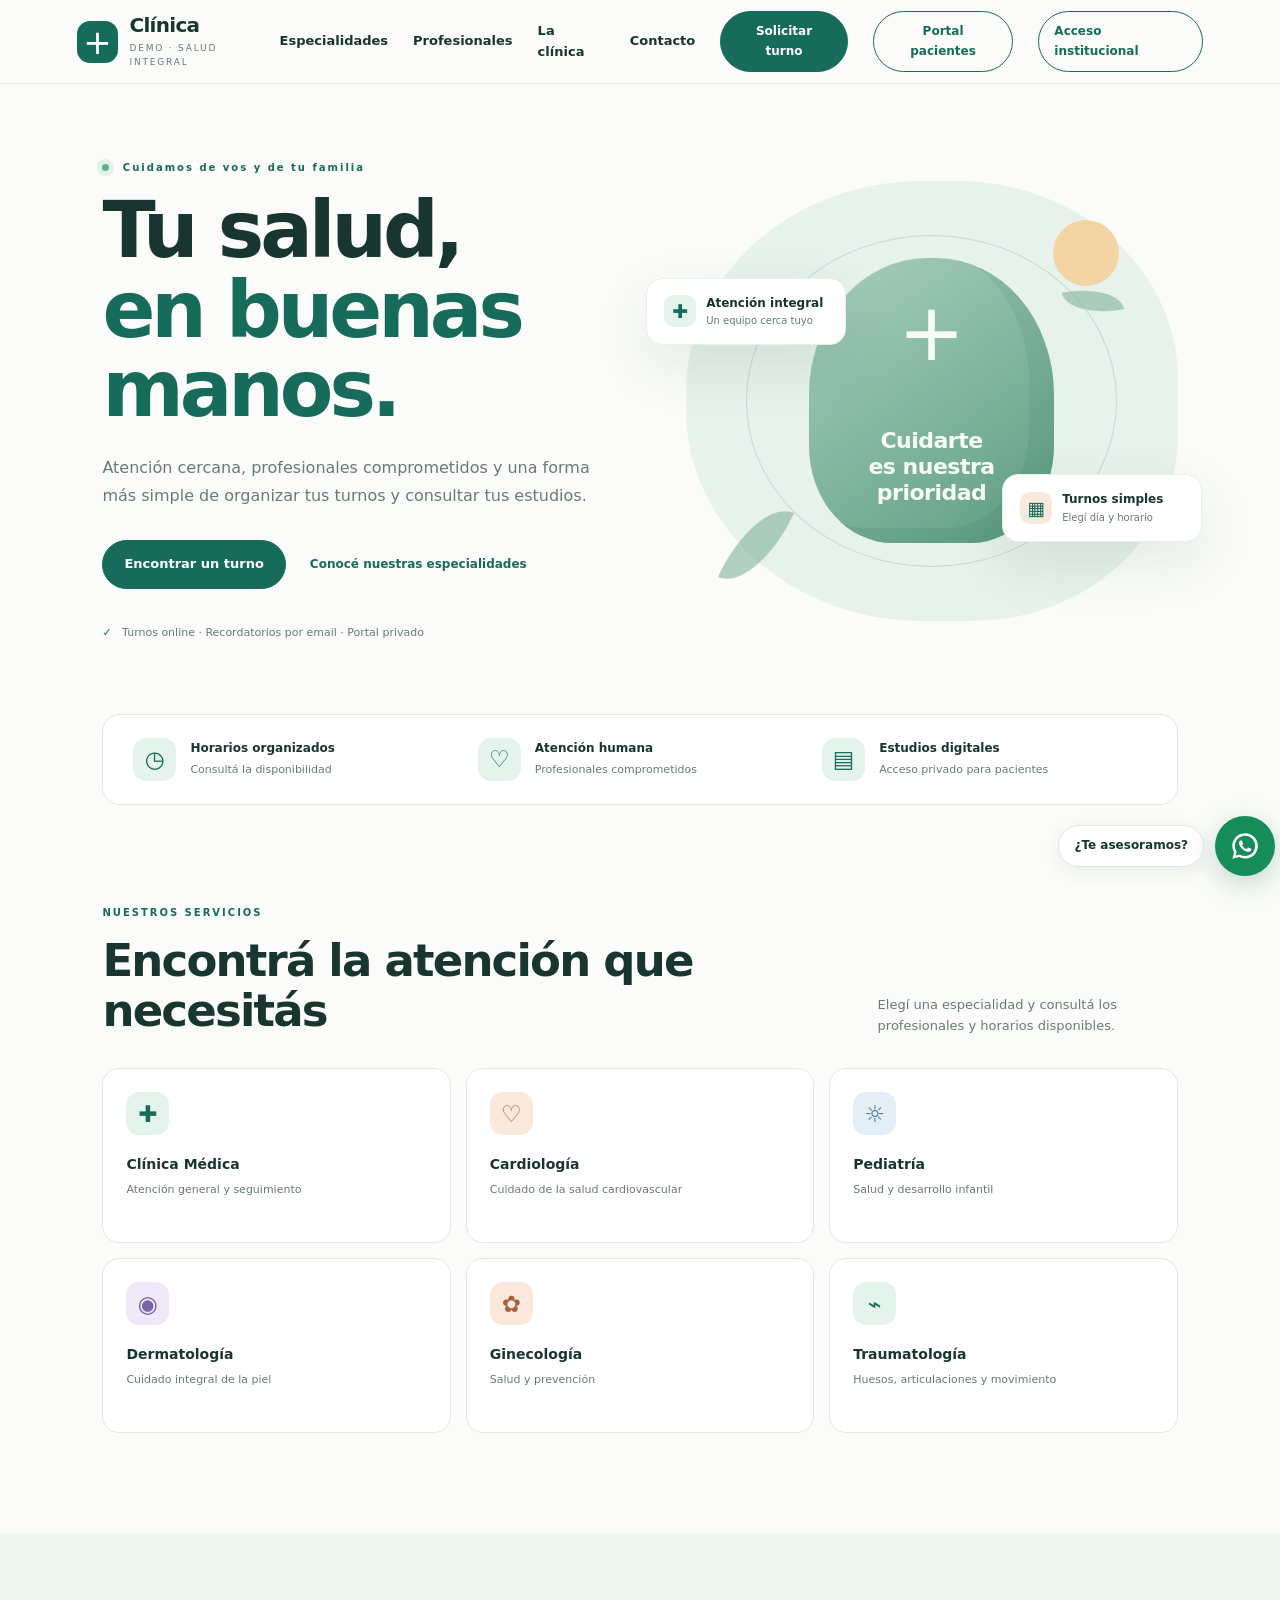
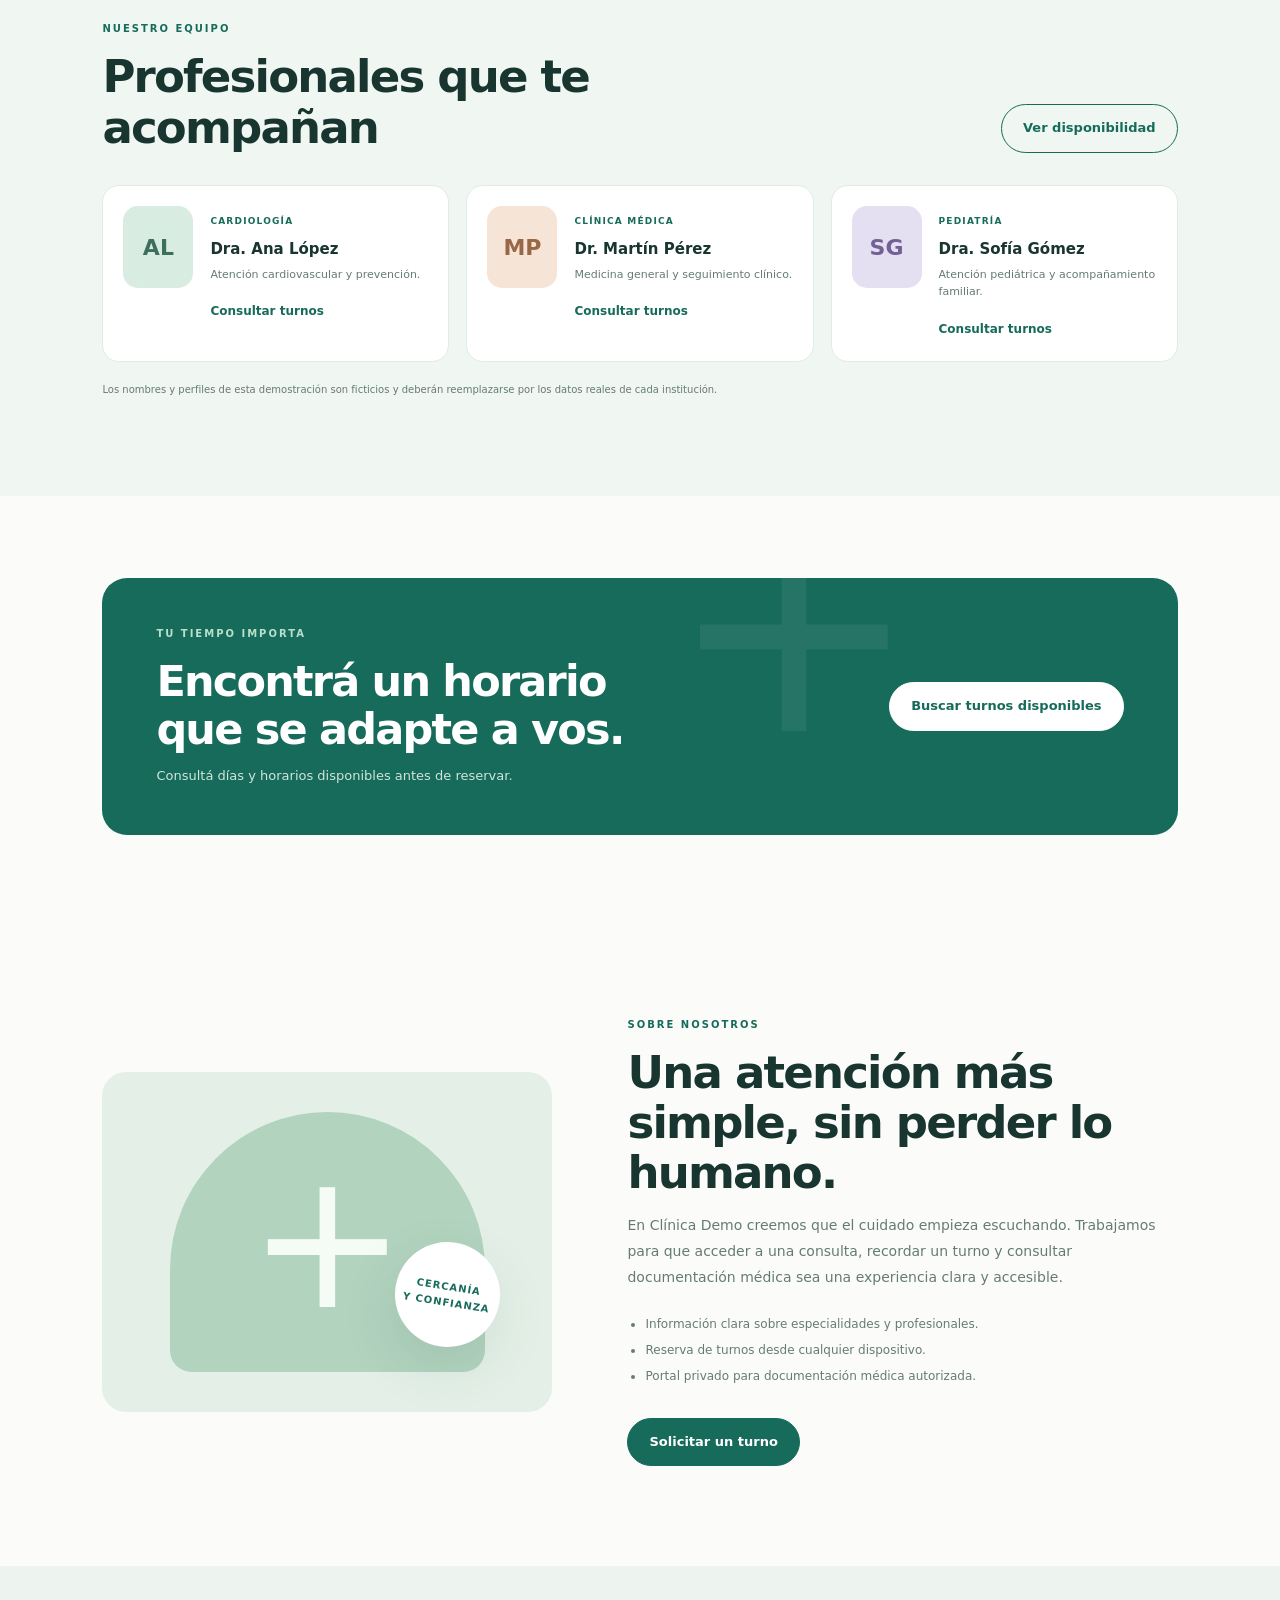
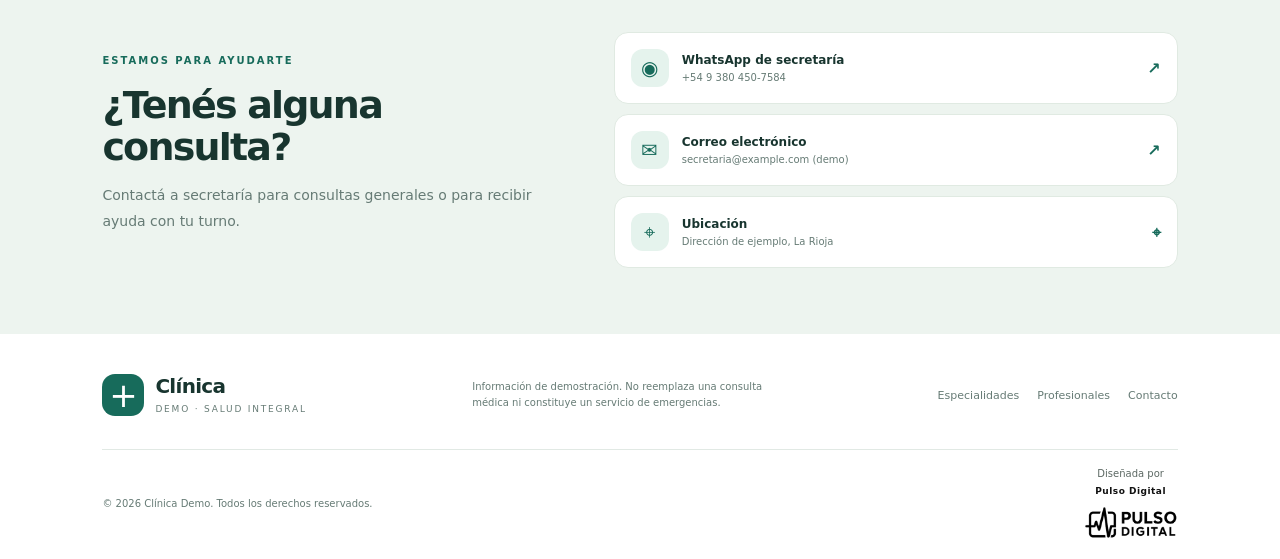
==== index.html @ 8636c19c "Nuevo panel" ====
<!doctype html>
<html lang="es-AR">
<head>
  <meta charset="utf-8">
  <meta name="viewport" content="width=device-width, initial-scale=1">
  <meta name="theme-color" content="#176b5b">
  <meta name="description" content="Clínica Demo: especialidades, profesionales y turnos online.">
  <title>Clínica Demo | Atención y turnos online</title>
  <link rel="icon" href="assets/favicon.svg" type="image/svg+xml">
  <link rel="manifest" href="manifest.webmanifest">
  <link rel="stylesheet" href="css/styles.css">
</head>
<body>
  <header class="site-header">
    <a class="brand" href="#inicio" aria-label="Clínica Demo, inicio">
      <span class="brand-mark">+</span><span><strong>Clínica</strong><small>DEMO · SALUD INTEGRAL</small></span>
    </a>
    <button class="nav-toggle" id="navToggle" aria-label="Abrir menú" aria-expanded="false">☰</button>
    <nav id="mainNav">
      <a href="#especialidades" data-view-link="especialidades">Especialidades</a><a href="#profesionales" data-view-link="profesionales">Profesionales</a>
      <a href="#nosotros" data-view-link="clinica">La clínica</a><a href="#contacto">Contacto</a>
      <button class="btn btn-small" data-open-booking>Solicitar turno</button>
      <button class="btn btn-outline btn-small" id="openPortal">Portal pacientes</button>
      <a class="btn btn-outline btn-small" href="paneles.html">Acceso institucional</a>
    </nav>
  </header>

  <main>
    <section class="hero" id="inicio">
      <div class="hero-copy">
        <span class="eyebrow"><span class="pulse-dot"></span> Cuidamos de vos y de tu familia</span>
        <h1>Tu salud,<br><em>en buenas manos.</em></h1>
        <p>Atención cercana, profesionales comprometidos y una forma más simple de organizar tus turnos y consultar tus estudios.</p>
        <div class="hero-actions"><button class="btn" data-open-booking>Encontrar un turno</button><button class="text-link" data-view-link="especialidades">Conocé nuestras especialidades</button></div>
        <div class="hero-note"><span class="check">✓</span> Turnos online · Recordatorios por email · Portal privado</div>
      </div>
      <div class="hero-art" aria-label="Ilustración decorativa de salud">
        <div class="sun"></div><div class="art-card card-one"><span class="mini-icon">✚</span><strong>Atención integral</strong><small>Un equipo cerca tuyo</small></div>
        <div class="art-card card-two"><span class="calendar-icon">▦</span><strong>Turnos simples</strong><small>Elegí día y horario</small></div>
        <div class="art-circle"><div class="cross">+</div><div class="art-caption">Cuidarte<br>es nuestra<br>prioridad</div></div>
        <div class="leaf leaf-a"></div><div class="leaf leaf-b"></div>
      </div>
    </section>

    <section class="quick-info">
      <div><span class="info-icon">◷</span><span><strong>Horarios organizados</strong><small>Consultá la disponibilidad</small></span></div>
      <div><span class="info-icon">♡</span><span><strong>Atención humana</strong><small>Profesionales comprometidos</small></span></div>
      <div><span class="info-icon">▤</span><span><strong>Estudios digitales</strong><small>Acceso privado para pacientes</small></span></div>
    </section>

    <section class="section" id="especialidades">
      <div class="section-heading"><div><span class="eyebrow">NUESTROS SERVICIOS</span><h2>Encontrá la atención que necesitás</h2></div><p>Elegí una especialidad y consultá los profesionales y horarios disponibles.</p></div>
      <div class="specialty-grid">
        <button class="specialty" data-specialty="Clínica Médica"><span class="specialty-icon mint">✚</span><strong>Clínica Médica</strong><small>Atención general y seguimiento</small></button>
        <button class="specialty" data-specialty="Cardiología"><span class="specialty-icon peach">♡</span><strong>Cardiología</strong><small>Cuidado de la salud cardiovascular</small></button>
        <button class="specialty" data-specialty="Pediatría"><span class="specialty-icon blue">☼</span><strong>Pediatría</strong><small>Salud y desarrollo infantil</small></button>
        <button class="specialty" data-specialty="Dermatología"><span class="specialty-icon lavender">◉</span><strong>Dermatología</strong><small>Cuidado integral de la piel</small></button>
        <button class="specialty" data-specialty="Ginecología"><span class="specialty-icon peach">✿</span><strong>Ginecología</strong><small>Salud y prevención</small></button>
        <button class="specialty" data-specialty="Traumatología"><span class="specialty-icon mint">⌁</span><strong>Traumatología</strong><small>Huesos, articulaciones y movimiento</small></button>
      </div>
    </section>

    <section class="doctors-section" id="profesionales">
      <div class="section-heading"><div><span class="eyebrow">NUESTRO EQUIPO</span><h2>Profesionales que te acompañan</h2></div><button class="btn btn-outline" data-open-booking>Ver disponibilidad</button></div>
      <div class="doctor-grid">
        <article class="doctor"><div class="doctor-avatar avatar-a">AL</div><div class="doctor-info"><span class="doctor-specialty">CARDIOLOGÍA</span><h3>Dra. Ana López</h3><p>Atención cardiovascular y prevención.</p><button class="text-link" data-doctor="Dra. Ana López">Consultar turnos</button></div></article>
        <article class="doctor"><div class="doctor-avatar avatar-b">MP</div><div class="doctor-info"><span class="doctor-specialty">CLÍNICA MÉDICA</span><h3>Dr. Martín Pérez</h3><p>Medicina general y seguimiento clínico.</p><button class="text-link" data-doctor="Dr. Martín Pérez">Consultar turnos</button></div></article>
        <article class="doctor"><div class="doctor-avatar avatar-c">SG</div><div class="doctor-info"><span class="doctor-specialty">PEDIATRÍA</span><h3>Dra. Sofía Gómez</h3><p>Atención pediátrica y acompañamiento familiar.</p><button class="text-link" data-doctor="Dra. Sofía Gómez">Consultar turnos</button></div></article>
      </div>
      <p class="demo-note">Los nombres y perfiles de esta demostración son ficticios y deberán reemplazarse por los datos reales de cada institución.</p>
    </section>

    <section class="booking-banner">
      <div><span class="eyebrow">TU TIEMPO IMPORTA</span><h2>Encontrá un horario<br>que se adapte a vos.</h2><p>Consultá días y horarios disponibles antes de reservar.</p></div>
      <button class="btn btn-light" data-open-booking>Buscar turnos disponibles</button>
      <div class="banner-shape">+</div>
    </section>

    <section class="section about" id="nosotros">
      <div class="about-visual"><div class="about-square"><span class="big-plus">+</span><span class="about-stamp">CERCANÍA<br>Y CONFIANZA</span></div></div>
      <div class="about-copy"><span class="eyebrow">SOBRE NOSOTROS</span><h2>Una atención más simple, sin perder lo humano.</h2><p>En Clínica Demo creemos que el cuidado empieza escuchando. Trabajamos para que acceder a una consulta, recordar un turno y consultar documentación médica sea una experiencia clara y accesible.</p><ul><li>Información clara sobre especialidades y profesionales.</li><li>Reserva de turnos desde cualquier dispositivo.</li><li>Portal privado para documentación médica autorizada.</li></ul><button class="btn" data-open-booking>Solicitar un turno</button></div>
    </section>

    <section class="contact-section" id="contacto">
      <div><span class="eyebrow">ESTAMOS PARA AYUDARTE</span><h2>¿Tenés alguna consulta?</h2><p>Contactá a secretaría para consultas generales o para recibir ayuda con tu turno.</p></div>
      <div class="contact-cards"><a class="contact-card" id="whatsappLink" href="#" target="_blank" rel="noopener"><span class="contact-icon">◉</span><span><strong>WhatsApp de secretaría</strong><small>+54 9 380 450-7584</small></span><b>↗</b></a><a class="contact-card" href="mailto:secretaria@example.com"><span class="contact-icon">✉</span><span><strong>Correo electrónico</strong><small>secretaria@example.com (demo)</small></span><b>↗</b></a><div class="contact-card"><span class="contact-icon">⌖</span><span><strong>Ubicación</strong><small>Dirección de ejemplo, La Rioja</small></span><b>⌖</b></div></div>
    </section>
  </main>

  <footer class="site-footer">
    <div class="footer-main"><a class="brand footer-brand" href="#inicio"><span class="brand-mark">+</span><span><strong>Clínica</strong><small>DEMO · SALUD INTEGRAL</small></span></a><p>Información de demostración. No reemplaza una consulta médica ni constituye un servicio de emergencias.</p><div class="footer-links"><a href="#especialidades" data-view-link="especialidades">Especialidades</a><a href="#profesionales" data-view-link="profesionales">Profesionales</a><a href="#contacto">Contacto</a></div></div>
    <div class="footer-bottom"><span>© <span id="year"></span> Clínica Demo. Todos los derechos reservados.</span><div class="credit"><span>Diseñada por</span><strong>Pulso Digital</strong><img src="assets/pulsodigital-logo.png" alt="Logo de Pulso Digital"></div></div>
  </footer>


  <section id="internalView" class="internal-view" aria-hidden="true" inert>
    <div class="internal-view-top"><button type="button" class="back-link" id="viewBack">← Volver al inicio</button><span class="internal-kicker">CLÍNICA DEMO</span></div>
    <div class="internal-view-content" id="internalViewContent"></div>
  </section>
  <div class="whatsapp-widget" id="whatsappWidget">
    <div class="whatsapp-teaser" id="whatsappTeaser">¿Te asesoramos?</div>
    <button class="whatsapp-fab" id="whatsappFab" aria-label="Abrir asesoramiento por WhatsApp" aria-expanded="false">
      <svg viewBox="0 0 32 32" aria-hidden="true"><path d="M16.05 3.2A12.7 12.7 0 0 0 5.1 22.3L3.4 28.7l6.6-1.7A12.7 12.7 0 1 0 16.05 3.2Zm0 22.9a10.2 10.2 0 0 1-5.2-1.42l-.38-.23-3.92 1.03 1.05-3.82-.25-.4a10.15 10.15 0 1 1 8.7 4.84Zm5.57-7.6c-.3-.15-1.8-.89-2.08-.99-.28-.1-.48-.15-.68.15-.2.3-.78.99-.96 1.19-.18.2-.35.22-.65.07-.3-.15-1.27-.47-2.42-1.5-.9-.8-1.5-1.8-1.67-2.1-.17-.3-.02-.46.13-.61.13-.13.3-.35.45-.52.15-.17.2-.3.3-.5.1-.2.05-.38-.03-.53-.07-.15-.68-1.64-.93-2.25-.24-.59-.49-.51-.68-.52h-.58c-.2 0-.53.08-.8.38-.28.3-1.06 1.03-1.06 2.52s1.09 2.92 1.24 3.12c.15.2 2.14 3.27 5.18 4.58.72.31 1.28.5 1.72.64.72.23 1.38.2 1.9.12.58-.09 1.8-.74 2.05-1.45.25-.72.25-1.34.18-1.47-.08-.13-.28-.2-.58-.35Z" fill="currentColor"/></svg>
    </button>
    <div class="whatsapp-chat" id="whatsappChat" hidden>
      <div class="chat-head"><span class="chat-logo">+</span><span><strong>¿Te asesoramos?</strong><small>Clínica Demo · Secretaría</small></span><button id="closeWhatsapp" aria-label="Cerrar chat">×</button></div>
      <div class="chat-body">
        <div class="chat-messages" id="chatMessages" aria-live="polite">
          <div class="chat-bubble bot-message">¡Hola! 👋 Soy el asistente virtual de la clínica. ¿En qué podemos ayudarte?</div>
        </div>
        <button type="button" class="chat-reset-home" id="chatResetHome" hidden>← Volver al inicio</button>
        <div class="chat-quick-title" id="chatQuickTitle">Elegí una opción:</div>
        <div class="chat-quick-options" id="chatQuickOptions">
          <button type="button" class="chat-quick" data-bot-action="appointment">📅 Consultar mi turno</button>
          <button type="button" class="chat-quick" data-bot-action="specialties">🩺 Especialidades y profesionales</button>
          <button type="button" class="chat-quick" data-bot-action="hours">🕒 Horarios y ubicación</button>
          <button type="button" class="chat-quick" data-bot-action="preparation">📋 Preparación para una consulta</button>
          <button type="button" class="chat-quick chat-quick-human" id="humanWhatsapp">👤 Hablar con una persona</button>
        </div>
        <form class="chat-input-row" id="chatInputForm">
          <input id="chatInput" maxlength="120" autocomplete="off" placeholder="Escribí tu respuesta..." aria-label="Escribí tu respuesta">
          <button class="btn chat-send" type="submit" aria-label="Enviar mensaje">Enviar</button>
        </form>
        <p class="chat-disclaimer" id="whatsappStatus">Asistente demostrativo: la agenda y los datos de ejemplo no son reales.</p>
      </div>
    </div>
  </div>

  <dialog id="bookingDialog" class="modal">
    <form id="bookingForm" method="dialog">
      <div class="modal-heading"><div><span class="eyebrow">RESERVA ONLINE</span><h2>Solicitá tu turno</h2></div><button type="button" class="close-modal" data-close="bookingDialog" aria-label="Cerrar">×</button></div>
      <div class="steps"><span class="step active">1. Especialidad y horario</span><span class="step">2. Tus datos</span></div>
      <div class="form-grid">
        <label class="full">Especialidad<select id="specialtySelect" required><option value="">Seleccionar especialidad</option><option>Clínica Médica</option><option>Cardiología</option><option>Pediatría</option><option>Dermatología</option><option>Ginecología</option><option>Traumatología</option></select></label>
        <label class="full">Profesional<select id="doctorSelect"><option value="">Cualquier profesional</option><option>Dra. Ana López</option><option>Dr. Martín Pérez</option><option>Dra. Sofía Gómez</option></select></label>
        <label>Fecha disponible<input type="date" id="appointmentDate" required></label>
        <label>Horario disponible<select id="timeSelect" required><option value="">Elegí primero la fecha</option></select></label>
        <p class="availability-note full" id="availabilityNote">Seleccioná especialidad y fecha para consultar los horarios de demostración.</p>
        <div class="full" id="demandNote" hidden></div>
        <div class="full form-separator"><span>Datos del paciente</span></div>
        <label>Nombres<input id="firstNames" autocomplete="given-name" required maxlength="100" placeholder="Tus nombres"></label>
        <label>Apellidos<input id="lastNames" autocomplete="family-name" required maxlength="100" placeholder="Tus apellidos"></label>
        <label>DNI<input id="dni" inputmode="numeric" pattern="[0-9]{7,9}" required placeholder="Solo números"></label>
        <label>Sexo<select id="sex" required><option value="">Seleccionar</option><option>Femenino</option><option>Masculino</option><option>Otro</option><option>Prefiero no indicarlo</option></select></label>
        <label>Celular<input id="phone" type="tel" autocomplete="tel" required placeholder="Código de área y número"></label>
        <label>Email<input id="email" type="email" autocomplete="email" required placeholder="nombre@correo.com"></label>
        <label class="full check-label"><input type="checkbox" id="consent" required> Confirmo que los datos son correctos y acepto el tratamiento de datos necesario para gestionar el turno.</label>
      </div>
      <div class="privacy-note"><strong>Tu privacidad importa.</strong> Esta agenda puede funcionar en modo demostración. No ingreses datos reales hasta que la clínica habilite y asegure el servicio.</div>
      <div class="modal-actions"><button type="button" class="btn btn-outline" data-close="bookingDialog">Cancelar</button><button type="submit" class="btn">Solicitar turno</button></div>
      <div id="bookingResult" class="result-message" role="status" hidden></div>
    </form>
  </dialog>

  <dialog id="portalDialog" class="modal portal-modal">
    <form method="dialog" id="portalForm">
      <div class="modal-heading"><div><span class="eyebrow">ÁREA PRIVADA</span><h2>Portal de pacientes</h2></div><button type="button" class="close-modal" data-close="portalDialog" aria-label="Cerrar">×</button></div>
      <p>Ingresá con tu DNI como usuario y la contraseña que creaste al activar tu cuenta.</p>
      <label>DNI / Usuario<input inputmode="numeric" autocomplete="username" required placeholder="Tu DNI"></label>
      <label>Contraseña<input type="password" autocomplete="current-password" required placeholder="Tu contraseña"></label>
      <button type="submit" class="btn full-width">Ingresar al portal</button>
      <p class="small-muted">Portal demostrativo: usá el DNI ficticio 30123456. No ingreses datos reales. En producción se implementará autenticación segura.</p>
      <div id="portalResult" class="result-message" role="status" hidden></div>
    </form>
  </dialog>

  <script src="js/config.js"></script>
  <script src="js/app.js"></script>
</body>
</html>
---- css/styles.css ----
:root{--ink:#18352f;--muted:#667b75;--green:#176b5b;--green-dark:#105346;--mint:#e5f3ed;--paper:#fbfcf9;--line:#e1e9e4;--peach:#fae8dc;--blue:#e4eef7;--lavender:#eee8f8;--shadow:0 20px 55px rgba(23,67,56,.10);font-family:Inter,ui-sans-serif,system-ui,-apple-system,"Segoe UI",sans-serif;color:var(--ink);scroll-behavior:smooth}*{box-sizing:border-box}body{margin:0;background:var(--paper);line-height:1.6}a{color:inherit;text-decoration:none}button,input,select,textarea{font:inherit}button{cursor:pointer}.site-header{height:84px;padding:0 clamp(20px,6vw,88px);display:flex;align-items:center;justify-content:space-between;background:rgba(251,252,249,.94);border-bottom:1px solid rgba(225,233,228,.8);position:sticky;top:0;z-index:20;backdrop-filter:blur(12px)}.brand{display:flex;gap:11px;align-items:center}.brand-mark{display:grid;place-items:center;width:42px;height:42px;border-radius:13px;background:var(--green);color:white;font-size:34px;font-weight:300;line-height:1}.brand strong{display:block;font-size:20px;letter-spacing:-.7px;line-height:1.1}.brand small{display:block;font-size:9px;letter-spacing:1.8px;color:var(--muted);margin-top:5px}nav{display:flex;align-items:center;gap:25px;font-size:13px;font-weight:650}nav a:hover,.text-link:hover{color:var(--green)}.btn{border:1px solid var(--green);background:var(--green);color:white;border-radius:999px;padding:13px 21px;font-weight:700;font-size:13px;display:inline-flex;align-items:center;justify-content:center;gap:18px;transition:.2s}.btn:hover{background:var(--green-dark);transform:translateY(-1px)}.btn-small{padding:10px 15px;font-size:12px}.btn-outline{background:transparent;color:var(--green)}.btn-outline:hover{background:var(--mint);color:var(--green-dark)}.btn-light{background:white;color:var(--green);border-color:white}.btn-light:hover{background:var(--mint)}.nav-toggle{display:none;border:0;background:none;font-size:25px;color:var(--ink)}.hero{padding:76px clamp(20px,8vw,120px) 72px;display:grid;grid-template-columns:1.04fr .96fr;align-items:center;gap:50px;overflow:hidden}.hero-copy{max-width:620px}.eyebrow{font-size:10px;letter-spacing:2px;color:var(--green);font-weight:800;display:block;margin-bottom:15px}.pulse-dot{display:inline-block;width:7px;height:7px;border-radius:50%;background:#61ae8b;margin-right:8px;box-shadow:0 0 0 5px #e1f1e8}.hero h1{font-size:clamp(46px,6.4vw,78px);letter-spacing:-4px;line-height:1.02;margin:0 0 24px;font-weight:750}.hero h1 em{font-style:normal;color:var(--green)}.hero-copy>p{max-width:520px;color:var(--muted);font-size:16px;line-height:1.8}.hero-actions{display:flex;align-items:center;gap:24px;margin-top:29px;flex-wrap:wrap}.text-link{border:0;background:none;color:var(--green);font-weight:750;font-size:12px;padding:0}.hero-note{font-size:11px;color:var(--muted);margin-top:35px}.check{color:var(--green);font-weight:900;margin-right:7px}.hero-art{height:440px;position:relative;border-radius:48% 45% 42% 48%;background:#e6f2eb;display:grid;place-items:center;isolation:isolate}.hero-art:before{content:"";position:absolute;width:75%;height:75%;border:1px solid rgba(23,107,91,.18);border-radius:50%;z-index:-1}.sun{position:absolute;right:12%;top:9%;width:66px;height:66px;border-radius:50%;background:#f3d5a5}.art-circle{width:245px;height:285px;border-radius:48% 48% 34% 34%;background:linear-gradient(145deg,#a9d0bd,#5d9d82);display:flex;align-items:center;justify-content:center;position:relative;box-shadow:inset -25px -15px 0 rgba(26,89,66,.09)}.cross{position:absolute;top:35px;left:50%;transform:translateX(-50%);font-size:80px;font-weight:200;color:#f8fcf8;line-height:1}.art-caption{position:absolute;bottom:37px;left:0;right:0;text-align:center;font-size:22px;line-height:1.18;font-weight:750;color:#f8fcf8;letter-spacing:-.5px}.art-card{position:absolute;z-index:2;background:white;border:1px solid #e9f0eb;box-shadow:var(--shadow);border-radius:16px;padding:15px 17px;display:grid;grid-template-columns:32px auto;column-gap:10px;align-items:center;min-width:200px}.art-card strong{font-size:12px}.art-card small{grid-column:2;color:var(--muted);font-size:10px}.mini-icon,.calendar-icon{grid-row:span 2;width:32px;height:32px;border-radius:10px;display:grid;place-items:center;color:var(--green);background:var(--mint);font-size:19px}.calendar-icon{background:var(--peach)}.card-one{left:-8%;top:22%}.card-two{right:-5%;bottom:18%}.leaf{position:absolute;width:42px;height:90px;border-radius:100% 0 100% 0;background:#8db9a0;opacity:.65;transform:rotate(25deg)}.leaf-a{left:10%;bottom:7%}.leaf-b{right:13%;top:17%;transform:rotate(80deg) scale(.65)}.quick-info{margin:0 clamp(20px,8vw,120px);border:1px solid var(--line);background:white;border-radius:18px;display:grid;grid-template-columns:repeat(3,1fr);padding:23px 30px;gap:20px}.quick-info>div{display:flex;align-items:center;gap:14px}.quick-info strong,.quick-info small{display:block}.quick-info strong{font-size:12px}.quick-info small{font-size:11px;color:var(--muted);margin-top:3px}.info-icon{width:43px;height:43px;display:grid;place-items:center;background:var(--mint);color:var(--green);border-radius:13px;font-size:23px}.section{padding:100px clamp(20px,8vw,120px)}.section-heading{display:flex;align-items:end;justify-content:space-between;gap:25px;margin-bottom:32px}.section-heading h2,.about h2,.contact-section h2,.booking-banner h2{font-size:clamp(30px,4vw,45px);line-height:1.12;letter-spacing:-1.8px;margin:0;max-width:630px}.section-heading>p{max-width:300px;color:var(--muted);font-size:13px;margin:0}.specialty-grid{display:grid;grid-template-columns:repeat(3,1fr);gap:15px}.specialty{position:relative;text-align:left;background:white;border:1px solid var(--line);border-radius:17px;padding:23px;display:flex;flex-direction:column;align-items:flex-start;min-height:175px;transition:.2s;color:var(--ink)}.specialty:hover{border-color:#9fc7b5;transform:translateY(-3px);box-shadow:var(--shadow)}.specialty-icon{width:43px;height:43px;border-radius:13px;display:grid;place-items:center;font-size:23px;margin-bottom:18px}.mint{background:var(--mint);color:var(--green)}.peach{background:var(--peach);color:#a7613d}.blue{background:var(--blue);color:#4b7294}.lavender{background:var(--lavender);color:#7764a3}.specialty strong{font-size:14px}.specialty small{font-size:11px;color:var(--muted);margin-top:5px}.arrow{position:absolute;right:21px;top:24px;color:var(--green)}.doctors-section{background:#f0f6f1;padding:88px clamp(20px,8vw,120px)}.doctor-grid{display:grid;grid-template-columns:repeat(3,1fr);gap:17px}.doctor{display:flex;gap:17px;background:white;border:1px solid #e1ebe3;border-radius:17px;padding:20px;align-items:flex-start}.doctor-avatar{flex:0 0 70px;height:82px;border-radius:15px;display:grid;place-items:center;font-size:22px;font-weight:800;color:#3c6f5d}.avatar-a{background:#d9ece1}.avatar-b{background:#f6e4d6;color:#986746}.avatar-c{background:#e5e0f1;color:#716194}.doctor-specialty{font-size:9px;letter-spacing:1.2px;color:var(--green);font-weight:800}.doctor h3{font-size:15px;margin:5px 0}.doctor p{font-size:11px;color:var(--muted);margin:0 0 14px}.demo-note{font-size:10px;color:var(--muted);margin-top:20px}.booking-banner{margin:82px clamp(20px,8vw,120px);background:var(--green);color:white;border-radius:25px;padding:48px 54px;display:flex;align-items:center;justify-content:space-between;gap:30px;position:relative;overflow:hidden}.booking-banner .eyebrow{color:#b9dfca}.booking-banner p{color:#d1e5db;font-size:13px;margin-bottom:0}.booking-banner h2{font-size:clamp(30px,4vw,43px)}.booking-banner .btn{z-index:1;white-space:nowrap}.banner-shape{position:absolute;right:24%;top:-100px;font-size:300px;font-weight:100;color:rgba(255,255,255,.06);line-height:1}.about{display:grid;grid-template-columns:.9fr 1.1fr;gap:75px;align-items:center}.about-visual{min-height:340px;background:#e4f0e7;border-radius:24px;display:grid;place-items:center;position:relative;overflow:hidden}.about-square{width:70%;height:260px;border-radius:160px 160px 22px 22px;background:#b2d3be;display:grid;place-items:center;position:relative}.big-plus{font-size:190px;font-weight:100;color:#f5fbf5;line-height:1}.about-stamp{position:absolute;right:-15px;bottom:25px;background:white;border-radius:50%;width:105px;height:105px;display:grid;place-items:center;text-align:center;font-size:10px;letter-spacing:1px;font-weight:800;color:var(--green);transform:rotate(9deg);box-shadow:var(--shadow)}.about-copy p,.contact-section p{color:var(--muted);font-size:14px;line-height:1.85}.about-copy ul{padding-left:18px;color:var(--muted);font-size:12px;line-height:2.2;margin:20px 0 28px}.contact-section{padding:66px clamp(20px,8vw,120px);background:#edf4ef;display:grid;grid-template-columns:.9fr 1.1fr;gap:50px;align-items:center}.contact-section h2{font-size:38px}.contact-cards{display:grid;gap:10px}.contact-card{display:flex;align-items:center;gap:13px;padding:16px;background:white;border:1px solid #e0eae2;border-radius:14px}.contact-card strong,.contact-card small{display:block}.contact-card strong{font-size:12px}.contact-card small{font-size:10px;color:var(--muted)}.contact-card b{margin-left:auto;color:var(--green)}.contact-icon{width:38px;height:38px;display:grid;place-items:center;background:var(--mint);color:var(--green);border-radius:12px;font-size:20px}.site-footer{padding:35px clamp(20px,8vw,120px) 20px;background:#fff}.footer-main{display:flex;align-items:center;justify-content:space-between;gap:30px;padding-bottom:28px;border-bottom:1px solid var(--line)}.footer-main>p{font-size:10px;color:var(--muted);max-width:300px}.footer-links{display:flex;gap:18px;font-size:11px;color:var(--muted)}.footer-bottom{display:flex;align-items:center;justify-content:space-between;gap:20px;padding-top:18px;color:var(--muted);font-size:10px}.credit{display:flex;align-items:center;gap:8px;flex-direction:column;line-height:1.1;color:#5c6863}.credit img{width:94px;height:34px;object-fit:contain;filter:none;display:block}.credit strong{font-size:9px;letter-spacing:.5px;color:#111}.modal{width:min(760px,calc(100% - 26px));max-height:92vh;overflow:auto;border:0;border-radius:22px;padding:30px;background:white;color:var(--ink);box-shadow:0 25px 100px #102f2750}.modal::backdrop{background:#102b24a6;backdrop-filter:blur(4px)}.modal-heading{display:flex;align-items:flex-start;justify-content:space-between;gap:20px}.modal-heading h2{font-size:29px;letter-spacing:-1px;margin:0 0 18px}.close-modal{border:0;background:var(--mint);border-radius:50%;width:36px;height:36px;font-size:24px;color:var(--green)}.steps{display:flex;gap:10px;border-bottom:1px solid var(--line);padding-bottom:16px;margin-bottom:18px}.step{font-size:10px;font-weight:700;color:#8b9a93}.step.active{color:var(--green)}.form-grid{display:grid;grid-template-columns:1fr 1fr;gap:14px}.form-grid label,.portal-modal label{display:flex;flex-direction:column;gap:6px;font-size:11px;font-weight:750}.form-grid input,.form-grid select,.portal-modal input{width:100%;min-width:0;border:1px solid #d8e3dc;background:#fcfdfb;border-radius:10px;padding:11px 12px;font-size:12px;color:var(--ink);outline:none}.form-grid input:focus,.form-grid select:focus,.portal-modal input:focus{border-color:var(--green);box-shadow:0 0 0 3px #176b5b18}.full{grid-column:1/-1}.availability-note{background:#f0f6f1;border-radius:10px;padding:11px 13px;color:var(--muted);font-size:11px;margin:0}.demand-alert{padding:11px 13px;border:1px solid #eed6a3;background:#fff7e5;color:#7d5a15;border-radius:10px;font-size:11px}.form-separator{display:flex;align-items:center;gap:12px;color:var(--green);font-weight:800;font-size:11px;margin-top:3px}.form-separator:after{content:"";height:1px;background:var(--line);flex:1}.check-label{display:flex!important;flex-direction:row!important;align-items:flex-start;font-weight:500!important;color:var(--muted);line-height:1.5}.check-label input{width:auto;margin-top:3px}.privacy-note{margin-top:16px;background:#f6f8f5;padding:12px;border-radius:10px;font-size:10px;color:var(--muted)}.privacy-note strong{color:var(--ink)}.modal-actions{display:flex;justify-content:flex-end;gap:10px;margin-top:20px}.result-message{padding:13px;border-radius:10px;background:#e6f4ec;color:#185a42;font-size:12px;margin-top:15px}.portal-modal{width:min(440px,calc(100% - 26px))}.portal-modal form>p{font-size:12px;color:var(--muted)}.portal-modal label{margin:13px 0}.full-width{width:100%;margin-top:10px}.small-muted{font-size:10px!important;line-height:1.7}.hidden,[hidden]{display:none!important}
@media(max-width:980px){nav{gap:13px;font-size:11px}.hero{padding-top:55px;gap:20px}.hero-art{height:370px}.art-circle{transform:scale(.85)}.card-one{left:-4%}.card-two{right:-4%}.doctor-grid{grid-template-columns:1fr}.doctor{max-width:none}.about{gap:35px}.booking-banner{padding:40px}.contact-section{gap:25px}}
@media(max-width:720px){.site-header{height:72px}.nav-toggle{display:block}nav{display:none;position:absolute;top:71px;left:0;right:0;padding:18px 22px 24px;background:white;border-bottom:1px solid var(--line);box-shadow:var(--shadow);flex-direction:column;align-items:stretch;gap:17px}nav.open{display:flex}nav .btn{width:100%}.hero{grid-template-columns:1fr;padding-top:47px;padding-bottom:42px}.hero h1{letter-spacing:-2.5px}.hero-copy>p{font-size:14px}.hero-art{height:330px;max-width:470px;width:100%;margin:10px auto 0}.art-circle{transform:scale(.72)}.art-card{min-width:165px;padding:11px}.card-one{left:0}.card-two{right:0}.quick-info{grid-template-columns:1fr;margin:0 20px;padding:20px;gap:16px}.section{padding-top:68px;padding-bottom:68px}.section-heading{align-items:flex-start;flex-direction:column}.section-heading>p{max-width:450px}.specialty-grid{grid-template-columns:1fr 1fr;gap:10px}.specialty{padding:16px;min-height:165px}.specialty small{font-size:10px}.doctors-section{padding:65px 20px}.doctor{padding:15px}.booking-banner{margin:55px 20px;padding:30px 25px;align-items:flex-start;flex-direction:column}.about{grid-template-columns:1fr;gap:32px}.about-visual{min-height:270px}.about-square{height:210px}.big-plus{font-size:150px}.contact-section{grid-template-columns:1fr;padding-top:55px;padding-bottom:55px}.footer-main{align-items:flex-start;flex-direction:column;gap:16px}.footer-main>p{margin:0}.footer-bottom{align-items:flex-start;flex-direction:column}.credit{align-items:flex-start;flex-direction:row;gap:8px}.credit img{width:88px;height:31px}.form-grid{grid-template-columns:1fr}.form-grid .full{grid-column:auto}.modal{padding:22px 18px}.modal-heading h2{font-size:25px}.modal-actions{flex-direction:column-reverse}.modal-actions .btn{width:100%}}
@media(max-width:390px){.specialty-grid{grid-template-columns:1fr}.hero-actions{align-items:flex-start;flex-direction:column;gap:15px}.hero-art{height:285px}.art-card{transform:scale(.85)}.card-one{transform-origin:left center}.card-two{transform-origin:right center}}

/* Navegación interna: vistas a pantalla completa sin salir de la web */
nav a[data-view-link]{cursor:pointer}
.specialty:hover{transform:none;box-shadow:none;border-color:#9fc7b5}
.specialty .arrow{display:none}
.internal-view{position:fixed;inset:84px 0 0;z-index:18;background:var(--paper);overflow:auto;opacity:0;visibility:hidden;transform:translateY(8px);transition:opacity .22s ease,transform .22s ease,visibility .22s;}
.internal-view.is-open{opacity:1;visibility:visible;transform:translateY(0)}
.internal-view-top{display:flex;align-items:center;justify-content:space-between;padding:20px clamp(20px,8vw,120px);border-bottom:1px solid var(--line);background:rgba(251,252,249,.96);position:sticky;top:0;z-index:2}
.back-link{border:0;background:none;color:var(--green);font-size:12px;font-weight:750;padding:8px 0}
.internal-kicker{font-size:9px;letter-spacing:2px;color:var(--muted);font-weight:800}
.internal-view-content{padding:40px clamp(20px,8vw,120px) 80px;max-width:1500px;margin:auto}
.internal-hero{max-width:760px;margin-bottom:35px}
.internal-hero h1{font-size:clamp(36px,5vw,60px);letter-spacing:-2.5px;line-height:1.05;margin:0 0 18px}
.internal-hero p{color:var(--muted);max-width:650px;font-size:14px;line-height:1.85}
.internal-filter{display:flex;gap:8px;flex-wrap:wrap;margin:28px 0 40px}
.filter-chip{border:1px solid var(--line);background:#fff;color:var(--muted);padding:9px 15px;border-radius:999px;font-size:11px;font-weight:700}
.filter-chip.active,.filter-chip:hover{background:var(--green);color:white;border-color:var(--green)}
.professional-group{margin:0 0 40px}
.group-heading{border-bottom:1px solid var(--line);padding-bottom:13px;margin-bottom:18px;display:flex;align-items:baseline;gap:16px;flex-wrap:wrap}
.group-heading h2{margin:0;font-size:25px;letter-spacing:-.8px}.group-heading p{margin:0;color:var(--muted);font-size:12px}
.professional-cards{display:grid;grid-template-columns:repeat(2,minmax(0,1fr));gap:14px}
.professional-card{display:flex;align-items:flex-start;gap:18px;background:#fff;border:1px solid var(--line);border-radius:16px;padding:22px;max-width:640px}
.professional-card h3{margin:5px 0;font-size:18px}.professional-card p{font-size:12px;color:var(--muted);margin:0 0 17px;line-height:1.7}.professional-card .doctor-avatar{flex-basis:74px;height:84px}
.avatar-d{background:#e7e9db;color:#65734a}.avatar-e{background:#f4e1e7;color:#a05f76}.avatar-f{background:#e4eaf1;color:#526c8c}
.placeholder-prof{background:#fbfcf9;border-style:dashed}
.clinic-history-hero{max-width:850px}.history-layout{display:grid;grid-template-columns:.8fr 1.2fr;gap:65px;align-items:center}
.history-art{min-height:330px;background:#e4f0e7;border-radius:24px;display:flex;align-items:center;justify-content:center;flex-direction:column;position:relative;overflow:hidden;color:var(--green)}
.history-plus{font-size:190px;font-weight:100;line-height:1;color:#8fbca0}.history-art>span{position:absolute;bottom:32px;right:30px;background:white;border-radius:50%;width:100px;height:100px;display:grid;place-items:center;text-align:center;font-size:10px;letter-spacing:1px;font-weight:800;transform:rotate(8deg)}
.history-copy h2,.specialty-cta h2,.history-contact h2{font-size:clamp(28px,3.5vw,40px);letter-spacing:-1.5px;line-height:1.12;margin:0 0 18px}.history-copy>p{font-size:13px;color:var(--muted);line-height:1.9}.values-grid{display:grid;grid-template-columns:repeat(3,1fr);gap:12px;margin:28px 0}.values-grid>div{border-top:1px solid #c9ddd0;padding-top:12px}.values-grid strong{font-size:10px;color:var(--green)}.values-grid h3{font-size:13px;margin:5px 0}.values-grid p{font-size:10px;color:var(--muted);margin:0}.history-contact,.specialty-cta{margin-top:55px;background:#edf4ef;border-radius:18px;padding:28px 32px;display:flex;align-items:center;justify-content:space-between;gap:20px}.history-contact h2,.specialty-cta h2{font-size:26px;margin:0 0 8px}.history-contact p,.specialty-cta p{margin:0;color:var(--muted);font-size:12px}.internal-specialty-grid .specialty{min-height:165px}.internal-specialty-grid .specialty:hover{transform:none;box-shadow:none}
.whatsapp-widget{position:fixed;right:5px;bottom:24px;z-index:40;display:flex;align-items:center;gap:11px;flex-direction:row}
.whatsapp-fab{width:60px;height:60px;flex:0 0 60px;border:0;border-radius:50%;background:#168c59;color:#fff;box-shadow:0 8px 28px #176b5b40;display:grid;place-items:center;transform:scale(1);transform-origin:right center;transition:transform .35s ease,width .35s ease,box-shadow .2s}
.whatsapp-fab:hover,.whatsapp-fab:focus-visible,.whatsapp-widget:hover .whatsapp-fab{transform:scale(1);box-shadow:0 10px 32px #176b5b55}.whatsapp-fab svg{width:32px;height:32px}
.whatsapp-teaser{background:white;color:var(--ink);border:1px solid var(--line);border-radius:999px;padding:10px 15px;font-size:12px;font-weight:750;box-shadow:0 5px 20px #18352f14;opacity:1;transform:translateX(0);transition:opacity .7s ease,transform .7s ease;white-space:nowrap}
.whatsapp-teaser.is-faded{opacity:0;transform:translateX(12px);pointer-events:none}.whatsapp-widget.is-compact .whatsapp-teaser{opacity:0;max-width:0;padding-left:0;padding-right:0;margin:0;border-width:0;overflow:hidden;transform:translateX(12px);pointer-events:none}.whatsapp-widget.is-compact .whatsapp-fab{transform:scale(.76)}.whatsapp-widget.is-compact:hover .whatsapp-fab,.whatsapp-widget.is-compact:focus-within .whatsapp-fab{transform:scale(1)}
.whatsapp-chat{position:absolute;right:0;bottom:74px;width:min(355px,calc(100vw - 32px));background:white;border:1px solid var(--line);border-radius:19px;box-shadow:0 18px 65px #102f2730;overflow:hidden;animation:chatIn .18s ease-out}
@keyframes chatIn{from{opacity:0;transform:translateY(8px)}to{opacity:1;transform:translateY(0)}}
.chat-head{background:var(--green);color:white;padding:15px;display:flex;align-items:center;gap:10px}.chat-logo{width:34px;height:34px;display:grid;place-items:center;border-radius:50%;background:#ffffff24;font-size:25px}.chat-head strong,.chat-head small{display:block}.chat-head strong{font-size:12px}.chat-head small{font-size:9px;color:#d2e8dc;margin-top:3px}.chat-head button{margin-left:auto;background:transparent;border:0;color:white;font-size:25px}.chat-body{padding:16px}.chat-bubble{background:#edf5ef;border-radius:4px 14px 14px 14px;padding:13px;font-size:12px;line-height:1.65;color:#37564a;margin-bottom:15px}.chat-body label{display:block;font-size:10px;font-weight:750;margin-bottom:6px}.chat-body input{width:100%;border:1px solid var(--line);border-radius:10px;padding:11px;font-size:12px;margin-bottom:10px;outline:none}.chat-body input:focus{border-color:var(--green)}.chat-send{width:100%;padding:11px}.chat-disclaimer{font-size:9px;line-height:1.5;color:var(--muted);margin:10px 0 0}
@media(max-width:720px){.internal-view{inset:72px 0 0}.internal-view-top{padding:14px 20px}.internal-view-content{padding-top:30px}.professional-cards{grid-template-columns:1fr}.history-layout{grid-template-columns:1fr;gap:30px}.history-art{min-height:240px}.history-plus{font-size:145px}.values-grid{grid-template-columns:1fr}.history-contact,.specialty-cta{align-items:flex-start;flex-direction:column;padding:23px}.whatsapp-widget{right:4px;bottom:16px;gap:8px}.whatsapp-fab{width:55px;height:55px;flex-basis:55px}.whatsapp-teaser{font-size:11px;padding:9px 12px}.group-heading{display:block}.group-heading p{margin-top:5px}}

.chat-human{width:100%;margin-top:8px;padding:10px 11px;font-size:12px}.chat-human:hover{border-color:var(--green)}

/* Opciones breves de orientación del widget; no simulan una conversación automática real. */
.chat-quick-title{font-size:11px;font-weight:750;color:var(--ink);margin:0 0 8px}
.chat-quick-options{display:grid;gap:7px;margin-bottom:14px}
.chat-quick{width:100%;text-align:left;border:1px solid var(--line);border-radius:10px;background:#fff;padding:10px 11px;color:var(--ink);font:inherit;font-size:11px;line-height:1.35;cursor:pointer;transition:border-color .15s,background .15s}
.chat-quick:hover,.chat-quick:focus-visible{border-color:var(--green);background:#f1f8f3;outline:none}
.chat-quick-human{font-weight:750;border-color:#b7d8c7}

/* Asistente conversacional de demostración */
.chat-messages{display:flex;flex-direction:column;gap:9px;max-height:245px;overflow-y:auto;padding:2px 2px 8px}
.chat-bubble{max-width:95%;padding:10px 12px;border-radius:13px;font-size:12px;line-height:1.5;white-space:pre-wrap}
.bot-message{align-self:flex-start;background:#f0f6f2;color:#20372d;border-bottom-left-radius:4px}
.user-message{align-self:flex-end;background:#dcefe3;color:#20372d;border-bottom-right-radius:4px}
.chat-quick-options[hidden]{display:none}
.chat-input-row{display:flex;gap:7px;align-items:center;margin-top:10px}
.chat-input-row input{min-width:0;flex:1;width:100%;border:1px solid var(--line);border-radius:10px;padding:11px;font:inherit;font-size:12px}
.chat-input-row .chat-send{flex:0 0 auto;padding:10px 13px;font-size:12px}
.chat-quick-title:empty{display:none}

/* Correcciones de layout: el chat queda por debajo de la barra del navegador y dentro del viewport. */
.whatsapp-widget{z-index:1000}
.whatsapp-chat{
  position:fixed !important;
  right:12px !important;
  bottom:82px !important;
  top:max(78px, env(safe-area-inset-top, 0px)) !important;
  width:min(420px, calc(100vw - 24px)) !important;
  max-height:calc(100dvh - 172px) !important;
  display:flex;
  flex-direction:column;
  overflow:hidden;
}
.whatsapp-chat[hidden]{display:none !important}
.whatsapp-chat .chat-head{flex:0 0 auto}
.whatsapp-chat .chat-body{
  min-height:0;
  flex:1 1 auto;
  display:flex;
  flex-direction:column;
  overflow-y:auto;
  overscroll-behavior:contain;
}
.whatsapp-chat .chat-messages{flex:1 1 auto;min-height:90px;max-height:none;overflow-y:auto}
.whatsapp-chat .chat-quick-options{flex:0 0 auto}
.whatsapp-chat .chat-input-row{
  display:flex;
  flex-direction:column;
  align-items:stretch;
  gap:8px;
  width:100%;
  margin-top:12px;
  flex:0 0 auto;
}
.whatsapp-chat .chat-input-row input{
  display:block;
  box-sizing:border-box;
  width:100%;
  min-width:0;
  min-height:44px;
  flex:none;
  margin:0;
  padding:12px 13px;
  border:1px solid #cbdcd2;
  border-radius:10px;
  background:#fff;
  color:#20372d;
  font:inherit;
  font-size:13px;
}
.whatsapp-chat .chat-input-row input:focus{outline:2px solid #b7d8c7;outline-offset:1px}
.whatsapp-chat .chat-input-row .chat-send{
  display:block;
  width:100%;
  min-height:44px;
  flex:none;
  margin:0;
  border-radius:10px;
  padding:12px;
}
@media(max-width:720px){
  .whatsapp-chat{
    right:10px !important;
    bottom:78px !important;
    top:max(76px, env(safe-area-inset-top, 0px)) !important;
    width:calc(100vw - 20px) !important;
    max-height:calc(100dvh - 154px) !important;
  }
}

.chat-reset-home{display:block;width:100%;margin:12px 0 0;padding:11px 14px;border:1px solid #b7d8c7;border-radius:10px;background:#f1f8f3;color:#176b5a;font:inherit;font-size:12px;font-weight:750;cursor:pointer}
.chat-reset-home:hover,.chat-reset-home:focus-visible{background:#e4f2e9;outline:2px solid #b7d8c7;outline-offset:1px}
.chat-reset-home[hidden]{display:none!important}
.chat-input-row[hidden]{display:none!important}

.chat-reset-home[hidden],.chat-input-row[hidden]{display:none!important}
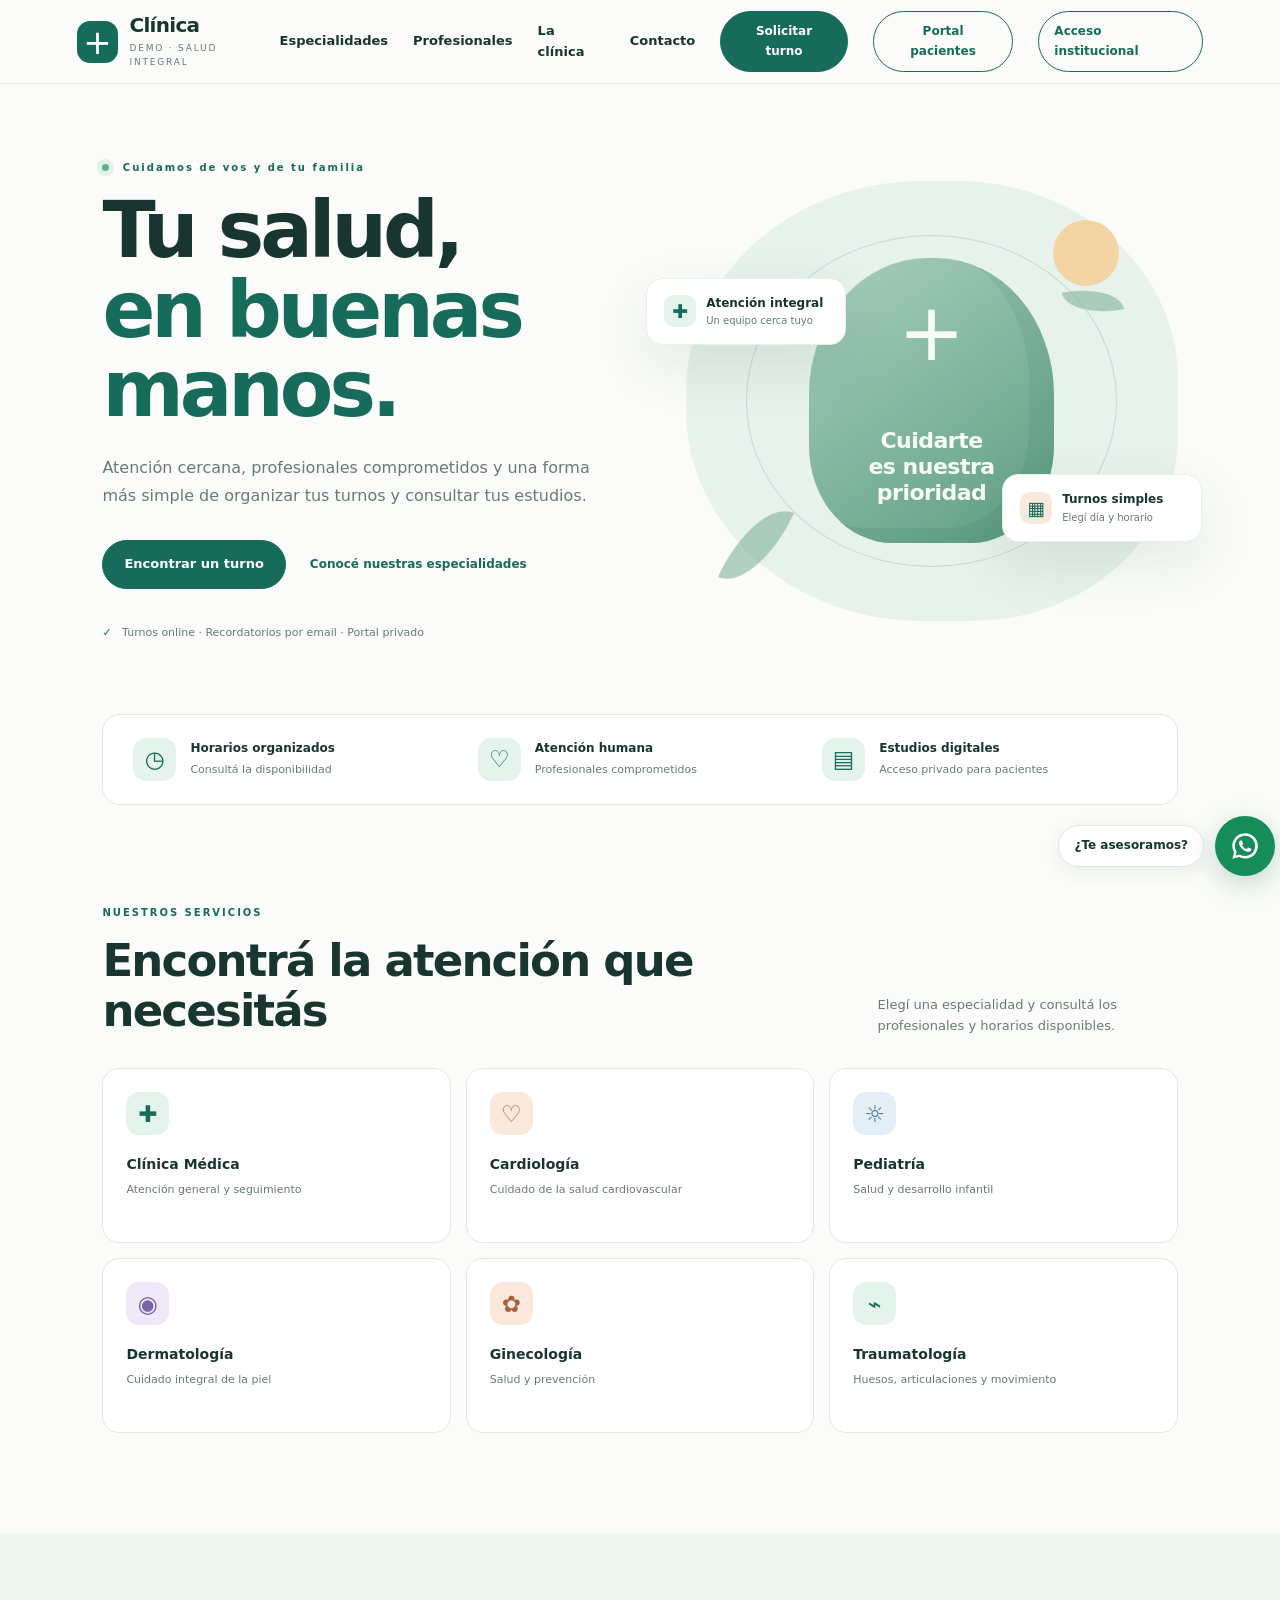
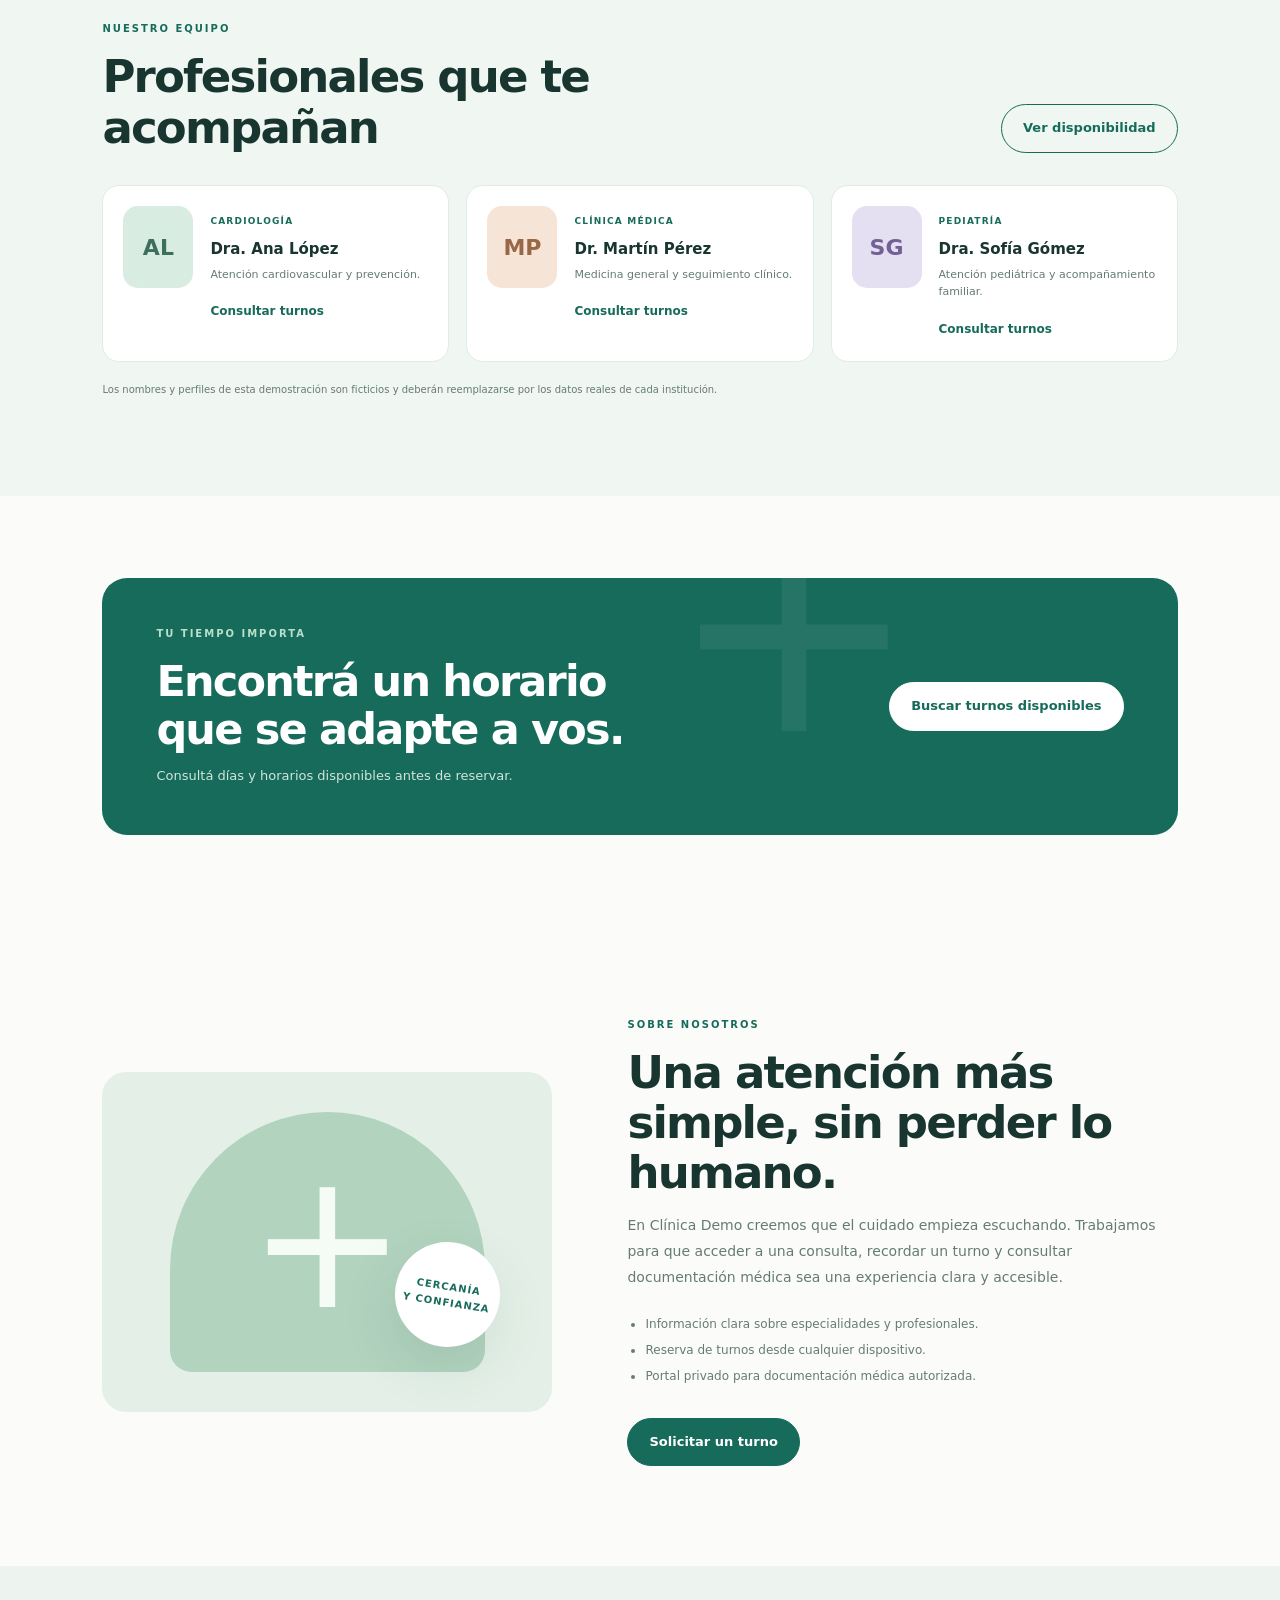
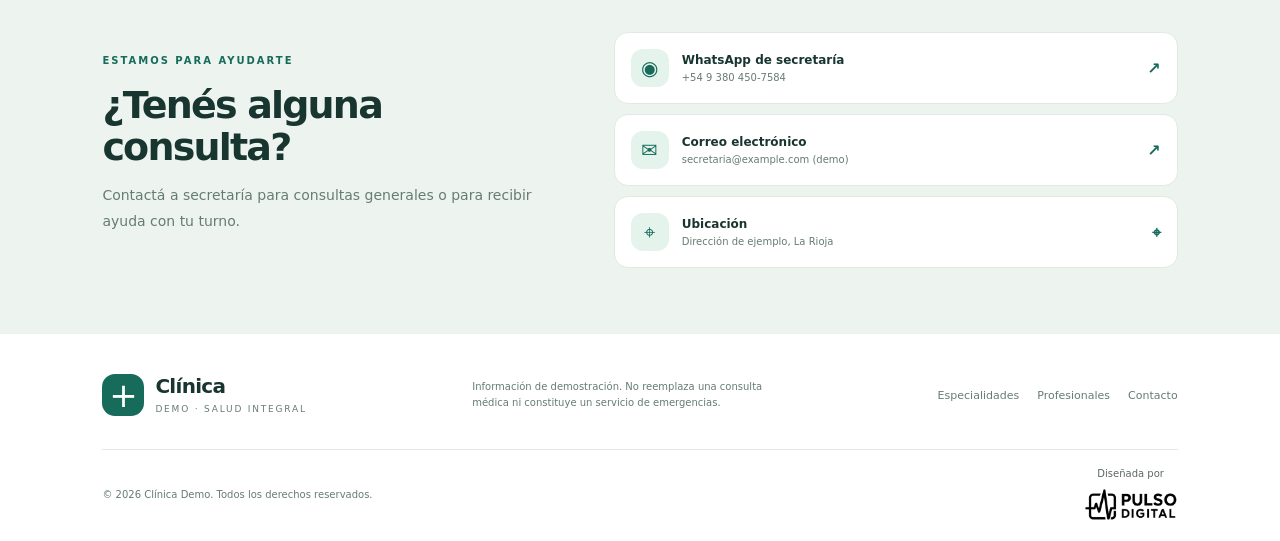
==== commit 521e401d: "Restaura alineacion de botones del panel medico" ====
--- a/index.html
+++ b/index.html
@@ -89,7 +89,7 @@
 
   <footer class="site-footer">
     <div class="footer-main"><a class="brand footer-brand" href="#inicio"><span class="brand-mark">+</span><span><strong>Clínica</strong><small>DEMO · SALUD INTEGRAL</small></span></a><p>Información de demostración. No reemplaza una consulta médica ni constituye un servicio de emergencias.</p><div class="footer-links"><a href="#especialidades" data-view-link="especialidades">Especialidades</a><a href="#profesionales" data-view-link="profesionales">Profesionales</a><a href="#contacto">Contacto</a></div></div>
-    <div class="footer-bottom"><span>© <span id="year"></span> Clínica Demo. Todos los derechos reservados.</span><div class="credit"><span>Diseñada por</span><strong>Pulso Digital</strong><img src="assets/pulsodigital-logo.png" alt="Logo de Pulso Digital"></div></div>
+    <div class="footer-bottom"><span>© <span id="year"></span> Clínica Demo. Todos los derechos reservados.</span><div class="credit"><span>Diseñada por</span><img src="assets/pulsodigital-logo.png" alt="Logo de Pulso Digital"></div></div>
   </footer>
 
 
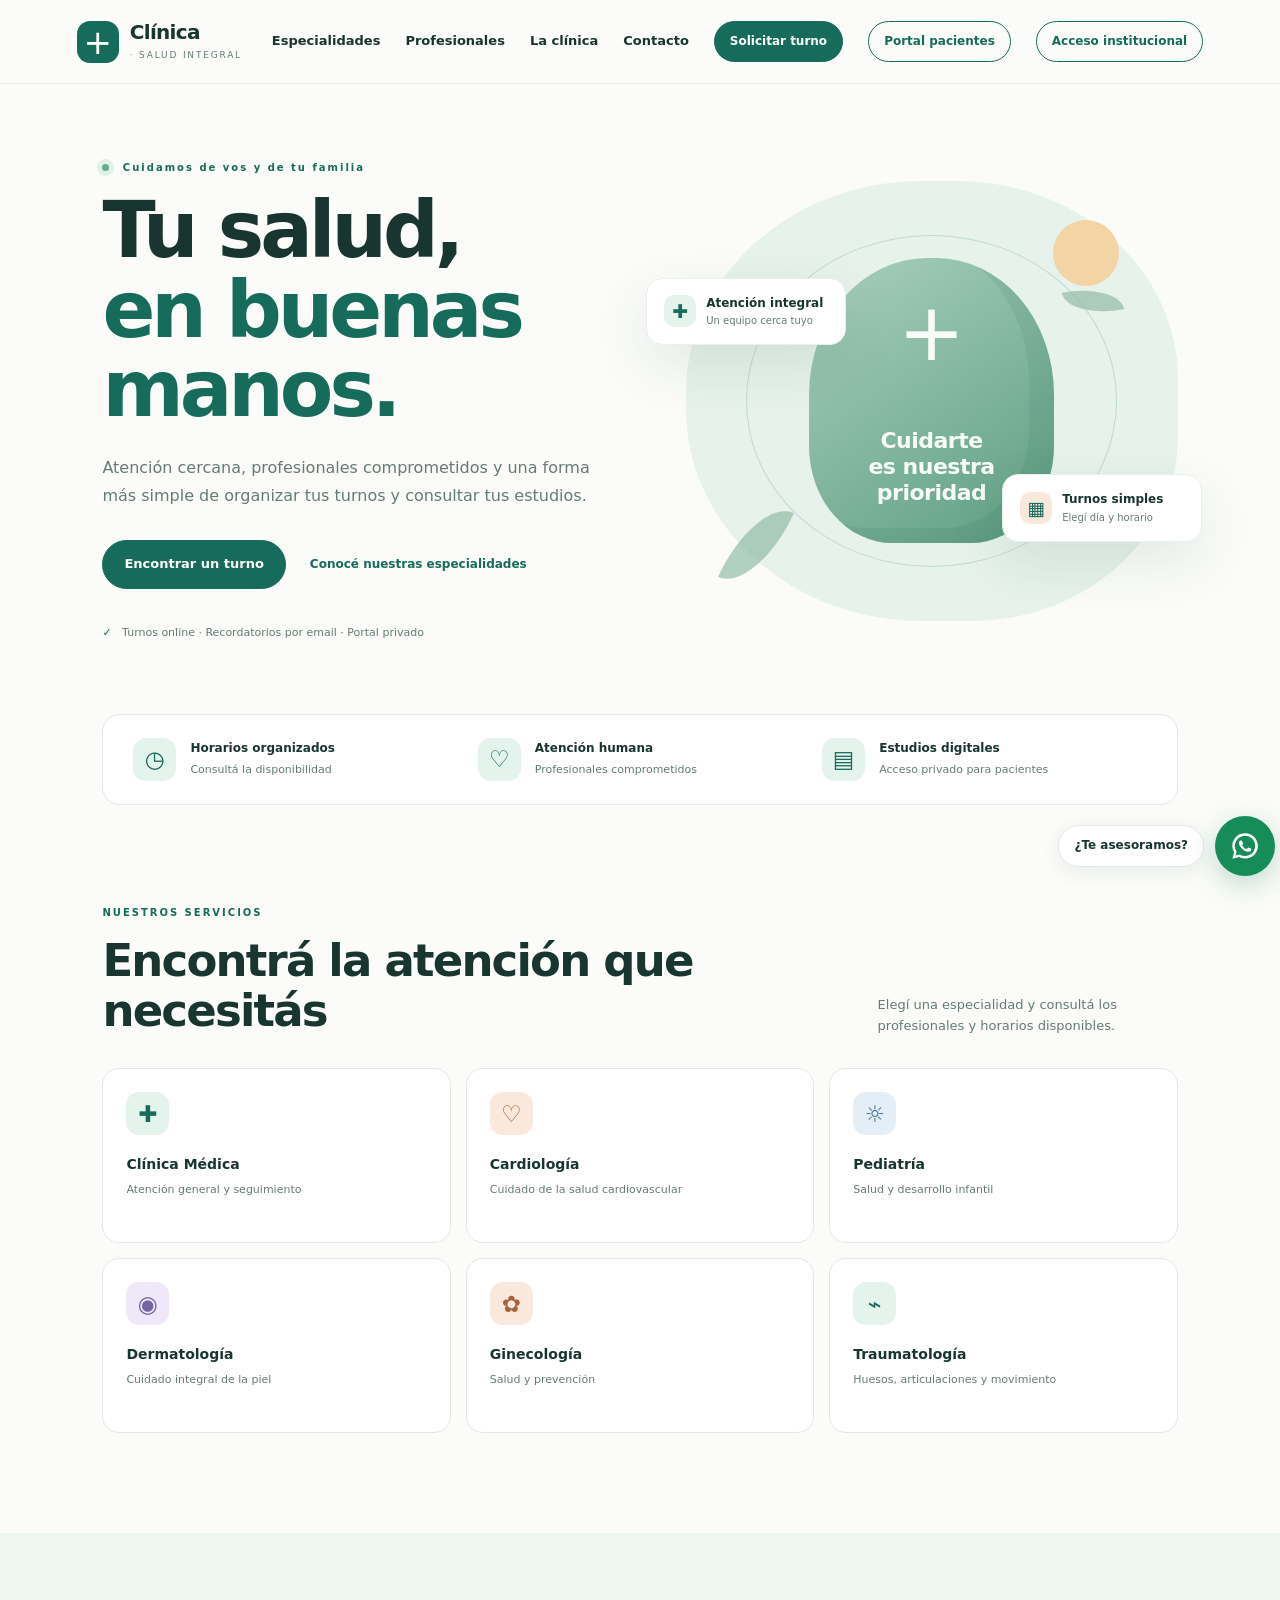
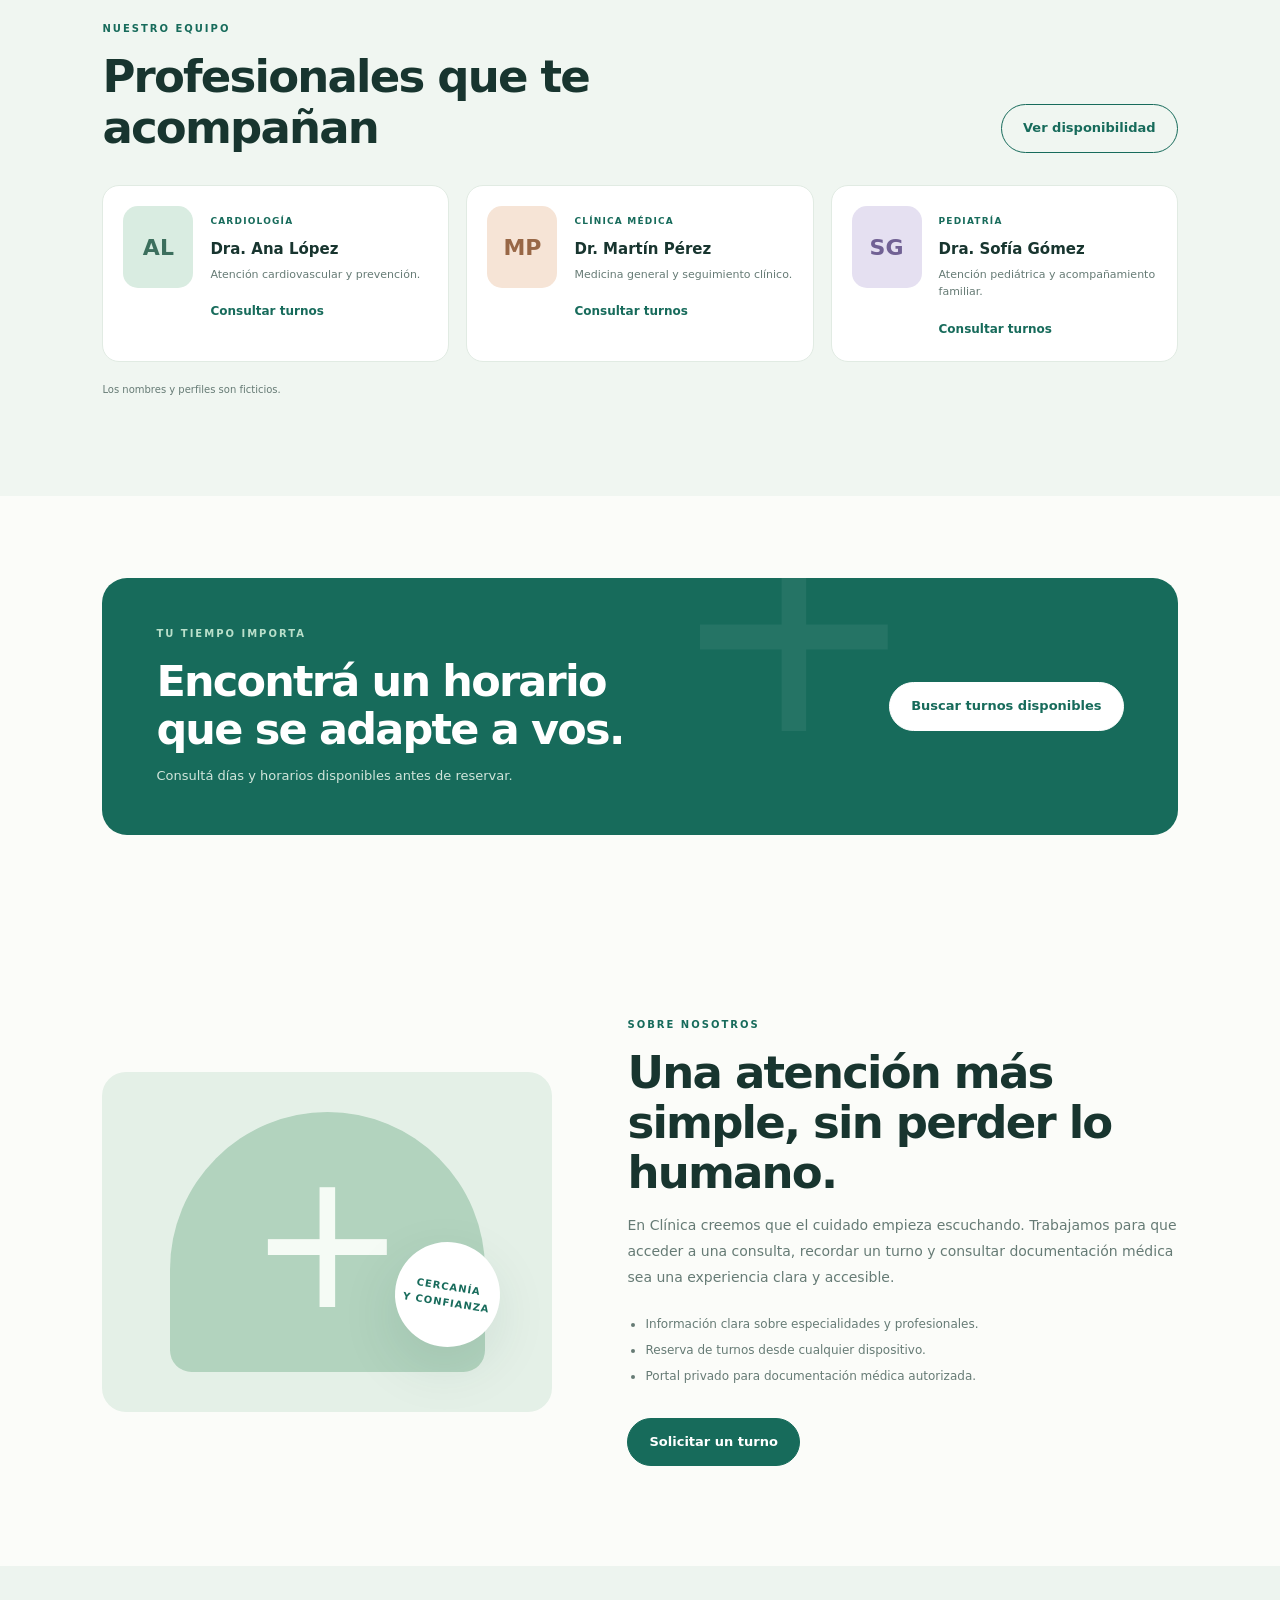
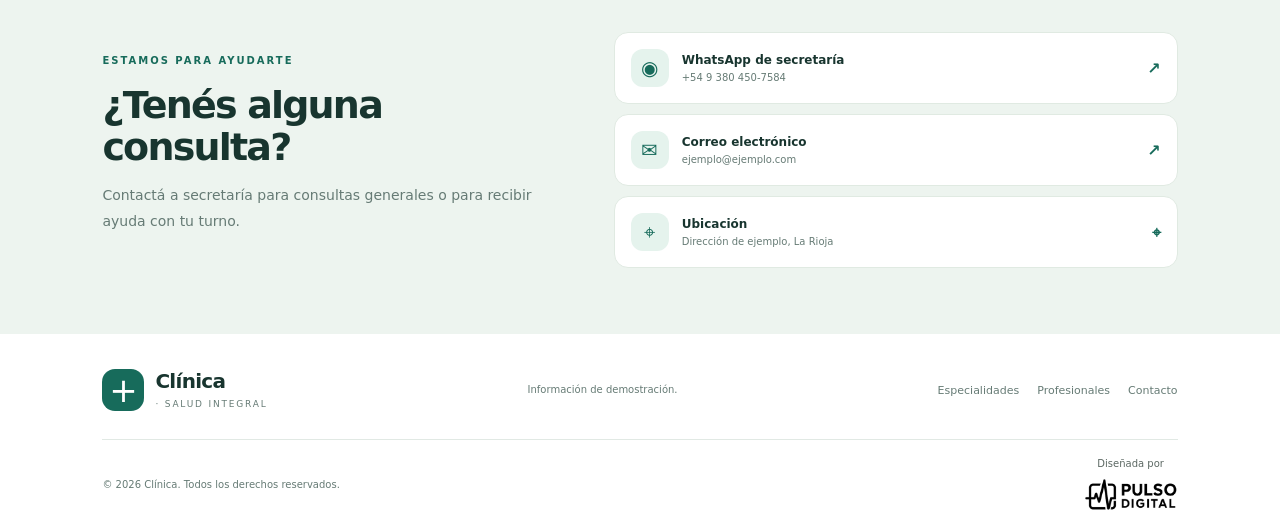
==== commit 425a9552: "Mejorar atención, estudios y llamados" ====
--- a/index.html
+++ b/index.html
@@ -5,7 +5,7 @@
   <meta name="viewport" content="width=device-width, initial-scale=1">
   <meta name="theme-color" content="#176b5b">
   <meta name="description" content="Clínica Demo: especialidades, profesionales y turnos online.">
-  <title>Clínica Demo | Atención y turnos online</title>
+  <title>Clínica | Atención y turnos online</title>
   <link rel="icon" href="assets/favicon.svg" type="image/svg+xml">
   <link rel="manifest" href="manifest.webmanifest">
   <link rel="stylesheet" href="css/styles.css">
@@ -13,7 +13,7 @@
 <body>
   <header class="site-header">
     <a class="brand" href="#inicio" aria-label="Clínica Demo, inicio">
-      <span class="brand-mark">+</span><span><strong>Clínica</strong><small>DEMO · SALUD INTEGRAL</small></span>
+      <span class="brand-mark">+</span><span><strong>Clínica</strong><small>· SALUD INTEGRAL</small></span>
     </a>
     <button class="nav-toggle" id="navToggle" aria-label="Abrir menú" aria-expanded="false">☰</button>
     <nav id="mainNav">
@@ -67,7 +67,7 @@
         <article class="doctor"><div class="doctor-avatar avatar-b">MP</div><div class="doctor-info"><span class="doctor-specialty">CLÍNICA MÉDICA</span><h3>Dr. Martín Pérez</h3><p>Medicina general y seguimiento clínico.</p><button class="text-link" data-doctor="Dr. Martín Pérez">Consultar turnos</button></div></article>
         <article class="doctor"><div class="doctor-avatar avatar-c">SG</div><div class="doctor-info"><span class="doctor-specialty">PEDIATRÍA</span><h3>Dra. Sofía Gómez</h3><p>Atención pediátrica y acompañamiento familiar.</p><button class="text-link" data-doctor="Dra. Sofía Gómez">Consultar turnos</button></div></article>
       </div>
-      <p class="demo-note">Los nombres y perfiles de esta demostración son ficticios y deberán reemplazarse por los datos reales de cada institución.</p>
+      <p class="demo-note">Los nombres y perfiles son ficticios.</p>
     </section>
 
     <section class="booking-banner">
@@ -78,23 +78,23 @@
 
     <section class="section about" id="nosotros">
       <div class="about-visual"><div class="about-square"><span class="big-plus">+</span><span class="about-stamp">CERCANÍA<br>Y CONFIANZA</span></div></div>
-      <div class="about-copy"><span class="eyebrow">SOBRE NOSOTROS</span><h2>Una atención más simple, sin perder lo humano.</h2><p>En Clínica Demo creemos que el cuidado empieza escuchando. Trabajamos para que acceder a una consulta, recordar un turno y consultar documentación médica sea una experiencia clara y accesible.</p><ul><li>Información clara sobre especialidades y profesionales.</li><li>Reserva de turnos desde cualquier dispositivo.</li><li>Portal privado para documentación médica autorizada.</li></ul><button class="btn" data-open-booking>Solicitar un turno</button></div>
+      <div class="about-copy"><span class="eyebrow">SOBRE NOSOTROS</span><h2>Una atención más simple, sin perder lo humano.</h2><p>En Clínica creemos que el cuidado empieza escuchando. Trabajamos para que acceder a una consulta, recordar un turno y consultar documentación médica sea una experiencia clara y accesible.</p><ul><li>Información clara sobre especialidades y profesionales.</li><li>Reserva de turnos desde cualquier dispositivo.</li><li>Portal privado para documentación médica autorizada.</li></ul><button class="btn" data-open-booking>Solicitar un turno</button></div>
     </section>
 
     <section class="contact-section" id="contacto">
       <div><span class="eyebrow">ESTAMOS PARA AYUDARTE</span><h2>¿Tenés alguna consulta?</h2><p>Contactá a secretaría para consultas generales o para recibir ayuda con tu turno.</p></div>
-      <div class="contact-cards"><a class="contact-card" id="whatsappLink" href="#" target="_blank" rel="noopener"><span class="contact-icon">◉</span><span><strong>WhatsApp de secretaría</strong><small>+54 9 380 450-7584</small></span><b>↗</b></a><a class="contact-card" href="mailto:secretaria@example.com"><span class="contact-icon">✉</span><span><strong>Correo electrónico</strong><small>secretaria@example.com (demo)</small></span><b>↗</b></a><div class="contact-card"><span class="contact-icon">⌖</span><span><strong>Ubicación</strong><small>Dirección de ejemplo, La Rioja</small></span><b>⌖</b></div></div>
+      <div class="contact-cards"><a class="contact-card" id="whatsappLink" href="#" target="_blank" rel="noopener"><span class="contact-icon">◉</span><span><strong>WhatsApp de secretaría</strong><small>+54 9 380 450-7584</small></span><b>↗</b></a><a class="contact-card" href="mailto:secretaria@example.com"><span class="contact-icon">✉</span><span><strong>Correo electrónico</strong><small>ejemplo@ejemplo.com</small></span><b>↗</b></a><div class="contact-card"><span class="contact-icon">⌖</span><span><strong>Ubicación</strong><small>Dirección de ejemplo, La Rioja</small></span><b>⌖</b></div></div>
     </section>
   </main>
 
   <footer class="site-footer">
-    <div class="footer-main"><a class="brand footer-brand" href="#inicio"><span class="brand-mark">+</span><span><strong>Clínica</strong><small>DEMO · SALUD INTEGRAL</small></span></a><p>Información de demostración. No reemplaza una consulta médica ni constituye un servicio de emergencias.</p><div class="footer-links"><a href="#especialidades" data-view-link="especialidades">Especialidades</a><a href="#profesionales" data-view-link="profesionales">Profesionales</a><a href="#contacto">Contacto</a></div></div>
-    <div class="footer-bottom"><span>© <span id="year"></span> Clínica Demo. Todos los derechos reservados.</span><div class="credit"><span>Diseñada por</span><img src="assets/pulsodigital-logo.png" alt="Logo de Pulso Digital"></div></div>
+    <div class="footer-main"><a class="brand footer-brand" href="#inicio"><span class="brand-mark">+</span><span><strong>Clínica</strong><small>· SALUD INTEGRAL</small></span></a><p>Información de demostración.</p><div class="footer-links"><a href="#especialidades" data-view-link="especialidades">Especialidades</a><a href="#profesionales" data-view-link="profesionales">Profesionales</a><a href="#contacto">Contacto</a></div></div>
+    <div class="footer-bottom"><span>© <span id="year"></span> Clínica. Todos los derechos reservados.</span><div class="credit"><span>Diseñada por</span><img src="assets/pulsodigital-logo.png" alt="Logo de Pulso Digital"></div></div>
   </footer>
 
 
   <section id="internalView" class="internal-view" aria-hidden="true" inert>
-    <div class="internal-view-top"><button type="button" class="back-link" id="viewBack">← Volver al inicio</button><span class="internal-kicker">CLÍNICA DEMO</span></div>
+    <div class="internal-view-top"><button type="button" class="back-link" id="viewBack">← Volver al inicio</button><span class="internal-kicker">CLÍNICA</span></div>
     <div class="internal-view-content" id="internalViewContent"></div>
   </section>
   <div class="whatsapp-widget" id="whatsappWidget">
@@ -103,7 +103,7 @@
       <svg viewBox="0 0 32 32" aria-hidden="true"><path d="M16.05 3.2A12.7 12.7 0 0 0 5.1 22.3L3.4 28.7l6.6-1.7A12.7 12.7 0 1 0 16.05 3.2Zm0 22.9a10.2 10.2 0 0 1-5.2-1.42l-.38-.23-3.92 1.03 1.05-3.82-.25-.4a10.15 10.15 0 1 1 8.7 4.84Zm5.57-7.6c-.3-.15-1.8-.89-2.08-.99-.28-.1-.48-.15-.68.15-.2.3-.78.99-.96 1.19-.18.2-.35.22-.65.07-.3-.15-1.27-.47-2.42-1.5-.9-.8-1.5-1.8-1.67-2.1-.17-.3-.02-.46.13-.61.13-.13.3-.35.45-.52.15-.17.2-.3.3-.5.1-.2.05-.38-.03-.53-.07-.15-.68-1.64-.93-2.25-.24-.59-.49-.51-.68-.52h-.58c-.2 0-.53.08-.8.38-.28.3-1.06 1.03-1.06 2.52s1.09 2.92 1.24 3.12c.15.2 2.14 3.27 5.18 4.58.72.31 1.28.5 1.72.64.72.23 1.38.2 1.9.12.58-.09 1.8-.74 2.05-1.45.25-.72.25-1.34.18-1.47-.08-.13-.28-.2-.58-.35Z" fill="currentColor"/></svg>
     </button>
     <div class="whatsapp-chat" id="whatsappChat" hidden>
-      <div class="chat-head"><span class="chat-logo">+</span><span><strong>¿Te asesoramos?</strong><small>Clínica Demo · Secretaría</small></span><button id="closeWhatsapp" aria-label="Cerrar chat">×</button></div>
+      <div class="chat-head"><span class="chat-logo">+</span><span><strong>¿Te asesoramos?</strong><small>Clínica · Secretaría</small></span><button id="closeWhatsapp" aria-label="Cerrar chat">×</button></div>
       <div class="chat-body">
         <div class="chat-messages" id="chatMessages" aria-live="polite">
           <div class="chat-bubble bot-message">¡Hola! 👋 Soy el asistente virtual de la clínica. ¿En qué podemos ayudarte?</div>
@@ -127,39 +127,43 @@
   </div>
 
   <dialog id="bookingDialog" class="modal">
-    <form id="bookingForm" method="dialog">
+    <form id="bookingForm" method="dialog" novalidate>
       <div class="modal-heading"><div><span class="eyebrow">RESERVA ONLINE</span><h2>Solicitá tu turno</h2></div><button type="button" class="close-modal" data-close="bookingDialog" aria-label="Cerrar">×</button></div>
-      <div class="steps"><span class="step active">1. Especialidad y horario</span><span class="step">2. Tus datos</span></div>
+      <div class="steps"><span class="step active">1. Identificación</span><span class="step">2. Turno</span></div>
       <div class="form-grid">
-        <label class="full">Especialidad<select id="specialtySelect" required><option value="">Seleccionar especialidad</option><option>Clínica Médica</option><option>Cardiología</option><option>Pediatría</option><option>Dermatología</option><option>Ginecología</option><option>Traumatología</option></select></label>
-        <label class="full">Profesional<select id="doctorSelect"><option value="">Cualquier profesional</option><option>Dra. Ana López</option><option>Dr. Martín Pérez</option><option>Dra. Sofía Gómez</option></select></label>
-        <label>Fecha disponible<input type="date" id="appointmentDate" required></label>
-        <label>Horario disponible<select id="timeSelect" required><option value="">Elegí primero la fecha</option></select></label>
-        <p class="availability-note full" id="availabilityNote">Seleccioná especialidad y fecha para consultar los horarios de demostración.</p>
+        <label class="full">DNI del paciente<input id="dni" inputmode="numeric" autocomplete="off" pattern="[0-9]{7,9}" maxlength="9" required placeholder="Ingresá tu DNI sin puntos"></label>
+        <div class="full lookup-row"><button type="button" class="btn btn-outline" id="verifyDni">Verificar DNI</button><span id="dniMessage" class="availability-note" role="status">Primero verificá tu DNI para continuar.</span></div>
+        <label>Nombres<input id="firstNames" autocomplete="given-name" required maxlength="100" placeholder="Tus nombres" disabled></label>
+        <label>Apellidos<input id="lastNames" autocomplete="family-name" required maxlength="100" placeholder="Tus apellidos" disabled></label>
+        <label>Celular<input id="phone" type="tel" autocomplete="tel" inputmode="tel" pattern="\+?[0-9][0-9 ()-]{5,24}" required placeholder="Código de área y número" disabled></label>
+        <label>Email<input id="email" type="email" autocomplete="email" required maxlength="254" placeholder="nombre@correo.com" disabled></label>
+        <label class="full">Especialidad<select id="specialtySelect" required disabled><option value="">Seleccionar especialidad</option></select></label>
+        <label class="full">Profesional<select id="doctorSelect" required disabled><option value="">Seleccioná especialidad primero</option></select></label>
+        <label>Fecha disponible<input type="date" id="appointmentDate" required disabled></label>
+        <label>Horario disponible<select id="timeSelect" required disabled><option value="">Elegí primero la especialidad y fecha</option></select></label>
+        <p class="availability-note full" id="availabilityNote">Verificá tu DNI para consultar la agenda.</p>
         <div class="full" id="demandNote" hidden></div>
-        <div class="full form-separator"><span>Datos del paciente</span></div>
-        <label>Nombres<input id="firstNames" autocomplete="given-name" required maxlength="100" placeholder="Tus nombres"></label>
-        <label>Apellidos<input id="lastNames" autocomplete="family-name" required maxlength="100" placeholder="Tus apellidos"></label>
-        <label>DNI<input id="dni" inputmode="numeric" pattern="[0-9]{7,9}" required placeholder="Solo números"></label>
-        <label>Sexo<select id="sex" required><option value="">Seleccionar</option><option>Femenino</option><option>Masculino</option><option>Otro</option><option>Prefiero no indicarlo</option></select></label>
-        <label>Celular<input id="phone" type="tel" autocomplete="tel" required placeholder="Código de área y número"></label>
-        <label>Email<input id="email" type="email" autocomplete="email" required placeholder="nombre@correo.com"></label>
-        <label class="full check-label"><input type="checkbox" id="consent" required> Confirmo que los datos son correctos y acepto el tratamiento de datos necesario para gestionar el turno.</label>
+        <label class="full check-label"><input type="checkbox" id="consent" required disabled> Confirmo que los datos son correctos y acepto el tratamiento de datos necesario para gestionar el turno.</label>
       </div>
-      <div class="privacy-note"><strong>Tu privacidad importa.</strong> Esta agenda puede funcionar en modo demostración. No ingreses datos reales hasta que la clínica habilite y asegure el servicio.</div>
-      <div class="modal-actions"><button type="button" class="btn btn-outline" data-close="bookingDialog">Cancelar</button><button type="submit" class="btn">Solicitar turno</button></div>
+      <div class="privacy-note"><strong>Tu privacidad importa.</strong> Esta agenda funciona en modo demostración.</div>
+      <div class="modal-actions"><button type="button" class="btn btn-outline" data-close="bookingDialog">Cancelar</button><button type="submit" class="btn" disabled>Solicitar turno</button></div>
       <div id="bookingResult" class="result-message" role="status" hidden></div>
     </form>
+  </dialog>
+  <dialog id="confirmationDialog" class="modal">
+    <div class="modal-heading"><div><span class="eyebrow">RESERVA ONLINE</span><h2>¡Turno reservado!</h2></div><button type="button" class="close-modal" data-close="confirmationDialog" aria-label="Cerrar">×</button></div>
+    <div id="confirmationDetails" class="confirmation-details"></div>
+    <div class="modal-actions"><button type="button" class="btn" id="confirmationClose">Aceptar</button></div>
   </dialog>
 
   <dialog id="portalDialog" class="modal portal-modal">
     <form method="dialog" id="portalForm">
       <div class="modal-heading"><div><span class="eyebrow">ÁREA PRIVADA</span><h2>Portal de pacientes</h2></div><button type="button" class="close-modal" data-close="portalDialog" aria-label="Cerrar">×</button></div>
-      <p>Ingresá con tu DNI como usuario y la contraseña que creaste al activar tu cuenta.</p>
+      <p>Ingresá con el DNI del paciente y la contraseña de demostración.</p>
       <label>DNI / Usuario<input inputmode="numeric" autocomplete="username" required placeholder="Tu DNI"></label>
       <label>Contraseña<input type="password" autocomplete="current-password" required placeholder="Tu contraseña"></label>
       <button type="submit" class="btn full-width">Ingresar al portal</button>
-      <p class="small-muted">Portal demostrativo: usá el DNI ficticio 30123456. No ingreses datos reales. En producción se implementará autenticación segura.</p>
+      <p class="small-muted">Demo solamente: DNI ficticio 30123456 y contraseña demo1234. En producción se implementará autenticación segura.</p>
       <div id="portalResult" class="result-message" role="status" hidden></div>
     </form>
   </dialog>
--- a/css/styles.css
+++ b/css/styles.css
@@ -137,3 +137,6 @@
 .chat-input-row[hidden]{display:none!important}
 
 .chat-reset-home[hidden],.chat-input-row[hidden]{display:none!important}
+
+/* Mejoras de reserva: identificación por DNI y confirmación clara sin alterar el diseño general. */
+.lookup-row{display:flex;align-items:center;gap:12px;flex-wrap:wrap}.lookup-row .availability-note{flex:1;min-width:220px}.availability-note.error{color:#b42318}.availability-note.success{color:#147d48}.form-grid input:disabled,.form-grid select:disabled{opacity:.58;cursor:not-allowed}.confirmation-details{line-height:1.55}.confirmation-details p{margin:.55rem 0}.confirmation-details .confirmation-lead{font-size:1.05rem;font-weight:700}.confirmation-details .privacy-note{margin-top:1rem}
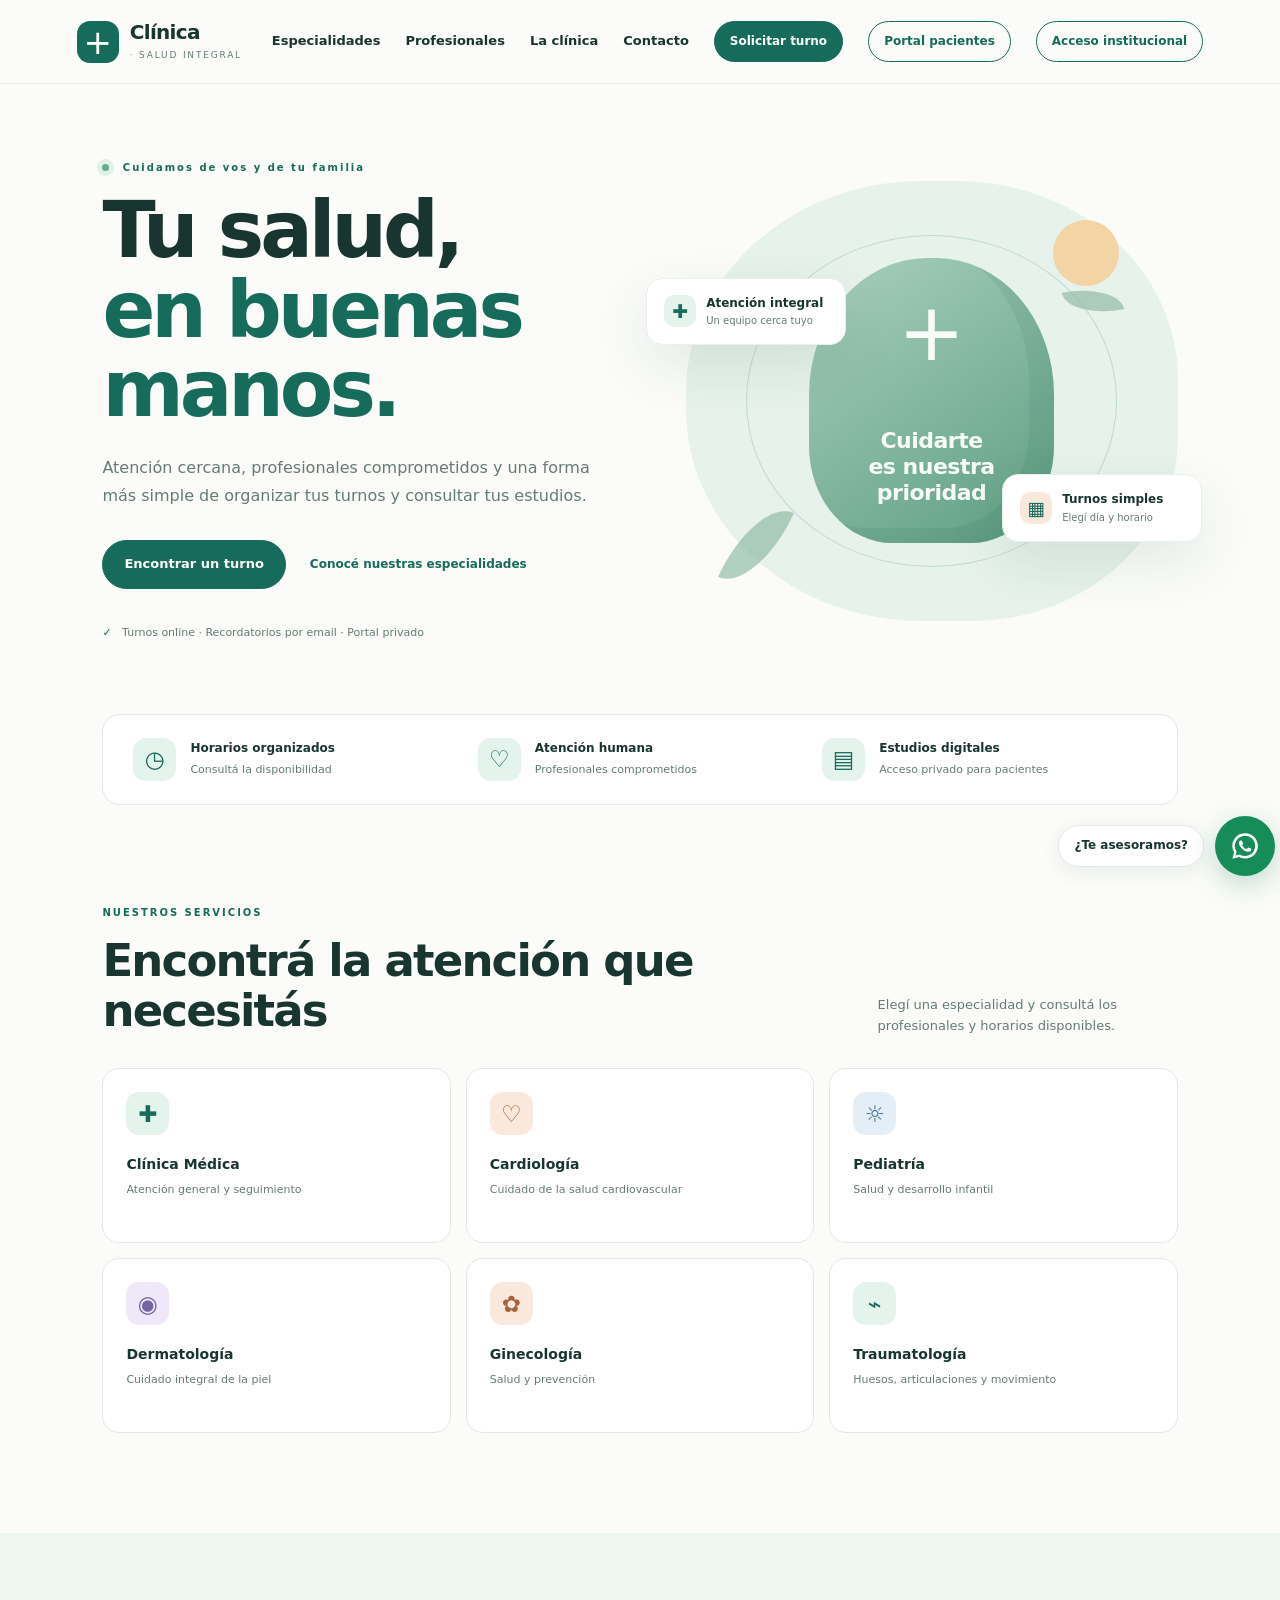
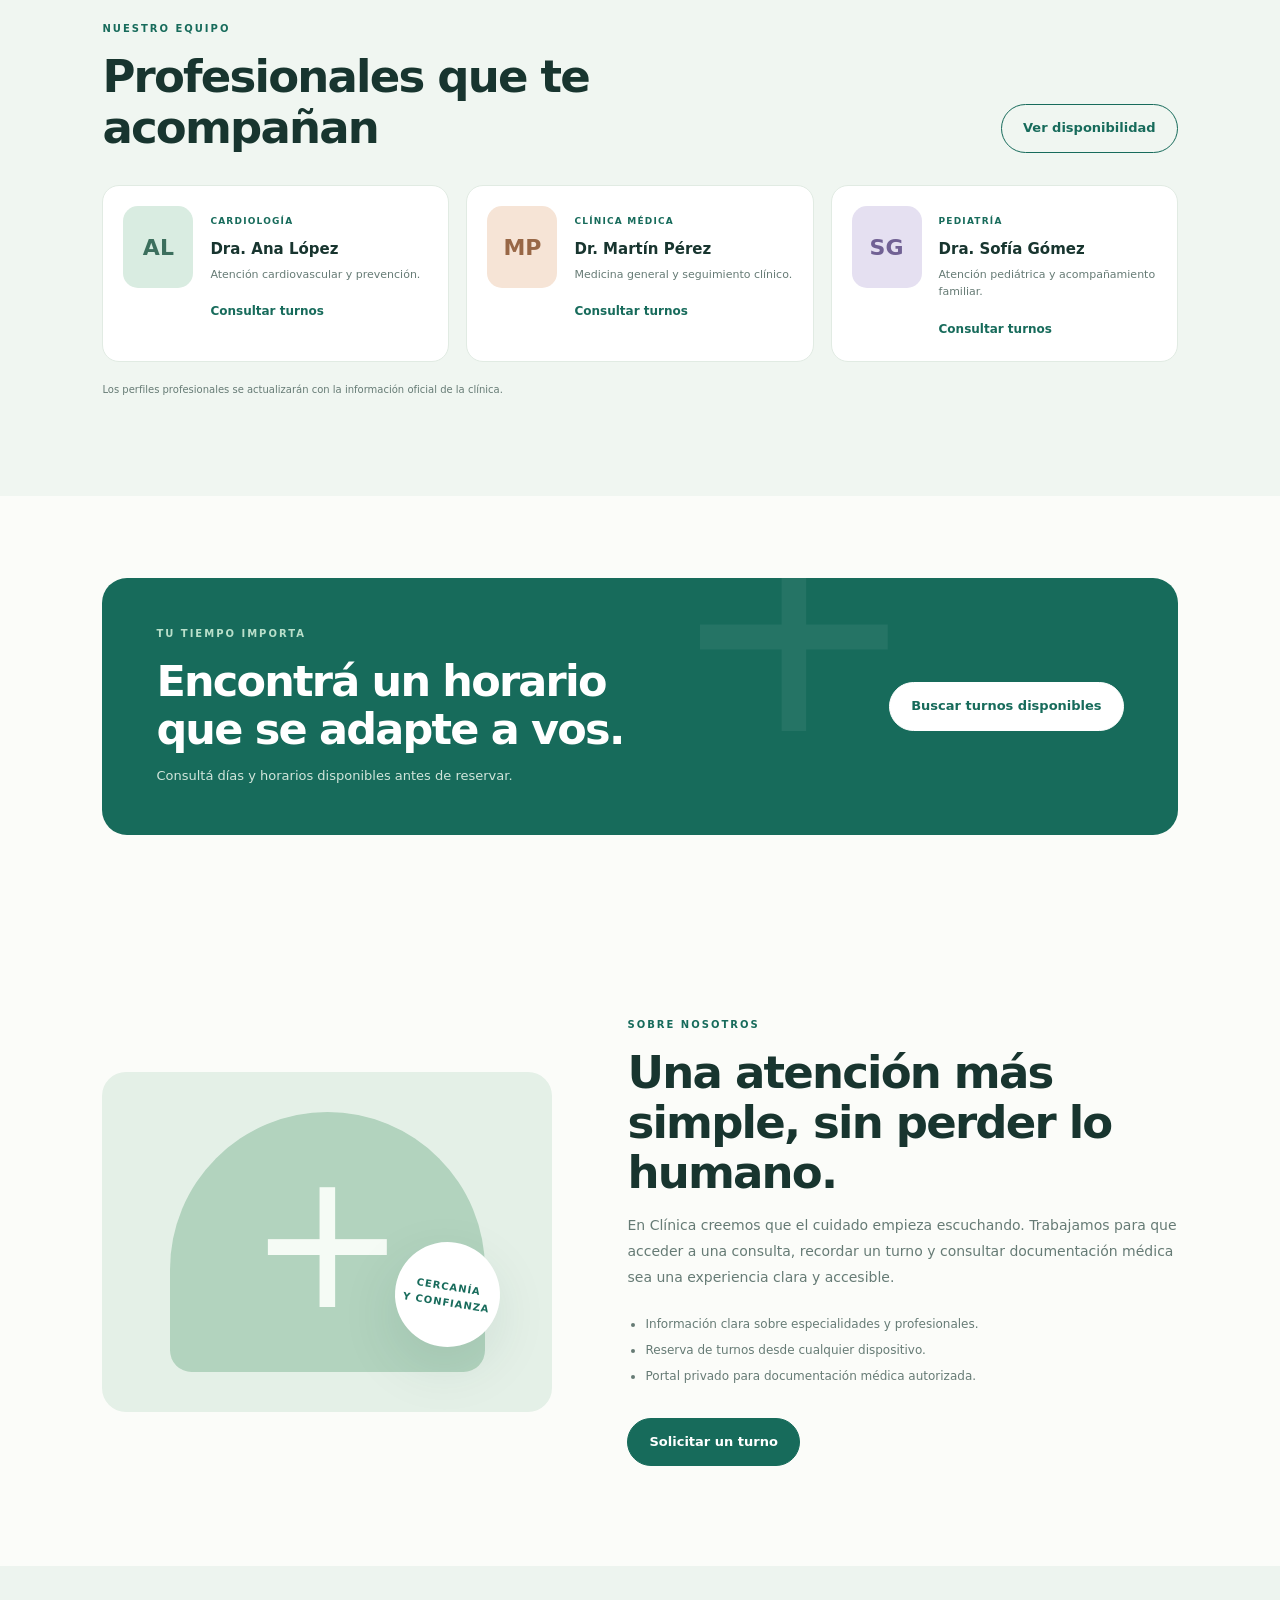
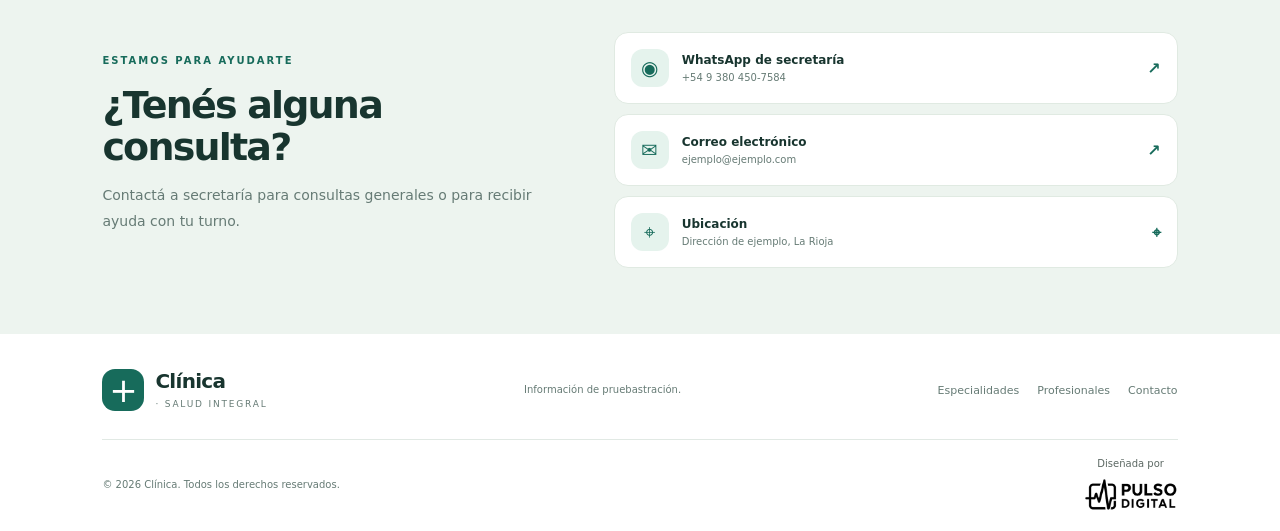
==== commit 7003958b: "Clínica" ====
--- a/index.html
+++ b/index.html
@@ -4,7 +4,7 @@
   <meta charset="utf-8">
   <meta name="viewport" content="width=device-width, initial-scale=1">
   <meta name="theme-color" content="#176b5b">
-  <meta name="description" content="Clínica Demo: especialidades, profesionales y turnos online.">
+  <meta name="description" content="Clínica: especialidades, profesionales y turnos online.">
   <title>Clínica | Atención y turnos online</title>
   <link rel="icon" href="assets/favicon.svg" type="image/svg+xml">
   <link rel="manifest" href="manifest.webmanifest">
@@ -12,7 +12,7 @@
 </head>
 <body>
   <header class="site-header">
-    <a class="brand" href="#inicio" aria-label="Clínica Demo, inicio">
+    <a class="brand" href="#inicio" aria-label="Clínica, inicio">
       <span class="brand-mark">+</span><span><strong>Clínica</strong><small>· SALUD INTEGRAL</small></span>
     </a>
     <button class="nav-toggle" id="navToggle" aria-label="Abrir menú" aria-expanded="false">☰</button>
@@ -67,7 +67,7 @@
         <article class="doctor"><div class="doctor-avatar avatar-b">MP</div><div class="doctor-info"><span class="doctor-specialty">CLÍNICA MÉDICA</span><h3>Dr. Martín Pérez</h3><p>Medicina general y seguimiento clínico.</p><button class="text-link" data-doctor="Dr. Martín Pérez">Consultar turnos</button></div></article>
         <article class="doctor"><div class="doctor-avatar avatar-c">SG</div><div class="doctor-info"><span class="doctor-specialty">PEDIATRÍA</span><h3>Dra. Sofía Gómez</h3><p>Atención pediátrica y acompañamiento familiar.</p><button class="text-link" data-doctor="Dra. Sofía Gómez">Consultar turnos</button></div></article>
       </div>
-      <p class="demo-note">Los nombres y perfiles son ficticios.</p>
+      <p class="PRUEBA-note">Los perfiles profesionales se actualizarán con la información oficial de la clínica.</p>
     </section>
 
     <section class="booking-banner">
@@ -88,7 +88,7 @@
   </main>
 
   <footer class="site-footer">
-    <div class="footer-main"><a class="brand footer-brand" href="#inicio"><span class="brand-mark">+</span><span><strong>Clínica</strong><small>· SALUD INTEGRAL</small></span></a><p>Información de demostración.</p><div class="footer-links"><a href="#especialidades" data-view-link="especialidades">Especialidades</a><a href="#profesionales" data-view-link="profesionales">Profesionales</a><a href="#contacto">Contacto</a></div></div>
+    <div class="footer-main"><a class="brand footer-brand" href="#inicio"><span class="brand-mark">+</span><span><strong>Clínica</strong><small>· SALUD INTEGRAL</small></span></a><p>Información de pruebastración.</p><div class="footer-links"><a href="#especialidades" data-view-link="especialidades">Especialidades</a><a href="#profesionales" data-view-link="profesionales">Profesionales</a><a href="#contacto">Contacto</a></div></div>
     <div class="footer-bottom"><span>© <span id="year"></span> Clínica. Todos los derechos reservados.</span><div class="credit"><span>Diseñada por</span><img src="assets/pulsodigital-logo.png" alt="Logo de Pulso Digital"></div></div>
   </footer>
 
@@ -106,7 +106,7 @@
       <div class="chat-head"><span class="chat-logo">+</span><span><strong>¿Te asesoramos?</strong><small>Clínica · Secretaría</small></span><button id="closeWhatsapp" aria-label="Cerrar chat">×</button></div>
       <div class="chat-body">
         <div class="chat-messages" id="chatMessages" aria-live="polite">
-          <div class="chat-bubble bot-message">¡Hola! 👋 Soy el asistente virtual de la clínica. ¿En qué podemos ayudarte?</div>
+          <div class="chat-bubble bot-message">¡Hola! 👋 Soy el asistente virtual de la clínica. ¿En qué popruebas ayudarte?</div>
         </div>
         <button type="button" class="chat-reset-home" id="chatResetHome" hidden>← Volver al inicio</button>
         <div class="chat-quick-title" id="chatQuickTitle">Elegí una opción:</div>
@@ -121,7 +121,7 @@
           <input id="chatInput" maxlength="120" autocomplete="off" placeholder="Escribí tu respuesta..." aria-label="Escribí tu respuesta">
           <button class="btn chat-send" type="submit" aria-label="Enviar mensaje">Enviar</button>
         </form>
-        <p class="chat-disclaimer" id="whatsappStatus">Asistente demostrativo: la agenda y los datos de ejemplo no son reales.</p>
+        <p class="chat-disclaimer" id="whatsappStatus">Asistente pruebastrativo: la agenda y los datos de ejemplo no son reales.</p>
       </div>
     </div>
   </div>
@@ -145,7 +145,7 @@
         <div class="full" id="demandNote" hidden></div>
         <label class="full check-label"><input type="checkbox" id="consent" required disabled> Confirmo que los datos son correctos y acepto el tratamiento de datos necesario para gestionar el turno.</label>
       </div>
-      <div class="privacy-note"><strong>Tu privacidad importa.</strong> Esta agenda funciona en modo demostración.</div>
+      <div class="privacy-note"><strong>Tu privacidad importa.</strong> Esta agenda funciona en modo pruebastración.</div>
       <div class="modal-actions"><button type="button" class="btn btn-outline" data-close="bookingDialog">Cancelar</button><button type="submit" class="btn" disabled>Solicitar turno</button></div>
       <div id="bookingResult" class="result-message" role="status" hidden></div>
     </form>
@@ -159,11 +159,11 @@
   <dialog id="portalDialog" class="modal portal-modal">
     <form method="dialog" id="portalForm">
       <div class="modal-heading"><div><span class="eyebrow">ÁREA PRIVADA</span><h2>Portal de pacientes</h2></div><button type="button" class="close-modal" data-close="portalDialog" aria-label="Cerrar">×</button></div>
-      <p>Ingresá con el DNI del paciente y la contraseña de demostración.</p>
+      <p>Ingresá con el DNI del paciente y la contraseña de pruebastración.</p>
       <label>DNI / Usuario<input inputmode="numeric" autocomplete="username" required placeholder="Tu DNI"></label>
       <label>Contraseña<input type="password" autocomplete="current-password" required placeholder="Tu contraseña"></label>
       <button type="submit" class="btn full-width">Ingresar al portal</button>
-      <p class="small-muted">Demo solamente: DNI ficticio 30123456 y contraseña demo1234. En producción se implementará autenticación segura.</p>
+      <p class="small-muted">PRUEBA solamente: DNI ficticio 30123456 y contraseña prueba1234. En producción se implementará autenticación segura.</p>
       <div id="portalResult" class="result-message" role="status" hidden></div>
     </form>
   </dialog>
--- a/css/styles.css
+++ b/css/styles.css
@@ -1,4 +1,4 @@
-:root{--ink:#18352f;--muted:#667b75;--green:#176b5b;--green-dark:#105346;--mint:#e5f3ed;--paper:#fbfcf9;--line:#e1e9e4;--peach:#fae8dc;--blue:#e4eef7;--lavender:#eee8f8;--shadow:0 20px 55px rgba(23,67,56,.10);font-family:Inter,ui-sans-serif,system-ui,-apple-system,"Segoe UI",sans-serif;color:var(--ink);scroll-behavior:smooth}*{box-sizing:border-box}body{margin:0;background:var(--paper);line-height:1.6}a{color:inherit;text-decoration:none}button,input,select,textarea{font:inherit}button{cursor:pointer}.site-header{height:84px;padding:0 clamp(20px,6vw,88px);display:flex;align-items:center;justify-content:space-between;background:rgba(251,252,249,.94);border-bottom:1px solid rgba(225,233,228,.8);position:sticky;top:0;z-index:20;backdrop-filter:blur(12px)}.brand{display:flex;gap:11px;align-items:center}.brand-mark{display:grid;place-items:center;width:42px;height:42px;border-radius:13px;background:var(--green);color:white;font-size:34px;font-weight:300;line-height:1}.brand strong{display:block;font-size:20px;letter-spacing:-.7px;line-height:1.1}.brand small{display:block;font-size:9px;letter-spacing:1.8px;color:var(--muted);margin-top:5px}nav{display:flex;align-items:center;gap:25px;font-size:13px;font-weight:650}nav a:hover,.text-link:hover{color:var(--green)}.btn{border:1px solid var(--green);background:var(--green);color:white;border-radius:999px;padding:13px 21px;font-weight:700;font-size:13px;display:inline-flex;align-items:center;justify-content:center;gap:18px;transition:.2s}.btn:hover{background:var(--green-dark);transform:translateY(-1px)}.btn-small{padding:10px 15px;font-size:12px}.btn-outline{background:transparent;color:var(--green)}.btn-outline:hover{background:var(--mint);color:var(--green-dark)}.btn-light{background:white;color:var(--green);border-color:white}.btn-light:hover{background:var(--mint)}.nav-toggle{display:none;border:0;background:none;font-size:25px;color:var(--ink)}.hero{padding:76px clamp(20px,8vw,120px) 72px;display:grid;grid-template-columns:1.04fr .96fr;align-items:center;gap:50px;overflow:hidden}.hero-copy{max-width:620px}.eyebrow{font-size:10px;letter-spacing:2px;color:var(--green);font-weight:800;display:block;margin-bottom:15px}.pulse-dot{display:inline-block;width:7px;height:7px;border-radius:50%;background:#61ae8b;margin-right:8px;box-shadow:0 0 0 5px #e1f1e8}.hero h1{font-size:clamp(46px,6.4vw,78px);letter-spacing:-4px;line-height:1.02;margin:0 0 24px;font-weight:750}.hero h1 em{font-style:normal;color:var(--green)}.hero-copy>p{max-width:520px;color:var(--muted);font-size:16px;line-height:1.8}.hero-actions{display:flex;align-items:center;gap:24px;margin-top:29px;flex-wrap:wrap}.text-link{border:0;background:none;color:var(--green);font-weight:750;font-size:12px;padding:0}.hero-note{font-size:11px;color:var(--muted);margin-top:35px}.check{color:var(--green);font-weight:900;margin-right:7px}.hero-art{height:440px;position:relative;border-radius:48% 45% 42% 48%;background:#e6f2eb;display:grid;place-items:center;isolation:isolate}.hero-art:before{content:"";position:absolute;width:75%;height:75%;border:1px solid rgba(23,107,91,.18);border-radius:50%;z-index:-1}.sun{position:absolute;right:12%;top:9%;width:66px;height:66px;border-radius:50%;background:#f3d5a5}.art-circle{width:245px;height:285px;border-radius:48% 48% 34% 34%;background:linear-gradient(145deg,#a9d0bd,#5d9d82);display:flex;align-items:center;justify-content:center;position:relative;box-shadow:inset -25px -15px 0 rgba(26,89,66,.09)}.cross{position:absolute;top:35px;left:50%;transform:translateX(-50%);font-size:80px;font-weight:200;color:#f8fcf8;line-height:1}.art-caption{position:absolute;bottom:37px;left:0;right:0;text-align:center;font-size:22px;line-height:1.18;font-weight:750;color:#f8fcf8;letter-spacing:-.5px}.art-card{position:absolute;z-index:2;background:white;border:1px solid #e9f0eb;box-shadow:var(--shadow);border-radius:16px;padding:15px 17px;display:grid;grid-template-columns:32px auto;column-gap:10px;align-items:center;min-width:200px}.art-card strong{font-size:12px}.art-card small{grid-column:2;color:var(--muted);font-size:10px}.mini-icon,.calendar-icon{grid-row:span 2;width:32px;height:32px;border-radius:10px;display:grid;place-items:center;color:var(--green);background:var(--mint);font-size:19px}.calendar-icon{background:var(--peach)}.card-one{left:-8%;top:22%}.card-two{right:-5%;bottom:18%}.leaf{position:absolute;width:42px;height:90px;border-radius:100% 0 100% 0;background:#8db9a0;opacity:.65;transform:rotate(25deg)}.leaf-a{left:10%;bottom:7%}.leaf-b{right:13%;top:17%;transform:rotate(80deg) scale(.65)}.quick-info{margin:0 clamp(20px,8vw,120px);border:1px solid var(--line);background:white;border-radius:18px;display:grid;grid-template-columns:repeat(3,1fr);padding:23px 30px;gap:20px}.quick-info>div{display:flex;align-items:center;gap:14px}.quick-info strong,.quick-info small{display:block}.quick-info strong{font-size:12px}.quick-info small{font-size:11px;color:var(--muted);margin-top:3px}.info-icon{width:43px;height:43px;display:grid;place-items:center;background:var(--mint);color:var(--green);border-radius:13px;font-size:23px}.section{padding:100px clamp(20px,8vw,120px)}.section-heading{display:flex;align-items:end;justify-content:space-between;gap:25px;margin-bottom:32px}.section-heading h2,.about h2,.contact-section h2,.booking-banner h2{font-size:clamp(30px,4vw,45px);line-height:1.12;letter-spacing:-1.8px;margin:0;max-width:630px}.section-heading>p{max-width:300px;color:var(--muted);font-size:13px;margin:0}.specialty-grid{display:grid;grid-template-columns:repeat(3,1fr);gap:15px}.specialty{position:relative;text-align:left;background:white;border:1px solid var(--line);border-radius:17px;padding:23px;display:flex;flex-direction:column;align-items:flex-start;min-height:175px;transition:.2s;color:var(--ink)}.specialty:hover{border-color:#9fc7b5;transform:translateY(-3px);box-shadow:var(--shadow)}.specialty-icon{width:43px;height:43px;border-radius:13px;display:grid;place-items:center;font-size:23px;margin-bottom:18px}.mint{background:var(--mint);color:var(--green)}.peach{background:var(--peach);color:#a7613d}.blue{background:var(--blue);color:#4b7294}.lavender{background:var(--lavender);color:#7764a3}.specialty strong{font-size:14px}.specialty small{font-size:11px;color:var(--muted);margin-top:5px}.arrow{position:absolute;right:21px;top:24px;color:var(--green)}.doctors-section{background:#f0f6f1;padding:88px clamp(20px,8vw,120px)}.doctor-grid{display:grid;grid-template-columns:repeat(3,1fr);gap:17px}.doctor{display:flex;gap:17px;background:white;border:1px solid #e1ebe3;border-radius:17px;padding:20px;align-items:flex-start}.doctor-avatar{flex:0 0 70px;height:82px;border-radius:15px;display:grid;place-items:center;font-size:22px;font-weight:800;color:#3c6f5d}.avatar-a{background:#d9ece1}.avatar-b{background:#f6e4d6;color:#986746}.avatar-c{background:#e5e0f1;color:#716194}.doctor-specialty{font-size:9px;letter-spacing:1.2px;color:var(--green);font-weight:800}.doctor h3{font-size:15px;margin:5px 0}.doctor p{font-size:11px;color:var(--muted);margin:0 0 14px}.demo-note{font-size:10px;color:var(--muted);margin-top:20px}.booking-banner{margin:82px clamp(20px,8vw,120px);background:var(--green);color:white;border-radius:25px;padding:48px 54px;display:flex;align-items:center;justify-content:space-between;gap:30px;position:relative;overflow:hidden}.booking-banner .eyebrow{color:#b9dfca}.booking-banner p{color:#d1e5db;font-size:13px;margin-bottom:0}.booking-banner h2{font-size:clamp(30px,4vw,43px)}.booking-banner .btn{z-index:1;white-space:nowrap}.banner-shape{position:absolute;right:24%;top:-100px;font-size:300px;font-weight:100;color:rgba(255,255,255,.06);line-height:1}.about{display:grid;grid-template-columns:.9fr 1.1fr;gap:75px;align-items:center}.about-visual{min-height:340px;background:#e4f0e7;border-radius:24px;display:grid;place-items:center;position:relative;overflow:hidden}.about-square{width:70%;height:260px;border-radius:160px 160px 22px 22px;background:#b2d3be;display:grid;place-items:center;position:relative}.big-plus{font-size:190px;font-weight:100;color:#f5fbf5;line-height:1}.about-stamp{position:absolute;right:-15px;bottom:25px;background:white;border-radius:50%;width:105px;height:105px;display:grid;place-items:center;text-align:center;font-size:10px;letter-spacing:1px;font-weight:800;color:var(--green);transform:rotate(9deg);box-shadow:var(--shadow)}.about-copy p,.contact-section p{color:var(--muted);font-size:14px;line-height:1.85}.about-copy ul{padding-left:18px;color:var(--muted);font-size:12px;line-height:2.2;margin:20px 0 28px}.contact-section{padding:66px clamp(20px,8vw,120px);background:#edf4ef;display:grid;grid-template-columns:.9fr 1.1fr;gap:50px;align-items:center}.contact-section h2{font-size:38px}.contact-cards{display:grid;gap:10px}.contact-card{display:flex;align-items:center;gap:13px;padding:16px;background:white;border:1px solid #e0eae2;border-radius:14px}.contact-card strong,.contact-card small{display:block}.contact-card strong{font-size:12px}.contact-card small{font-size:10px;color:var(--muted)}.contact-card b{margin-left:auto;color:var(--green)}.contact-icon{width:38px;height:38px;display:grid;place-items:center;background:var(--mint);color:var(--green);border-radius:12px;font-size:20px}.site-footer{padding:35px clamp(20px,8vw,120px) 20px;background:#fff}.footer-main{display:flex;align-items:center;justify-content:space-between;gap:30px;padding-bottom:28px;border-bottom:1px solid var(--line)}.footer-main>p{font-size:10px;color:var(--muted);max-width:300px}.footer-links{display:flex;gap:18px;font-size:11px;color:var(--muted)}.footer-bottom{display:flex;align-items:center;justify-content:space-between;gap:20px;padding-top:18px;color:var(--muted);font-size:10px}.credit{display:flex;align-items:center;gap:8px;flex-direction:column;line-height:1.1;color:#5c6863}.credit img{width:94px;height:34px;object-fit:contain;filter:none;display:block}.credit strong{font-size:9px;letter-spacing:.5px;color:#111}.modal{width:min(760px,calc(100% - 26px));max-height:92vh;overflow:auto;border:0;border-radius:22px;padding:30px;background:white;color:var(--ink);box-shadow:0 25px 100px #102f2750}.modal::backdrop{background:#102b24a6;backdrop-filter:blur(4px)}.modal-heading{display:flex;align-items:flex-start;justify-content:space-between;gap:20px}.modal-heading h2{font-size:29px;letter-spacing:-1px;margin:0 0 18px}.close-modal{border:0;background:var(--mint);border-radius:50%;width:36px;height:36px;font-size:24px;color:var(--green)}.steps{display:flex;gap:10px;border-bottom:1px solid var(--line);padding-bottom:16px;margin-bottom:18px}.step{font-size:10px;font-weight:700;color:#8b9a93}.step.active{color:var(--green)}.form-grid{display:grid;grid-template-columns:1fr 1fr;gap:14px}.form-grid label,.portal-modal label{display:flex;flex-direction:column;gap:6px;font-size:11px;font-weight:750}.form-grid input,.form-grid select,.portal-modal input{width:100%;min-width:0;border:1px solid #d8e3dc;background:#fcfdfb;border-radius:10px;padding:11px 12px;font-size:12px;color:var(--ink);outline:none}.form-grid input:focus,.form-grid select:focus,.portal-modal input:focus{border-color:var(--green);box-shadow:0 0 0 3px #176b5b18}.full{grid-column:1/-1}.availability-note{background:#f0f6f1;border-radius:10px;padding:11px 13px;color:var(--muted);font-size:11px;margin:0}.demand-alert{padding:11px 13px;border:1px solid #eed6a3;background:#fff7e5;color:#7d5a15;border-radius:10px;font-size:11px}.form-separator{display:flex;align-items:center;gap:12px;color:var(--green);font-weight:800;font-size:11px;margin-top:3px}.form-separator:after{content:"";height:1px;background:var(--line);flex:1}.check-label{display:flex!important;flex-direction:row!important;align-items:flex-start;font-weight:500!important;color:var(--muted);line-height:1.5}.check-label input{width:auto;margin-top:3px}.privacy-note{margin-top:16px;background:#f6f8f5;padding:12px;border-radius:10px;font-size:10px;color:var(--muted)}.privacy-note strong{color:var(--ink)}.modal-actions{display:flex;justify-content:flex-end;gap:10px;margin-top:20px}.result-message{padding:13px;border-radius:10px;background:#e6f4ec;color:#185a42;font-size:12px;margin-top:15px}.portal-modal{width:min(440px,calc(100% - 26px))}.portal-modal form>p{font-size:12px;color:var(--muted)}.portal-modal label{margin:13px 0}.full-width{width:100%;margin-top:10px}.small-muted{font-size:10px!important;line-height:1.7}.hidden,[hidden]{display:none!important}
+:root{--ink:#18352f;--muted:#667b75;--green:#176b5b;--green-dark:#105346;--mint:#e5f3ed;--paper:#fbfcf9;--line:#e1e9e4;--peach:#fae8dc;--blue:#e4eef7;--lavender:#eee8f8;--shadow:0 20px 55px rgba(23,67,56,.10);font-family:Inter,ui-sans-serif,system-ui,-apple-system,"Segoe UI",sans-serif;color:var(--ink);scroll-behavior:smooth}*{box-sizing:border-box}body{margin:0;background:var(--paper);line-height:1.6}a{color:inherit;text-decoration:none}button,input,select,textarea{font:inherit}button{cursor:pointer}.site-header{height:84px;padding:0 clamp(20px,6vw,88px);display:flex;align-items:center;justify-content:space-between;background:rgba(251,252,249,.94);border-bottom:1px solid rgba(225,233,228,.8);position:sticky;top:0;z-index:20;backdrop-filter:blur(12px)}.brand{display:flex;gap:11px;align-items:center}.brand-mark{display:grid;place-items:center;width:42px;height:42px;border-radius:13px;background:var(--green);color:white;font-size:34px;font-weight:300;line-height:1}.brand strong{display:block;font-size:20px;letter-spacing:-.7px;line-height:1.1}.brand small{display:block;font-size:9px;letter-spacing:1.8px;color:var(--muted);margin-top:5px}nav{display:flex;align-items:center;gap:25px;font-size:13px;font-weight:650}nav a:hover,.text-link:hover{color:var(--green)}.btn{border:1px solid var(--green);background:var(--green);color:white;border-radius:999px;padding:13px 21px;font-weight:700;font-size:13px;display:inline-flex;align-items:center;justify-content:center;gap:18px;transition:.2s}.btn:hover{background:var(--green-dark);transform:translateY(-1px)}.btn-small{padding:10px 15px;font-size:12px}.btn-outline{background:transparent;color:var(--green)}.btn-outline:hover{background:var(--mint);color:var(--green-dark)}.btn-light{background:white;color:var(--green);border-color:white}.btn-light:hover{background:var(--mint)}.nav-toggle{display:none;border:0;background:none;font-size:25px;color:var(--ink)}.hero{padding:76px clamp(20px,8vw,120px) 72px;display:grid;grid-template-columns:1.04fr .96fr;align-items:center;gap:50px;overflow:hidden}.hero-copy{max-width:620px}.eyebrow{font-size:10px;letter-spacing:2px;color:var(--green);font-weight:800;display:block;margin-bottom:15px}.pulse-dot{display:inline-block;width:7px;height:7px;border-radius:50%;background:#61ae8b;margin-right:8px;box-shadow:0 0 0 5px #e1f1e8}.hero h1{font-size:clamp(46px,6.4vw,78px);letter-spacing:-4px;line-height:1.02;margin:0 0 24px;font-weight:750}.hero h1 em{font-style:normal;color:var(--green)}.hero-copy>p{max-width:520px;color:var(--muted);font-size:16px;line-height:1.8}.hero-actions{display:flex;align-items:center;gap:24px;margin-top:29px;flex-wrap:wrap}.text-link{border:0;background:none;color:var(--green);font-weight:750;font-size:12px;padding:0}.hero-note{font-size:11px;color:var(--muted);margin-top:35px}.check{color:var(--green);font-weight:900;margin-right:7px}.hero-art{height:440px;position:relative;border-radius:48% 45% 42% 48%;background:#e6f2eb;display:grid;place-items:center;isolation:isolate}.hero-art:before{content:"";position:absolute;width:75%;height:75%;border:1px solid rgba(23,107,91,.18);border-radius:50%;z-index:-1}.sun{position:absolute;right:12%;top:9%;width:66px;height:66px;border-radius:50%;background:#f3d5a5}.art-circle{width:245px;height:285px;border-radius:48% 48% 34% 34%;background:linear-gradient(145deg,#a9d0bd,#5d9d82);display:flex;align-items:center;justify-content:center;position:relative;box-shadow:inset -25px -15px 0 rgba(26,89,66,.09)}.cross{position:absolute;top:35px;left:50%;transform:translateX(-50%);font-size:80px;font-weight:200;color:#f8fcf8;line-height:1}.art-caption{position:absolute;bottom:37px;left:0;right:0;text-align:center;font-size:22px;line-height:1.18;font-weight:750;color:#f8fcf8;letter-spacing:-.5px}.art-card{position:absolute;z-index:2;background:white;border:1px solid #e9f0eb;box-shadow:var(--shadow);border-radius:16px;padding:15px 17px;display:grid;grid-template-columns:32px auto;column-gap:10px;align-items:center;min-width:200px}.art-card strong{font-size:12px}.art-card small{grid-column:2;color:var(--muted);font-size:10px}.mini-icon,.calendar-icon{grid-row:span 2;width:32px;height:32px;border-radius:10px;display:grid;place-items:center;color:var(--green);background:var(--mint);font-size:19px}.calendar-icon{background:var(--peach)}.card-one{left:-8%;top:22%}.card-two{right:-5%;bottom:18%}.leaf{position:absolute;width:42px;height:90px;border-radius:100% 0 100% 0;background:#8db9a0;opacity:.65;transform:rotate(25deg)}.leaf-a{left:10%;bottom:7%}.leaf-b{right:13%;top:17%;transform:rotate(80deg) scale(.65)}.quick-info{margin:0 clamp(20px,8vw,120px);border:1px solid var(--line);background:white;border-radius:18px;display:grid;grid-template-columns:repeat(3,1fr);padding:23px 30px;gap:20px}.quick-info>div{display:flex;align-items:center;gap:14px}.quick-info strong,.quick-info small{display:block}.quick-info strong{font-size:12px}.quick-info small{font-size:11px;color:var(--muted);margin-top:3px}.info-icon{width:43px;height:43px;display:grid;place-items:center;background:var(--mint);color:var(--green);border-radius:13px;font-size:23px}.section{padding:100px clamp(20px,8vw,120px)}.section-heading{display:flex;align-items:end;justify-content:space-between;gap:25px;margin-bottom:32px}.section-heading h2,.about h2,.contact-section h2,.booking-banner h2{font-size:clamp(30px,4vw,45px);line-height:1.12;letter-spacing:-1.8px;margin:0;max-width:630px}.section-heading>p{max-width:300px;color:var(--muted);font-size:13px;margin:0}.specialty-grid{display:grid;grid-template-columns:repeat(3,1fr);gap:15px}.specialty{position:relative;text-align:left;background:white;border:1px solid var(--line);border-radius:17px;padding:23px;display:flex;flex-direction:column;align-items:flex-start;min-height:175px;transition:.2s;color:var(--ink)}.specialty:hover{border-color:#9fc7b5;transform:translateY(-3px);box-shadow:var(--shadow)}.specialty-icon{width:43px;height:43px;border-radius:13px;display:grid;place-items:center;font-size:23px;margin-bottom:18px}.mint{background:var(--mint);color:var(--green)}.peach{background:var(--peach);color:#a7613d}.blue{background:var(--blue);color:#4b7294}.lavender{background:var(--lavender);color:#7764a3}.specialty strong{font-size:14px}.specialty small{font-size:11px;color:var(--muted);margin-top:5px}.arrow{position:absolute;right:21px;top:24px;color:var(--green)}.doctors-section{background:#f0f6f1;padding:88px clamp(20px,8vw,120px)}.doctor-grid{display:grid;grid-template-columns:repeat(3,1fr);gap:17px}.doctor{display:flex;gap:17px;background:white;border:1px solid #e1ebe3;border-radius:17px;padding:20px;align-items:flex-start}.doctor-avatar{flex:0 0 70px;height:82px;border-radius:15px;display:grid;place-items:center;font-size:22px;font-weight:800;color:#3c6f5d}.avatar-a{background:#d9ece1}.avatar-b{background:#f6e4d6;color:#986746}.avatar-c{background:#e5e0f1;color:#716194}.doctor-specialty{font-size:9px;letter-spacing:1.2px;color:var(--green);font-weight:800}.doctor h3{font-size:15px;margin:5px 0}.doctor p{font-size:11px;color:var(--muted);margin:0 0 14px}.PRUEBA-note{font-size:10px;color:var(--muted);margin-top:20px}.booking-banner{margin:82px clamp(20px,8vw,120px);background:var(--green);color:white;border-radius:25px;padding:48px 54px;display:flex;align-items:center;justify-content:space-between;gap:30px;position:relative;overflow:hidden}.booking-banner .eyebrow{color:#b9dfca}.booking-banner p{color:#d1e5db;font-size:13px;margin-bottom:0}.booking-banner h2{font-size:clamp(30px,4vw,43px)}.booking-banner .btn{z-index:1;white-space:nowrap}.banner-shape{position:absolute;right:24%;top:-100px;font-size:300px;font-weight:100;color:rgba(255,255,255,.06);line-height:1}.about{display:grid;grid-template-columns:.9fr 1.1fr;gap:75px;align-items:center}.about-visual{min-height:340px;background:#e4f0e7;border-radius:24px;display:grid;place-items:center;position:relative;overflow:hidden}.about-square{width:70%;height:260px;border-radius:160px 160px 22px 22px;background:#b2d3be;display:grid;place-items:center;position:relative}.big-plus{font-size:190px;font-weight:100;color:#f5fbf5;line-height:1}.about-stamp{position:absolute;right:-15px;bottom:25px;background:white;border-radius:50%;width:105px;height:105px;display:grid;place-items:center;text-align:center;font-size:10px;letter-spacing:1px;font-weight:800;color:var(--green);transform:rotate(9deg);box-shadow:var(--shadow)}.about-copy p,.contact-section p{color:var(--muted);font-size:14px;line-height:1.85}.about-copy ul{padding-left:18px;color:var(--muted);font-size:12px;line-height:2.2;margin:20px 0 28px}.contact-section{padding:66px clamp(20px,8vw,120px);background:#edf4ef;display:grid;grid-template-columns:.9fr 1.1fr;gap:50px;align-items:center}.contact-section h2{font-size:38px}.contact-cards{display:grid;gap:10px}.contact-card{display:flex;align-items:center;gap:13px;padding:16px;background:white;border:1px solid #e0eae2;border-radius:14px}.contact-card strong,.contact-card small{display:block}.contact-card strong{font-size:12px}.contact-card small{font-size:10px;color:var(--muted)}.contact-card b{margin-left:auto;color:var(--green)}.contact-icon{width:38px;height:38px;display:grid;place-items:center;background:var(--mint);color:var(--green);border-radius:12px;font-size:20px}.site-footer{padding:35px clamp(20px,8vw,120px) 20px;background:#fff}.footer-main{display:flex;align-items:center;justify-content:space-between;gap:30px;padding-bottom:28px;border-bottom:1px solid var(--line)}.footer-main>p{font-size:10px;color:var(--muted);max-width:300px}.footer-links{display:flex;gap:18px;font-size:11px;color:var(--muted)}.footer-bottom{display:flex;align-items:center;justify-content:space-between;gap:20px;padding-top:18px;color:var(--muted);font-size:10px}.credit{display:flex;align-items:center;gap:8px;flex-direction:column;line-height:1.1;color:#5c6863}.credit img{width:94px;height:34px;object-fit:contain;filter:none;display:block}.credit strong{font-size:9px;letter-spacing:.5px;color:#111}.modal{width:min(760px,calc(100% - 26px));max-height:92vh;overflow:auto;border:0;border-radius:22px;padding:30px;background:white;color:var(--ink);box-shadow:0 25px 100px #102f2750}.modal::backdrop{background:#102b24a6;backdrop-filter:blur(4px)}.modal-heading{display:flex;align-items:flex-start;justify-content:space-between;gap:20px}.modal-heading h2{font-size:29px;letter-spacing:-1px;margin:0 0 18px}.close-modal{border:0;background:var(--mint);border-radius:50%;width:36px;height:36px;font-size:24px;color:var(--green)}.steps{display:flex;gap:10px;border-bottom:1px solid var(--line);padding-bottom:16px;margin-bottom:18px}.step{font-size:10px;font-weight:700;color:#8b9a93}.step.active{color:var(--green)}.form-grid{display:grid;grid-template-columns:1fr 1fr;gap:14px}.form-grid label,.portal-modal label{display:flex;flex-direction:column;gap:6px;font-size:11px;font-weight:750}.form-grid input,.form-grid select,.portal-modal input{width:100%;min-width:0;border:1px solid #d8e3dc;background:#fcfdfb;border-radius:10px;padding:11px 12px;font-size:12px;color:var(--ink);outline:none}.form-grid input:focus,.form-grid select:focus,.portal-modal input:focus{border-color:var(--green);box-shadow:0 0 0 3px #176b5b18}.full{grid-column:1/-1}.availability-note{background:#f0f6f1;border-radius:10px;padding:11px 13px;color:var(--muted);font-size:11px;margin:0}.demand-alert{padding:11px 13px;border:1px solid #eed6a3;background:#fff7e5;color:#7d5a15;border-radius:10px;font-size:11px}.form-separator{display:flex;align-items:center;gap:12px;color:var(--green);font-weight:800;font-size:11px;margin-top:3px}.form-separator:after{content:"";height:1px;background:var(--line);flex:1}.check-label{display:flex!important;flex-direction:row!important;align-items:flex-start;font-weight:500!important;color:var(--muted);line-height:1.5}.check-label input{width:auto;margin-top:3px}.privacy-note{margin-top:16px;background:#f6f8f5;padding:12px;border-radius:10px;font-size:10px;color:var(--muted)}.privacy-note strong{color:var(--ink)}.modal-actions{display:flex;justify-content:flex-end;gap:10px;margin-top:20px}.result-message{padding:13px;border-radius:10px;background:#e6f4ec;color:#185a42;font-size:12px;margin-top:15px}.portal-modal{width:min(440px,calc(100% - 26px))}.portal-modal form>p{font-size:12px;color:var(--muted)}.portal-modal label{margin:13px 0}.full-width{width:100%;margin-top:10px}.small-muted{font-size:10px!important;line-height:1.7}.hidden,[hidden]{display:none!important}
 @media(max-width:980px){nav{gap:13px;font-size:11px}.hero{padding-top:55px;gap:20px}.hero-art{height:370px}.art-circle{transform:scale(.85)}.card-one{left:-4%}.card-two{right:-4%}.doctor-grid{grid-template-columns:1fr}.doctor{max-width:none}.about{gap:35px}.booking-banner{padding:40px}.contact-section{gap:25px}}
 @media(max-width:720px){.site-header{height:72px}.nav-toggle{display:block}nav{display:none;position:absolute;top:71px;left:0;right:0;padding:18px 22px 24px;background:white;border-bottom:1px solid var(--line);box-shadow:var(--shadow);flex-direction:column;align-items:stretch;gap:17px}nav.open{display:flex}nav .btn{width:100%}.hero{grid-template-columns:1fr;padding-top:47px;padding-bottom:42px}.hero h1{letter-spacing:-2.5px}.hero-copy>p{font-size:14px}.hero-art{height:330px;max-width:470px;width:100%;margin:10px auto 0}.art-circle{transform:scale(.72)}.art-card{min-width:165px;padding:11px}.card-one{left:0}.card-two{right:0}.quick-info{grid-template-columns:1fr;margin:0 20px;padding:20px;gap:16px}.section{padding-top:68px;padding-bottom:68px}.section-heading{align-items:flex-start;flex-direction:column}.section-heading>p{max-width:450px}.specialty-grid{grid-template-columns:1fr 1fr;gap:10px}.specialty{padding:16px;min-height:165px}.specialty small{font-size:10px}.doctors-section{padding:65px 20px}.doctor{padding:15px}.booking-banner{margin:55px 20px;padding:30px 25px;align-items:flex-start;flex-direction:column}.about{grid-template-columns:1fr;gap:32px}.about-visual{min-height:270px}.about-square{height:210px}.big-plus{font-size:150px}.contact-section{grid-template-columns:1fr;padding-top:55px;padding-bottom:55px}.footer-main{align-items:flex-start;flex-direction:column;gap:16px}.footer-main>p{margin:0}.footer-bottom{align-items:flex-start;flex-direction:column}.credit{align-items:flex-start;flex-direction:row;gap:8px}.credit img{width:88px;height:31px}.form-grid{grid-template-columns:1fr}.form-grid .full{grid-column:auto}.modal{padding:22px 18px}.modal-heading h2{font-size:25px}.modal-actions{flex-direction:column-reverse}.modal-actions .btn{width:100%}}
 @media(max-width:390px){.specialty-grid{grid-template-columns:1fr}.hero-actions{align-items:flex-start;flex-direction:column;gap:15px}.hero-art{height:285px}.art-card{transform:scale(.85)}.card-one{transform-origin:left center}.card-two{transform-origin:right center}}
@@ -50,7 +50,7 @@
 .chat-quick:hover,.chat-quick:focus-visible{border-color:var(--green);background:#f1f8f3;outline:none}
 .chat-quick-human{font-weight:750;border-color:#b7d8c7}
 
-/* Asistente conversacional de demostración */
+/* Asistente conversacional de pruebastración */
 .chat-messages{display:flex;flex-direction:column;gap:9px;max-height:245px;overflow-y:auto;padding:2px 2px 8px}
 .chat-bubble{max-width:95%;padding:10px 12px;border-radius:13px;font-size:12px;line-height:1.5;white-space:pre-wrap}
 .bot-message{align-self:flex-start;background:#f0f6f2;color:#20372d;border-bottom-left-radius:4px}
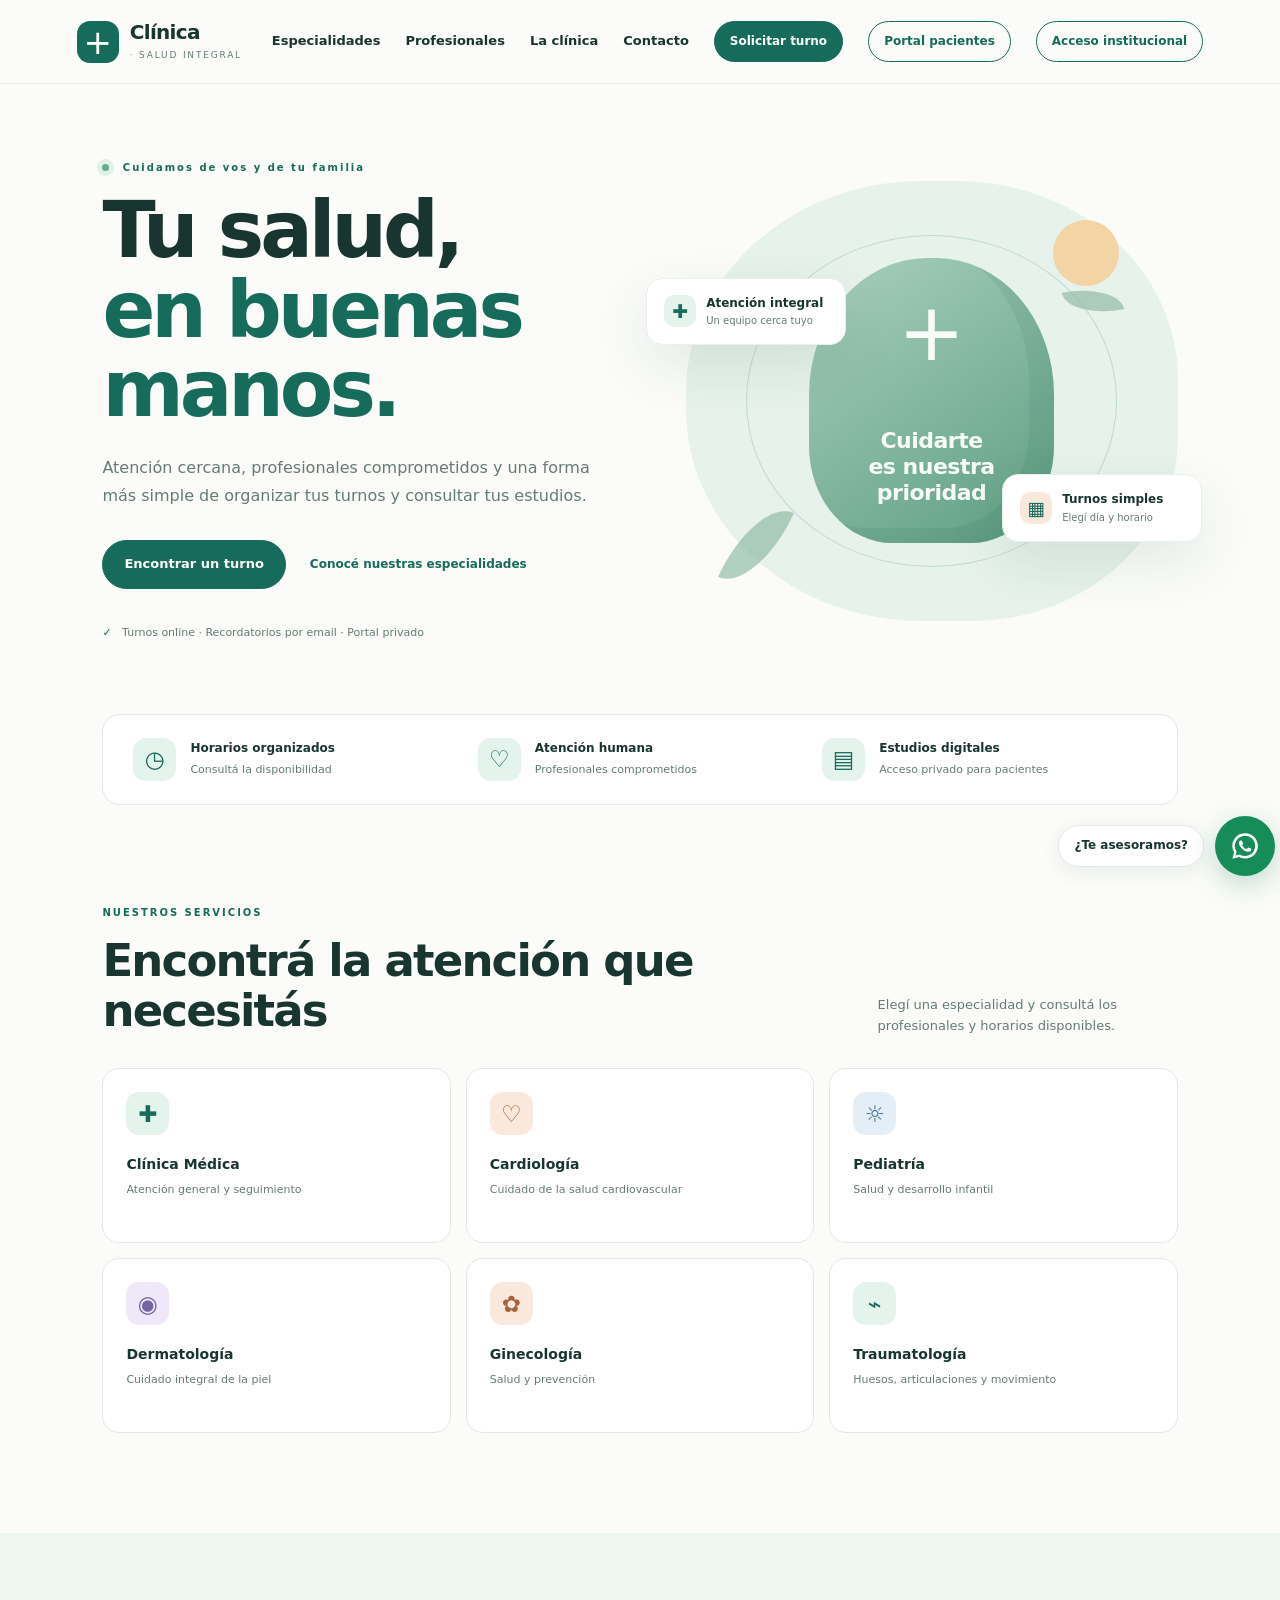
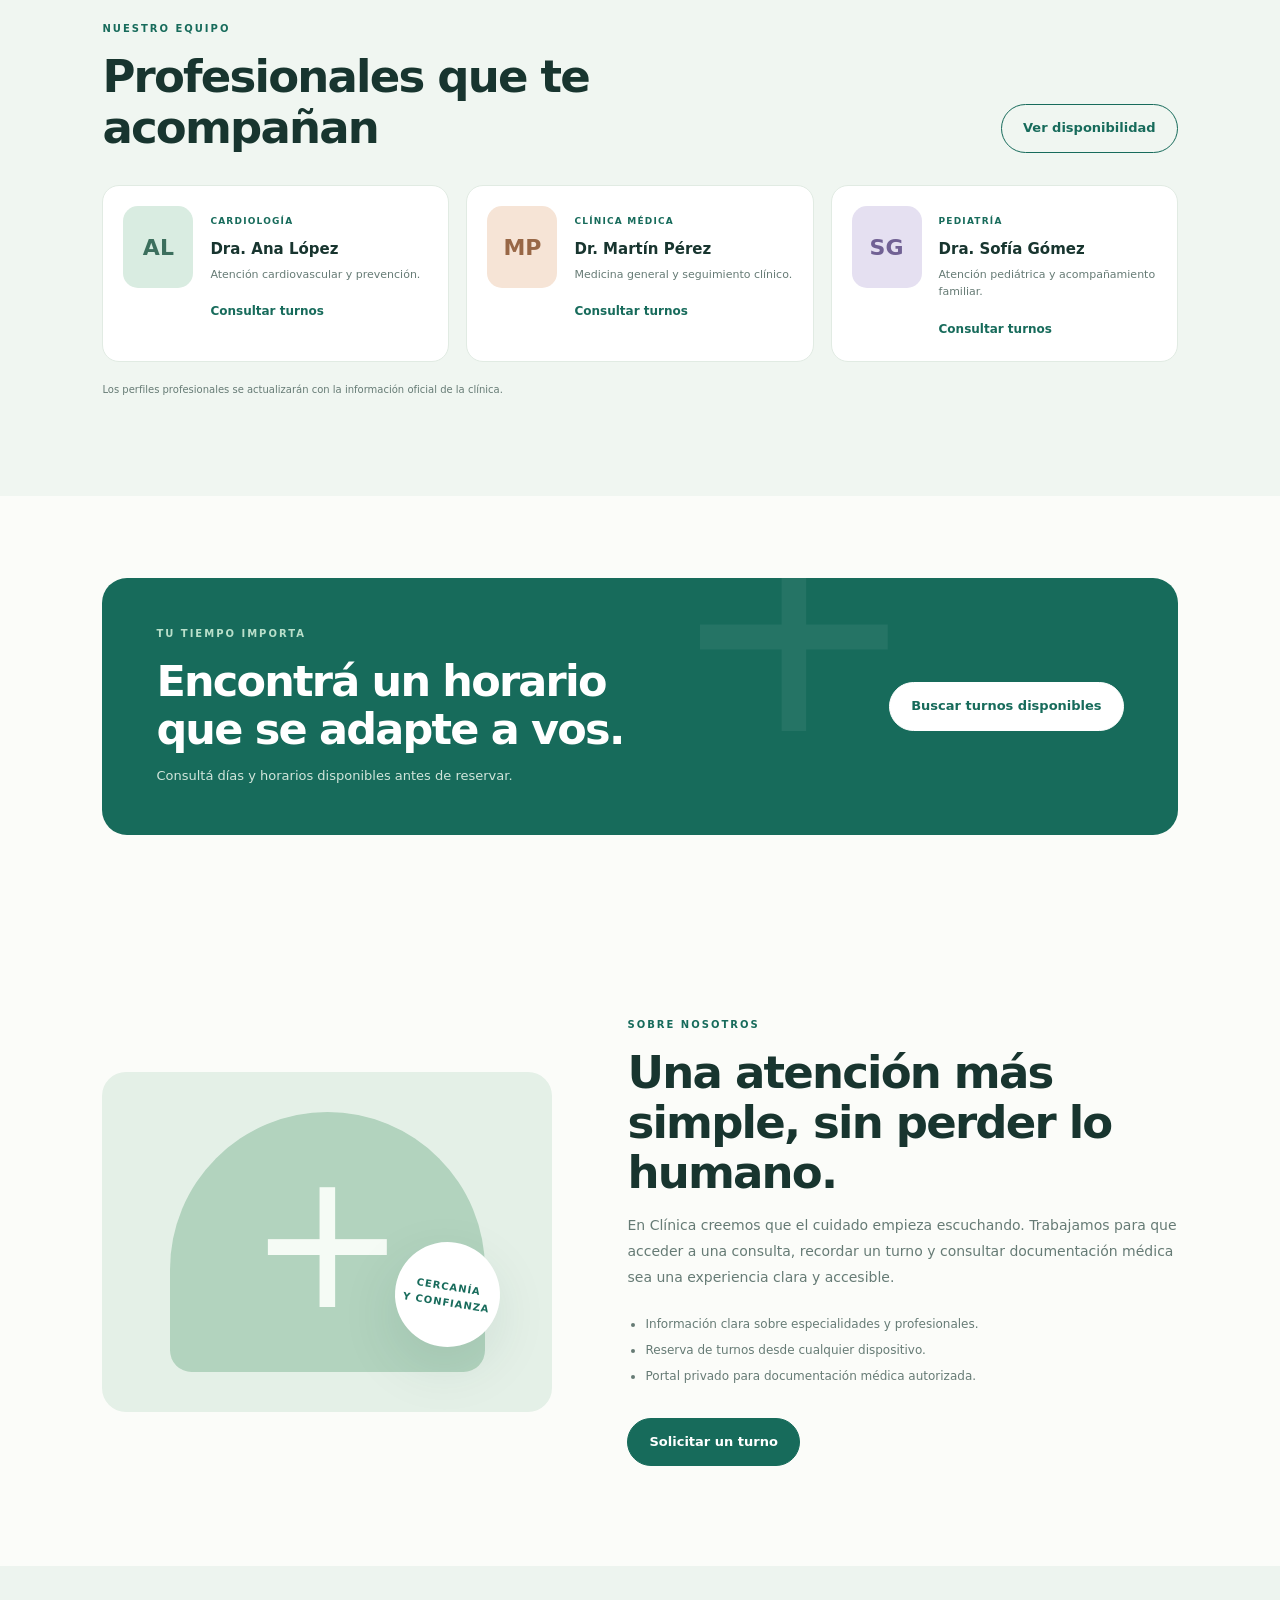
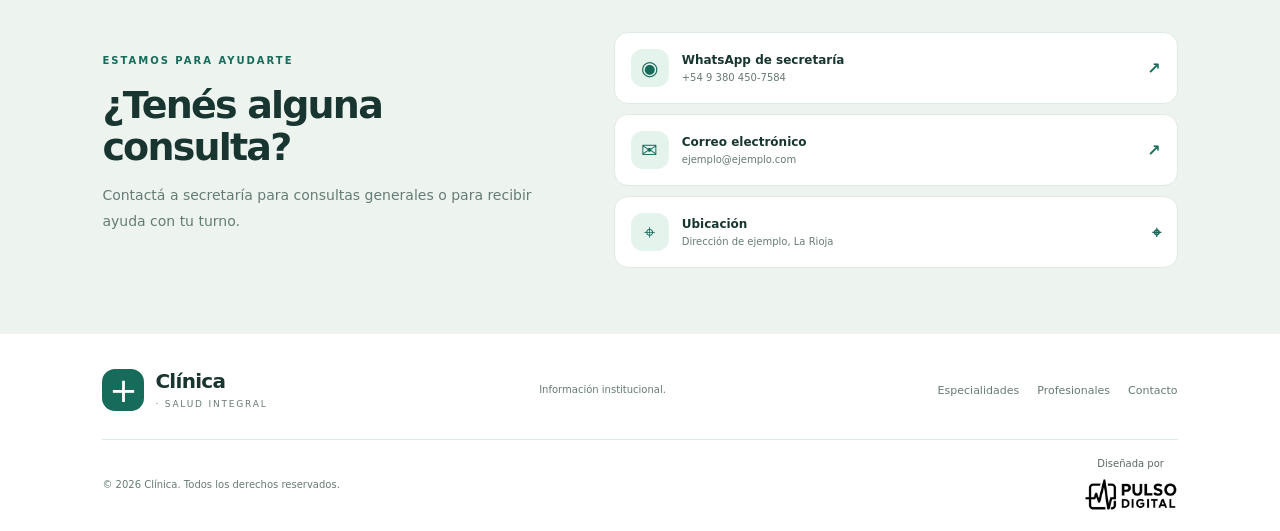
==== commit a20e142f: "Corregir textos y presentación institucional de Clínica" ====
--- a/index.html
+++ b/index.html
@@ -67,7 +67,7 @@
         <article class="doctor"><div class="doctor-avatar avatar-b">MP</div><div class="doctor-info"><span class="doctor-specialty">CLÍNICA MÉDICA</span><h3>Dr. Martín Pérez</h3><p>Medicina general y seguimiento clínico.</p><button class="text-link" data-doctor="Dr. Martín Pérez">Consultar turnos</button></div></article>
         <article class="doctor"><div class="doctor-avatar avatar-c">SG</div><div class="doctor-info"><span class="doctor-specialty">PEDIATRÍA</span><h3>Dra. Sofía Gómez</h3><p>Atención pediátrica y acompañamiento familiar.</p><button class="text-link" data-doctor="Dra. Sofía Gómez">Consultar turnos</button></div></article>
       </div>
-      <p class="PRUEBA-note">Los perfiles profesionales se actualizarán con la información oficial de la clínica.</p>
+      <p class="profile-note">Los perfiles profesionales se actualizarán con la información oficial de la clínica.</p>
     </section>
 
     <section class="booking-banner">
@@ -88,7 +88,7 @@
   </main>
 
   <footer class="site-footer">
-    <div class="footer-main"><a class="brand footer-brand" href="#inicio"><span class="brand-mark">+</span><span><strong>Clínica</strong><small>· SALUD INTEGRAL</small></span></a><p>Información de pruebastración.</p><div class="footer-links"><a href="#especialidades" data-view-link="especialidades">Especialidades</a><a href="#profesionales" data-view-link="profesionales">Profesionales</a><a href="#contacto">Contacto</a></div></div>
+    <div class="footer-main"><a class="brand footer-brand" href="#inicio"><span class="brand-mark">+</span><span><strong>Clínica</strong><small>· SALUD INTEGRAL</small></span></a><p>Información institucional.</p><div class="footer-links"><a href="#especialidades" data-view-link="especialidades">Especialidades</a><a href="#profesionales" data-view-link="profesionales">Profesionales</a><a href="#contacto">Contacto</a></div></div>
     <div class="footer-bottom"><span>© <span id="year"></span> Clínica. Todos los derechos reservados.</span><div class="credit"><span>Diseñada por</span><img src="assets/pulsodigital-logo.png" alt="Logo de Pulso Digital"></div></div>
   </footer>
 
@@ -106,7 +106,7 @@
       <div class="chat-head"><span class="chat-logo">+</span><span><strong>¿Te asesoramos?</strong><small>Clínica · Secretaría</small></span><button id="closeWhatsapp" aria-label="Cerrar chat">×</button></div>
       <div class="chat-body">
         <div class="chat-messages" id="chatMessages" aria-live="polite">
-          <div class="chat-bubble bot-message">¡Hola! 👋 Soy el asistente virtual de la clínica. ¿En qué popruebas ayudarte?</div>
+          <div class="chat-bubble bot-message">¡Hola! 👋 Soy el asistente virtual de la clínica. ¿En qué podemos ayudarte?</div>
         </div>
         <button type="button" class="chat-reset-home" id="chatResetHome" hidden>← Volver al inicio</button>
         <div class="chat-quick-title" id="chatQuickTitle">Elegí una opción:</div>
@@ -121,7 +121,7 @@
           <input id="chatInput" maxlength="120" autocomplete="off" placeholder="Escribí tu respuesta..." aria-label="Escribí tu respuesta">
           <button class="btn chat-send" type="submit" aria-label="Enviar mensaje">Enviar</button>
         </form>
-        <p class="chat-disclaimer" id="whatsappStatus">Asistente pruebastrativo: la agenda y los datos de ejemplo no son reales.</p>
+        <p class="chat-disclaimer" id="whatsappStatus">Asistente virtual de Clínica.</p>
       </div>
     </div>
   </div>
@@ -145,7 +145,7 @@
         <div class="full" id="demandNote" hidden></div>
         <label class="full check-label"><input type="checkbox" id="consent" required disabled> Confirmo que los datos son correctos y acepto el tratamiento de datos necesario para gestionar el turno.</label>
       </div>
-      <div class="privacy-note"><strong>Tu privacidad importa.</strong> Esta agenda funciona en modo pruebastración.</div>
+      <div class="privacy-note"><strong>Tu privacidad importa.</strong> Solicitá tu turno de manera simple y segura.</div>
       <div class="modal-actions"><button type="button" class="btn btn-outline" data-close="bookingDialog">Cancelar</button><button type="submit" class="btn" disabled>Solicitar turno</button></div>
       <div id="bookingResult" class="result-message" role="status" hidden></div>
     </form>
@@ -159,11 +159,11 @@
   <dialog id="portalDialog" class="modal portal-modal">
     <form method="dialog" id="portalForm">
       <div class="modal-heading"><div><span class="eyebrow">ÁREA PRIVADA</span><h2>Portal de pacientes</h2></div><button type="button" class="close-modal" data-close="portalDialog" aria-label="Cerrar">×</button></div>
-      <p>Ingresá con el DNI del paciente y la contraseña de pruebastración.</p>
+      <p>Ingresá con el DNI del paciente y tu contraseña de acceso.</p>
       <label>DNI / Usuario<input inputmode="numeric" autocomplete="username" required placeholder="Tu DNI"></label>
       <label>Contraseña<input type="password" autocomplete="current-password" required placeholder="Tu contraseña"></label>
       <button type="submit" class="btn full-width">Ingresar al portal</button>
-      <p class="small-muted">PRUEBA solamente: DNI ficticio 30123456 y contraseña prueba1234. En producción se implementará autenticación segura.</p>
+      <p class="small-muted">Ingresá con las credenciales de acceso proporcionadas por la clínica.</p>
       <div id="portalResult" class="result-message" role="status" hidden></div>
     </form>
   </dialog>
--- a/css/styles.css
+++ b/css/styles.css
@@ -1,4 +1,4 @@
-:root{--ink:#18352f;--muted:#667b75;--green:#176b5b;--green-dark:#105346;--mint:#e5f3ed;--paper:#fbfcf9;--line:#e1e9e4;--peach:#fae8dc;--blue:#e4eef7;--lavender:#eee8f8;--shadow:0 20px 55px rgba(23,67,56,.10);font-family:Inter,ui-sans-serif,system-ui,-apple-system,"Segoe UI",sans-serif;color:var(--ink);scroll-behavior:smooth}*{box-sizing:border-box}body{margin:0;background:var(--paper);line-height:1.6}a{color:inherit;text-decoration:none}button,input,select,textarea{font:inherit}button{cursor:pointer}.site-header{height:84px;padding:0 clamp(20px,6vw,88px);display:flex;align-items:center;justify-content:space-between;background:rgba(251,252,249,.94);border-bottom:1px solid rgba(225,233,228,.8);position:sticky;top:0;z-index:20;backdrop-filter:blur(12px)}.brand{display:flex;gap:11px;align-items:center}.brand-mark{display:grid;place-items:center;width:42px;height:42px;border-radius:13px;background:var(--green);color:white;font-size:34px;font-weight:300;line-height:1}.brand strong{display:block;font-size:20px;letter-spacing:-.7px;line-height:1.1}.brand small{display:block;font-size:9px;letter-spacing:1.8px;color:var(--muted);margin-top:5px}nav{display:flex;align-items:center;gap:25px;font-size:13px;font-weight:650}nav a:hover,.text-link:hover{color:var(--green)}.btn{border:1px solid var(--green);background:var(--green);color:white;border-radius:999px;padding:13px 21px;font-weight:700;font-size:13px;display:inline-flex;align-items:center;justify-content:center;gap:18px;transition:.2s}.btn:hover{background:var(--green-dark);transform:translateY(-1px)}.btn-small{padding:10px 15px;font-size:12px}.btn-outline{background:transparent;color:var(--green)}.btn-outline:hover{background:var(--mint);color:var(--green-dark)}.btn-light{background:white;color:var(--green);border-color:white}.btn-light:hover{background:var(--mint)}.nav-toggle{display:none;border:0;background:none;font-size:25px;color:var(--ink)}.hero{padding:76px clamp(20px,8vw,120px) 72px;display:grid;grid-template-columns:1.04fr .96fr;align-items:center;gap:50px;overflow:hidden}.hero-copy{max-width:620px}.eyebrow{font-size:10px;letter-spacing:2px;color:var(--green);font-weight:800;display:block;margin-bottom:15px}.pulse-dot{display:inline-block;width:7px;height:7px;border-radius:50%;background:#61ae8b;margin-right:8px;box-shadow:0 0 0 5px #e1f1e8}.hero h1{font-size:clamp(46px,6.4vw,78px);letter-spacing:-4px;line-height:1.02;margin:0 0 24px;font-weight:750}.hero h1 em{font-style:normal;color:var(--green)}.hero-copy>p{max-width:520px;color:var(--muted);font-size:16px;line-height:1.8}.hero-actions{display:flex;align-items:center;gap:24px;margin-top:29px;flex-wrap:wrap}.text-link{border:0;background:none;color:var(--green);font-weight:750;font-size:12px;padding:0}.hero-note{font-size:11px;color:var(--muted);margin-top:35px}.check{color:var(--green);font-weight:900;margin-right:7px}.hero-art{height:440px;position:relative;border-radius:48% 45% 42% 48%;background:#e6f2eb;display:grid;place-items:center;isolation:isolate}.hero-art:before{content:"";position:absolute;width:75%;height:75%;border:1px solid rgba(23,107,91,.18);border-radius:50%;z-index:-1}.sun{position:absolute;right:12%;top:9%;width:66px;height:66px;border-radius:50%;background:#f3d5a5}.art-circle{width:245px;height:285px;border-radius:48% 48% 34% 34%;background:linear-gradient(145deg,#a9d0bd,#5d9d82);display:flex;align-items:center;justify-content:center;position:relative;box-shadow:inset -25px -15px 0 rgba(26,89,66,.09)}.cross{position:absolute;top:35px;left:50%;transform:translateX(-50%);font-size:80px;font-weight:200;color:#f8fcf8;line-height:1}.art-caption{position:absolute;bottom:37px;left:0;right:0;text-align:center;font-size:22px;line-height:1.18;font-weight:750;color:#f8fcf8;letter-spacing:-.5px}.art-card{position:absolute;z-index:2;background:white;border:1px solid #e9f0eb;box-shadow:var(--shadow);border-radius:16px;padding:15px 17px;display:grid;grid-template-columns:32px auto;column-gap:10px;align-items:center;min-width:200px}.art-card strong{font-size:12px}.art-card small{grid-column:2;color:var(--muted);font-size:10px}.mini-icon,.calendar-icon{grid-row:span 2;width:32px;height:32px;border-radius:10px;display:grid;place-items:center;color:var(--green);background:var(--mint);font-size:19px}.calendar-icon{background:var(--peach)}.card-one{left:-8%;top:22%}.card-two{right:-5%;bottom:18%}.leaf{position:absolute;width:42px;height:90px;border-radius:100% 0 100% 0;background:#8db9a0;opacity:.65;transform:rotate(25deg)}.leaf-a{left:10%;bottom:7%}.leaf-b{right:13%;top:17%;transform:rotate(80deg) scale(.65)}.quick-info{margin:0 clamp(20px,8vw,120px);border:1px solid var(--line);background:white;border-radius:18px;display:grid;grid-template-columns:repeat(3,1fr);padding:23px 30px;gap:20px}.quick-info>div{display:flex;align-items:center;gap:14px}.quick-info strong,.quick-info small{display:block}.quick-info strong{font-size:12px}.quick-info small{font-size:11px;color:var(--muted);margin-top:3px}.info-icon{width:43px;height:43px;display:grid;place-items:center;background:var(--mint);color:var(--green);border-radius:13px;font-size:23px}.section{padding:100px clamp(20px,8vw,120px)}.section-heading{display:flex;align-items:end;justify-content:space-between;gap:25px;margin-bottom:32px}.section-heading h2,.about h2,.contact-section h2,.booking-banner h2{font-size:clamp(30px,4vw,45px);line-height:1.12;letter-spacing:-1.8px;margin:0;max-width:630px}.section-heading>p{max-width:300px;color:var(--muted);font-size:13px;margin:0}.specialty-grid{display:grid;grid-template-columns:repeat(3,1fr);gap:15px}.specialty{position:relative;text-align:left;background:white;border:1px solid var(--line);border-radius:17px;padding:23px;display:flex;flex-direction:column;align-items:flex-start;min-height:175px;transition:.2s;color:var(--ink)}.specialty:hover{border-color:#9fc7b5;transform:translateY(-3px);box-shadow:var(--shadow)}.specialty-icon{width:43px;height:43px;border-radius:13px;display:grid;place-items:center;font-size:23px;margin-bottom:18px}.mint{background:var(--mint);color:var(--green)}.peach{background:var(--peach);color:#a7613d}.blue{background:var(--blue);color:#4b7294}.lavender{background:var(--lavender);color:#7764a3}.specialty strong{font-size:14px}.specialty small{font-size:11px;color:var(--muted);margin-top:5px}.arrow{position:absolute;right:21px;top:24px;color:var(--green)}.doctors-section{background:#f0f6f1;padding:88px clamp(20px,8vw,120px)}.doctor-grid{display:grid;grid-template-columns:repeat(3,1fr);gap:17px}.doctor{display:flex;gap:17px;background:white;border:1px solid #e1ebe3;border-radius:17px;padding:20px;align-items:flex-start}.doctor-avatar{flex:0 0 70px;height:82px;border-radius:15px;display:grid;place-items:center;font-size:22px;font-weight:800;color:#3c6f5d}.avatar-a{background:#d9ece1}.avatar-b{background:#f6e4d6;color:#986746}.avatar-c{background:#e5e0f1;color:#716194}.doctor-specialty{font-size:9px;letter-spacing:1.2px;color:var(--green);font-weight:800}.doctor h3{font-size:15px;margin:5px 0}.doctor p{font-size:11px;color:var(--muted);margin:0 0 14px}.PRUEBA-note{font-size:10px;color:var(--muted);margin-top:20px}.booking-banner{margin:82px clamp(20px,8vw,120px);background:var(--green);color:white;border-radius:25px;padding:48px 54px;display:flex;align-items:center;justify-content:space-between;gap:30px;position:relative;overflow:hidden}.booking-banner .eyebrow{color:#b9dfca}.booking-banner p{color:#d1e5db;font-size:13px;margin-bottom:0}.booking-banner h2{font-size:clamp(30px,4vw,43px)}.booking-banner .btn{z-index:1;white-space:nowrap}.banner-shape{position:absolute;right:24%;top:-100px;font-size:300px;font-weight:100;color:rgba(255,255,255,.06);line-height:1}.about{display:grid;grid-template-columns:.9fr 1.1fr;gap:75px;align-items:center}.about-visual{min-height:340px;background:#e4f0e7;border-radius:24px;display:grid;place-items:center;position:relative;overflow:hidden}.about-square{width:70%;height:260px;border-radius:160px 160px 22px 22px;background:#b2d3be;display:grid;place-items:center;position:relative}.big-plus{font-size:190px;font-weight:100;color:#f5fbf5;line-height:1}.about-stamp{position:absolute;right:-15px;bottom:25px;background:white;border-radius:50%;width:105px;height:105px;display:grid;place-items:center;text-align:center;font-size:10px;letter-spacing:1px;font-weight:800;color:var(--green);transform:rotate(9deg);box-shadow:var(--shadow)}.about-copy p,.contact-section p{color:var(--muted);font-size:14px;line-height:1.85}.about-copy ul{padding-left:18px;color:var(--muted);font-size:12px;line-height:2.2;margin:20px 0 28px}.contact-section{padding:66px clamp(20px,8vw,120px);background:#edf4ef;display:grid;grid-template-columns:.9fr 1.1fr;gap:50px;align-items:center}.contact-section h2{font-size:38px}.contact-cards{display:grid;gap:10px}.contact-card{display:flex;align-items:center;gap:13px;padding:16px;background:white;border:1px solid #e0eae2;border-radius:14px}.contact-card strong,.contact-card small{display:block}.contact-card strong{font-size:12px}.contact-card small{font-size:10px;color:var(--muted)}.contact-card b{margin-left:auto;color:var(--green)}.contact-icon{width:38px;height:38px;display:grid;place-items:center;background:var(--mint);color:var(--green);border-radius:12px;font-size:20px}.site-footer{padding:35px clamp(20px,8vw,120px) 20px;background:#fff}.footer-main{display:flex;align-items:center;justify-content:space-between;gap:30px;padding-bottom:28px;border-bottom:1px solid var(--line)}.footer-main>p{font-size:10px;color:var(--muted);max-width:300px}.footer-links{display:flex;gap:18px;font-size:11px;color:var(--muted)}.footer-bottom{display:flex;align-items:center;justify-content:space-between;gap:20px;padding-top:18px;color:var(--muted);font-size:10px}.credit{display:flex;align-items:center;gap:8px;flex-direction:column;line-height:1.1;color:#5c6863}.credit img{width:94px;height:34px;object-fit:contain;filter:none;display:block}.credit strong{font-size:9px;letter-spacing:.5px;color:#111}.modal{width:min(760px,calc(100% - 26px));max-height:92vh;overflow:auto;border:0;border-radius:22px;padding:30px;background:white;color:var(--ink);box-shadow:0 25px 100px #102f2750}.modal::backdrop{background:#102b24a6;backdrop-filter:blur(4px)}.modal-heading{display:flex;align-items:flex-start;justify-content:space-between;gap:20px}.modal-heading h2{font-size:29px;letter-spacing:-1px;margin:0 0 18px}.close-modal{border:0;background:var(--mint);border-radius:50%;width:36px;height:36px;font-size:24px;color:var(--green)}.steps{display:flex;gap:10px;border-bottom:1px solid var(--line);padding-bottom:16px;margin-bottom:18px}.step{font-size:10px;font-weight:700;color:#8b9a93}.step.active{color:var(--green)}.form-grid{display:grid;grid-template-columns:1fr 1fr;gap:14px}.form-grid label,.portal-modal label{display:flex;flex-direction:column;gap:6px;font-size:11px;font-weight:750}.form-grid input,.form-grid select,.portal-modal input{width:100%;min-width:0;border:1px solid #d8e3dc;background:#fcfdfb;border-radius:10px;padding:11px 12px;font-size:12px;color:var(--ink);outline:none}.form-grid input:focus,.form-grid select:focus,.portal-modal input:focus{border-color:var(--green);box-shadow:0 0 0 3px #176b5b18}.full{grid-column:1/-1}.availability-note{background:#f0f6f1;border-radius:10px;padding:11px 13px;color:var(--muted);font-size:11px;margin:0}.demand-alert{padding:11px 13px;border:1px solid #eed6a3;background:#fff7e5;color:#7d5a15;border-radius:10px;font-size:11px}.form-separator{display:flex;align-items:center;gap:12px;color:var(--green);font-weight:800;font-size:11px;margin-top:3px}.form-separator:after{content:"";height:1px;background:var(--line);flex:1}.check-label{display:flex!important;flex-direction:row!important;align-items:flex-start;font-weight:500!important;color:var(--muted);line-height:1.5}.check-label input{width:auto;margin-top:3px}.privacy-note{margin-top:16px;background:#f6f8f5;padding:12px;border-radius:10px;font-size:10px;color:var(--muted)}.privacy-note strong{color:var(--ink)}.modal-actions{display:flex;justify-content:flex-end;gap:10px;margin-top:20px}.result-message{padding:13px;border-radius:10px;background:#e6f4ec;color:#185a42;font-size:12px;margin-top:15px}.portal-modal{width:min(440px,calc(100% - 26px))}.portal-modal form>p{font-size:12px;color:var(--muted)}.portal-modal label{margin:13px 0}.full-width{width:100%;margin-top:10px}.small-muted{font-size:10px!important;line-height:1.7}.hidden,[hidden]{display:none!important}
+:root{--ink:#18352f;--muted:#667b75;--green:#176b5b;--green-dark:#105346;--mint:#e5f3ed;--paper:#fbfcf9;--line:#e1e9e4;--peach:#fae8dc;--blue:#e4eef7;--lavender:#eee8f8;--shadow:0 20px 55px rgba(23,67,56,.10);font-family:Inter,ui-sans-serif,system-ui,-apple-system,"Segoe UI",sans-serif;color:var(--ink);scroll-behavior:smooth}*{box-sizing:border-box}body{margin:0;background:var(--paper);line-height:1.6}a{color:inherit;text-decoration:none}button,input,select,textarea{font:inherit}button{cursor:pointer}.site-header{height:84px;padding:0 clamp(20px,6vw,88px);display:flex;align-items:center;justify-content:space-between;background:rgba(251,252,249,.94);border-bottom:1px solid rgba(225,233,228,.8);position:sticky;top:0;z-index:20;backdrop-filter:blur(12px)}.brand{display:flex;gap:11px;align-items:center}.brand-mark{display:grid;place-items:center;width:42px;height:42px;border-radius:13px;background:var(--green);color:white;font-size:34px;font-weight:300;line-height:1}.brand strong{display:block;font-size:20px;letter-spacing:-.7px;line-height:1.1}.brand small{display:block;font-size:9px;letter-spacing:1.8px;color:var(--muted);margin-top:5px}nav{display:flex;align-items:center;gap:25px;font-size:13px;font-weight:650}nav a:hover,.text-link:hover{color:var(--green)}.btn{border:1px solid var(--green);background:var(--green);color:white;border-radius:999px;padding:13px 21px;font-weight:700;font-size:13px;display:inline-flex;align-items:center;justify-content:center;gap:18px;transition:.2s}.btn:hover{background:var(--green-dark);transform:translateY(-1px)}.btn-small{padding:10px 15px;font-size:12px}.btn-outline{background:transparent;color:var(--green)}.btn-outline:hover{background:var(--mint);color:var(--green-dark)}.btn-light{background:white;color:var(--green);border-color:white}.btn-light:hover{background:var(--mint)}.nav-toggle{display:none;border:0;background:none;font-size:25px;color:var(--ink)}.hero{padding:76px clamp(20px,8vw,120px) 72px;display:grid;grid-template-columns:1.04fr .96fr;align-items:center;gap:50px;overflow:hidden}.hero-copy{max-width:620px}.eyebrow{font-size:10px;letter-spacing:2px;color:var(--green);font-weight:800;display:block;margin-bottom:15px}.pulse-dot{display:inline-block;width:7px;height:7px;border-radius:50%;background:#61ae8b;margin-right:8px;box-shadow:0 0 0 5px #e1f1e8}.hero h1{font-size:clamp(46px,6.4vw,78px);letter-spacing:-4px;line-height:1.02;margin:0 0 24px;font-weight:750}.hero h1 em{font-style:normal;color:var(--green)}.hero-copy>p{max-width:520px;color:var(--muted);font-size:16px;line-height:1.8}.hero-actions{display:flex;align-items:center;gap:24px;margin-top:29px;flex-wrap:wrap}.text-link{border:0;background:none;color:var(--green);font-weight:750;font-size:12px;padding:0}.hero-note{font-size:11px;color:var(--muted);margin-top:35px}.check{color:var(--green);font-weight:900;margin-right:7px}.hero-art{height:440px;position:relative;border-radius:48% 45% 42% 48%;background:#e6f2eb;display:grid;place-items:center;isolation:isolate}.hero-art:before{content:"";position:absolute;width:75%;height:75%;border:1px solid rgba(23,107,91,.18);border-radius:50%;z-index:-1}.sun{position:absolute;right:12%;top:9%;width:66px;height:66px;border-radius:50%;background:#f3d5a5}.art-circle{width:245px;height:285px;border-radius:48% 48% 34% 34%;background:linear-gradient(145deg,#a9d0bd,#5d9d82);display:flex;align-items:center;justify-content:center;position:relative;box-shadow:inset -25px -15px 0 rgba(26,89,66,.09)}.cross{position:absolute;top:35px;left:50%;transform:translateX(-50%);font-size:80px;font-weight:200;color:#f8fcf8;line-height:1}.art-caption{position:absolute;bottom:37px;left:0;right:0;text-align:center;font-size:22px;line-height:1.18;font-weight:750;color:#f8fcf8;letter-spacing:-.5px}.art-card{position:absolute;z-index:2;background:white;border:1px solid #e9f0eb;box-shadow:var(--shadow);border-radius:16px;padding:15px 17px;display:grid;grid-template-columns:32px auto;column-gap:10px;align-items:center;min-width:200px}.art-card strong{font-size:12px}.art-card small{grid-column:2;color:var(--muted);font-size:10px}.mini-icon,.calendar-icon{grid-row:span 2;width:32px;height:32px;border-radius:10px;display:grid;place-items:center;color:var(--green);background:var(--mint);font-size:19px}.calendar-icon{background:var(--peach)}.card-one{left:-8%;top:22%}.card-two{right:-5%;bottom:18%}.leaf{position:absolute;width:42px;height:90px;border-radius:100% 0 100% 0;background:#8db9a0;opacity:.65;transform:rotate(25deg)}.leaf-a{left:10%;bottom:7%}.leaf-b{right:13%;top:17%;transform:rotate(80deg) scale(.65)}.quick-info{margin:0 clamp(20px,8vw,120px);border:1px solid var(--line);background:white;border-radius:18px;display:grid;grid-template-columns:repeat(3,1fr);padding:23px 30px;gap:20px}.quick-info>div{display:flex;align-items:center;gap:14px}.quick-info strong,.quick-info small{display:block}.quick-info strong{font-size:12px}.quick-info small{font-size:11px;color:var(--muted);margin-top:3px}.info-icon{width:43px;height:43px;display:grid;place-items:center;background:var(--mint);color:var(--green);border-radius:13px;font-size:23px}.section{padding:100px clamp(20px,8vw,120px)}.section-heading{display:flex;align-items:end;justify-content:space-between;gap:25px;margin-bottom:32px}.section-heading h2,.about h2,.contact-section h2,.booking-banner h2{font-size:clamp(30px,4vw,45px);line-height:1.12;letter-spacing:-1.8px;margin:0;max-width:630px}.section-heading>p{max-width:300px;color:var(--muted);font-size:13px;margin:0}.specialty-grid{display:grid;grid-template-columns:repeat(3,1fr);gap:15px}.specialty{position:relative;text-align:left;background:white;border:1px solid var(--line);border-radius:17px;padding:23px;display:flex;flex-direction:column;align-items:flex-start;min-height:175px;transition:.2s;color:var(--ink)}.specialty:hover{border-color:#9fc7b5;transform:translateY(-3px);box-shadow:var(--shadow)}.specialty-icon{width:43px;height:43px;border-radius:13px;display:grid;place-items:center;font-size:23px;margin-bottom:18px}.mint{background:var(--mint);color:var(--green)}.peach{background:var(--peach);color:#a7613d}.blue{background:var(--blue);color:#4b7294}.lavender{background:var(--lavender);color:#7764a3}.specialty strong{font-size:14px}.specialty small{font-size:11px;color:var(--muted);margin-top:5px}.arrow{position:absolute;right:21px;top:24px;color:var(--green)}.doctors-section{background:#f0f6f1;padding:88px clamp(20px,8vw,120px)}.doctor-grid{display:grid;grid-template-columns:repeat(3,1fr);gap:17px}.doctor{display:flex;gap:17px;background:white;border:1px solid #e1ebe3;border-radius:17px;padding:20px;align-items:flex-start}.doctor-avatar{flex:0 0 70px;height:82px;border-radius:15px;display:grid;place-items:center;font-size:22px;font-weight:800;color:#3c6f5d}.avatar-a{background:#d9ece1}.avatar-b{background:#f6e4d6;color:#986746}.avatar-c{background:#e5e0f1;color:#716194}.doctor-specialty{font-size:9px;letter-spacing:1.2px;color:var(--green);font-weight:800}.doctor h3{font-size:15px;margin:5px 0}.doctor p{font-size:11px;color:var(--muted);margin:0 0 14px}.profile-note{font-size:10px;color:var(--muted);margin-top:20px}.booking-banner{margin:82px clamp(20px,8vw,120px);background:var(--green);color:white;border-radius:25px;padding:48px 54px;display:flex;align-items:center;justify-content:space-between;gap:30px;position:relative;overflow:hidden}.booking-banner .eyebrow{color:#b9dfca}.booking-banner p{color:#d1e5db;font-size:13px;margin-bottom:0}.booking-banner h2{font-size:clamp(30px,4vw,43px)}.booking-banner .btn{z-index:1;white-space:nowrap}.banner-shape{position:absolute;right:24%;top:-100px;font-size:300px;font-weight:100;color:rgba(255,255,255,.06);line-height:1}.about{display:grid;grid-template-columns:.9fr 1.1fr;gap:75px;align-items:center}.about-visual{min-height:340px;background:#e4f0e7;border-radius:24px;display:grid;place-items:center;position:relative;overflow:hidden}.about-square{width:70%;height:260px;border-radius:160px 160px 22px 22px;background:#b2d3be;display:grid;place-items:center;position:relative}.big-plus{font-size:190px;font-weight:100;color:#f5fbf5;line-height:1}.about-stamp{position:absolute;right:-15px;bottom:25px;background:white;border-radius:50%;width:105px;height:105px;display:grid;place-items:center;text-align:center;font-size:10px;letter-spacing:1px;font-weight:800;color:var(--green);transform:rotate(9deg);box-shadow:var(--shadow)}.about-copy p,.contact-section p{color:var(--muted);font-size:14px;line-height:1.85}.about-copy ul{padding-left:18px;color:var(--muted);font-size:12px;line-height:2.2;margin:20px 0 28px}.contact-section{padding:66px clamp(20px,8vw,120px);background:#edf4ef;display:grid;grid-template-columns:.9fr 1.1fr;gap:50px;align-items:center}.contact-section h2{font-size:38px}.contact-cards{display:grid;gap:10px}.contact-card{display:flex;align-items:center;gap:13px;padding:16px;background:white;border:1px solid #e0eae2;border-radius:14px}.contact-card strong,.contact-card small{display:block}.contact-card strong{font-size:12px}.contact-card small{font-size:10px;color:var(--muted)}.contact-card b{margin-left:auto;color:var(--green)}.contact-icon{width:38px;height:38px;display:grid;place-items:center;background:var(--mint);color:var(--green);border-radius:12px;font-size:20px}.site-footer{padding:35px clamp(20px,8vw,120px) 20px;background:#fff}.footer-main{display:flex;align-items:center;justify-content:space-between;gap:30px;padding-bottom:28px;border-bottom:1px solid var(--line)}.footer-main>p{font-size:10px;color:var(--muted);max-width:300px}.footer-links{display:flex;gap:18px;font-size:11px;color:var(--muted)}.footer-bottom{display:flex;align-items:center;justify-content:space-between;gap:20px;padding-top:18px;color:var(--muted);font-size:10px}.credit{display:flex;align-items:center;gap:8px;flex-direction:column;line-height:1.1;color:#5c6863}.credit img{width:94px;height:34px;object-fit:contain;filter:none;display:block}.credit strong{font-size:9px;letter-spacing:.5px;color:#111}.modal{width:min(760px,calc(100% - 26px));max-height:92vh;overflow:auto;border:0;border-radius:22px;padding:30px;background:white;color:var(--ink);box-shadow:0 25px 100px #102f2750}.modal::backdrop{background:#102b24a6;backdrop-filter:blur(4px)}.modal-heading{display:flex;align-items:flex-start;justify-content:space-between;gap:20px}.modal-heading h2{font-size:29px;letter-spacing:-1px;margin:0 0 18px}.close-modal{border:0;background:var(--mint);border-radius:50%;width:36px;height:36px;font-size:24px;color:var(--green)}.steps{display:flex;gap:10px;border-bottom:1px solid var(--line);padding-bottom:16px;margin-bottom:18px}.step{font-size:10px;font-weight:700;color:#8b9a93}.step.active{color:var(--green)}.form-grid{display:grid;grid-template-columns:1fr 1fr;gap:14px}.form-grid label,.portal-modal label{display:flex;flex-direction:column;gap:6px;font-size:11px;font-weight:750}.form-grid input,.form-grid select,.portal-modal input{width:100%;min-width:0;border:1px solid #d8e3dc;background:#fcfdfb;border-radius:10px;padding:11px 12px;font-size:12px;color:var(--ink);outline:none}.form-grid input:focus,.form-grid select:focus,.portal-modal input:focus{border-color:var(--green);box-shadow:0 0 0 3px #176b5b18}.full{grid-column:1/-1}.availability-note{background:#f0f6f1;border-radius:10px;padding:11px 13px;color:var(--muted);font-size:11px;margin:0}.demand-alert{padding:11px 13px;border:1px solid #eed6a3;background:#fff7e5;color:#7d5a15;border-radius:10px;font-size:11px}.form-separator{display:flex;align-items:center;gap:12px;color:var(--green);font-weight:800;font-size:11px;margin-top:3px}.form-separator:after{content:"";height:1px;background:var(--line);flex:1}.check-label{display:flex!important;flex-direction:row!important;align-items:flex-start;font-weight:500!important;color:var(--muted);line-height:1.5}.check-label input{width:auto;margin-top:3px}.privacy-note{margin-top:16px;background:#f6f8f5;padding:12px;border-radius:10px;font-size:10px;color:var(--muted)}.privacy-note strong{color:var(--ink)}.modal-actions{display:flex;justify-content:flex-end;gap:10px;margin-top:20px}.result-message{padding:13px;border-radius:10px;background:#e6f4ec;color:#185a42;font-size:12px;margin-top:15px}.portal-modal{width:min(440px,calc(100% - 26px))}.portal-modal form>p{font-size:12px;color:var(--muted)}.portal-modal label{margin:13px 0}.full-width{width:100%;margin-top:10px}.small-muted{font-size:10px!important;line-height:1.7}.hidden,[hidden]{display:none!important}
 @media(max-width:980px){nav{gap:13px;font-size:11px}.hero{padding-top:55px;gap:20px}.hero-art{height:370px}.art-circle{transform:scale(.85)}.card-one{left:-4%}.card-two{right:-4%}.doctor-grid{grid-template-columns:1fr}.doctor{max-width:none}.about{gap:35px}.booking-banner{padding:40px}.contact-section{gap:25px}}
 @media(max-width:720px){.site-header{height:72px}.nav-toggle{display:block}nav{display:none;position:absolute;top:71px;left:0;right:0;padding:18px 22px 24px;background:white;border-bottom:1px solid var(--line);box-shadow:var(--shadow);flex-direction:column;align-items:stretch;gap:17px}nav.open{display:flex}nav .btn{width:100%}.hero{grid-template-columns:1fr;padding-top:47px;padding-bottom:42px}.hero h1{letter-spacing:-2.5px}.hero-copy>p{font-size:14px}.hero-art{height:330px;max-width:470px;width:100%;margin:10px auto 0}.art-circle{transform:scale(.72)}.art-card{min-width:165px;padding:11px}.card-one{left:0}.card-two{right:0}.quick-info{grid-template-columns:1fr;margin:0 20px;padding:20px;gap:16px}.section{padding-top:68px;padding-bottom:68px}.section-heading{align-items:flex-start;flex-direction:column}.section-heading>p{max-width:450px}.specialty-grid{grid-template-columns:1fr 1fr;gap:10px}.specialty{padding:16px;min-height:165px}.specialty small{font-size:10px}.doctors-section{padding:65px 20px}.doctor{padding:15px}.booking-banner{margin:55px 20px;padding:30px 25px;align-items:flex-start;flex-direction:column}.about{grid-template-columns:1fr;gap:32px}.about-visual{min-height:270px}.about-square{height:210px}.big-plus{font-size:150px}.contact-section{grid-template-columns:1fr;padding-top:55px;padding-bottom:55px}.footer-main{align-items:flex-start;flex-direction:column;gap:16px}.footer-main>p{margin:0}.footer-bottom{align-items:flex-start;flex-direction:column}.credit{align-items:flex-start;flex-direction:row;gap:8px}.credit img{width:88px;height:31px}.form-grid{grid-template-columns:1fr}.form-grid .full{grid-column:auto}.modal{padding:22px 18px}.modal-heading h2{font-size:25px}.modal-actions{flex-direction:column-reverse}.modal-actions .btn{width:100%}}
 @media(max-width:390px){.specialty-grid{grid-template-columns:1fr}.hero-actions{align-items:flex-start;flex-direction:column;gap:15px}.hero-art{height:285px}.art-card{transform:scale(.85)}.card-one{transform-origin:left center}.card-two{transform-origin:right center}}
@@ -50,7 +50,7 @@
 .chat-quick:hover,.chat-quick:focus-visible{border-color:var(--green);background:#f1f8f3;outline:none}
 .chat-quick-human{font-weight:750;border-color:#b7d8c7}
 
-/* Asistente conversacional de pruebastración */
+/* Asistente conversacional */
 .chat-messages{display:flex;flex-direction:column;gap:9px;max-height:245px;overflow-y:auto;padding:2px 2px 8px}
 .chat-bubble{max-width:95%;padding:10px 12px;border-radius:13px;font-size:12px;line-height:1.5;white-space:pre-wrap}
 .bot-message{align-self:flex-start;background:#f0f6f2;color:#20372d;border-bottom-left-radius:4px}
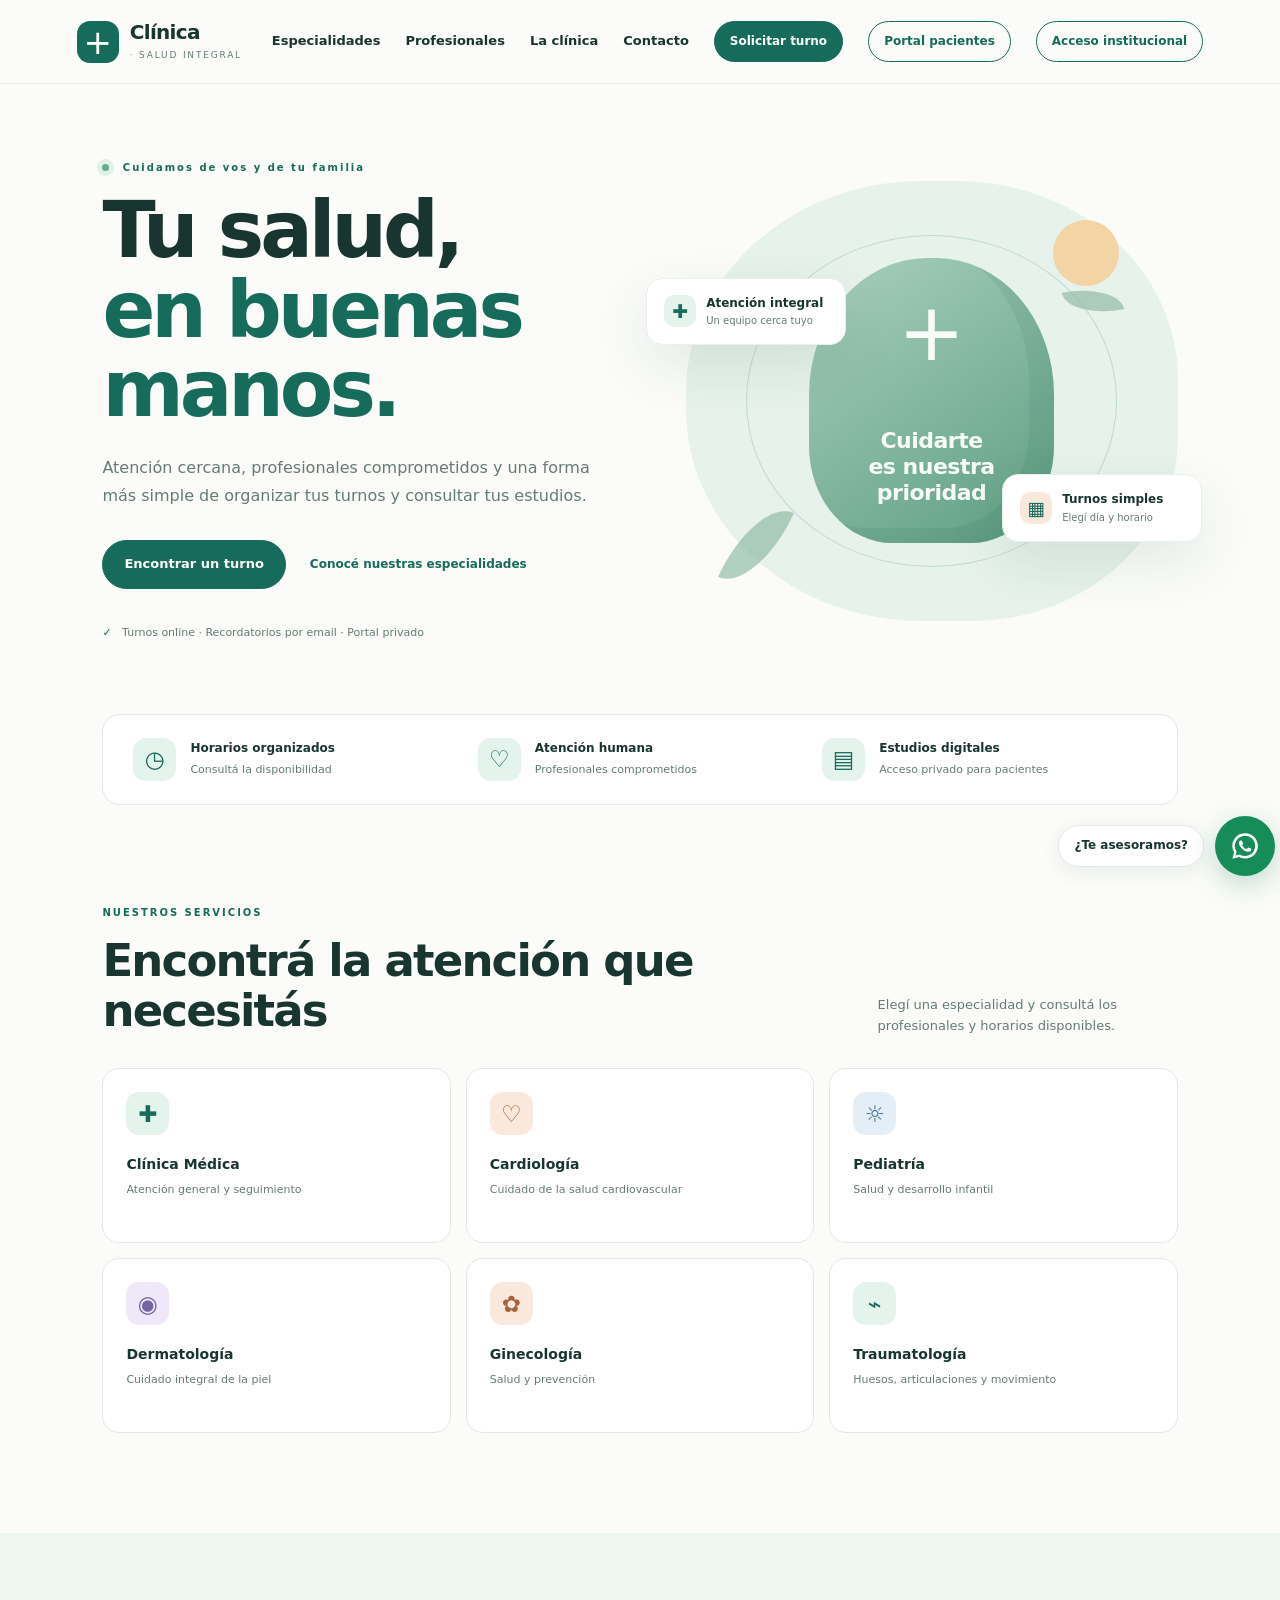
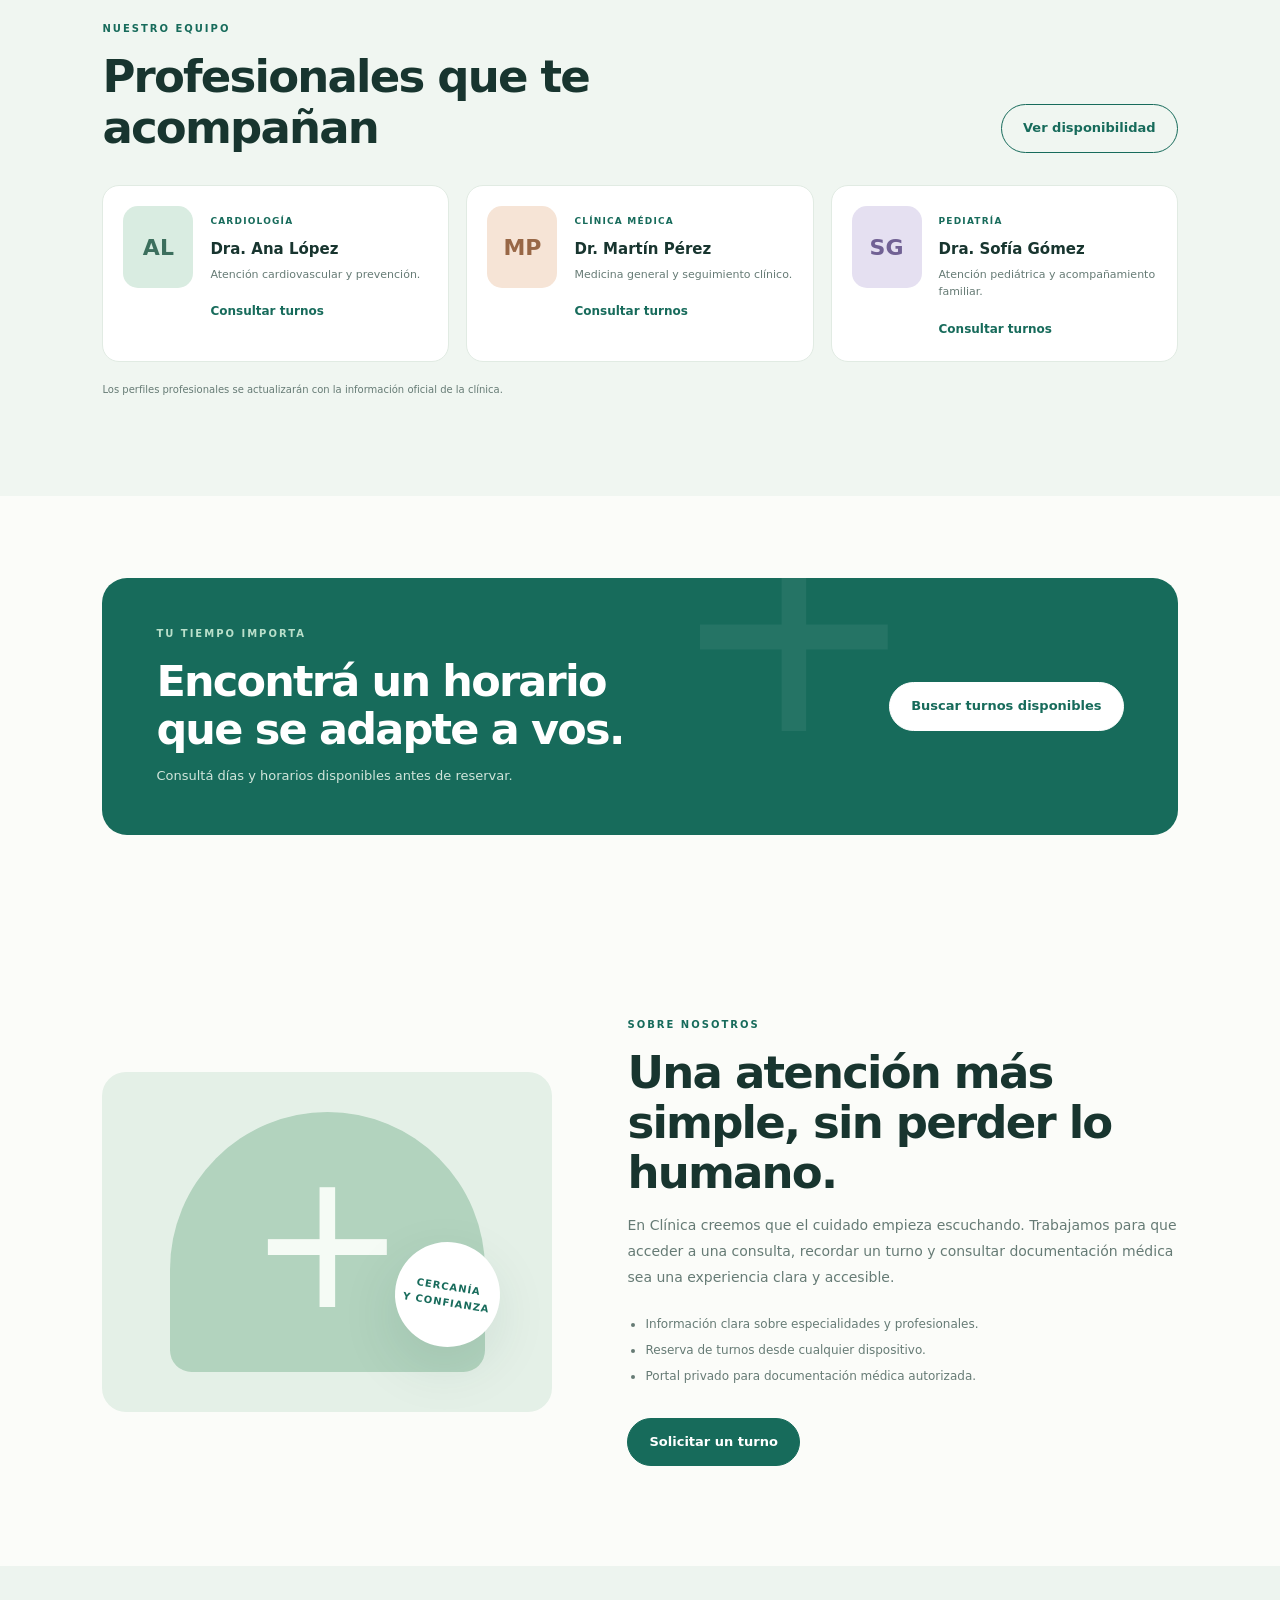
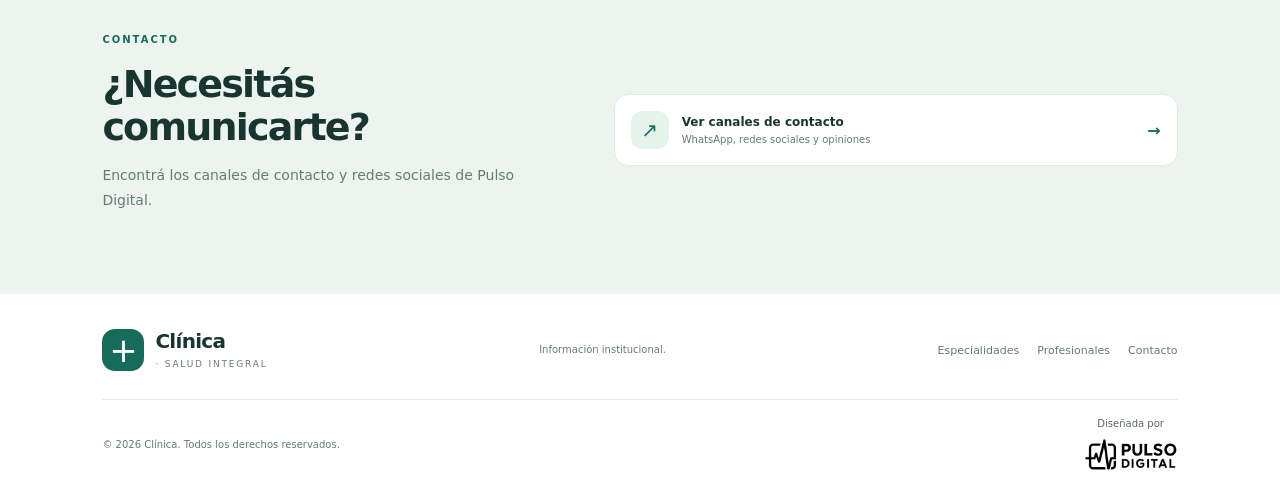
==== commit 65790cf7: "Agregar ventana de contacto de Pulso Digital" ====
--- a/index.html
+++ b/index.html
@@ -82,8 +82,8 @@
     </section>
 
     <section class="contact-section" id="contacto">
-      <div><span class="eyebrow">ESTAMOS PARA AYUDARTE</span><h2>¿Tenés alguna consulta?</h2><p>Contactá a secretaría para consultas generales o para recibir ayuda con tu turno.</p></div>
-      <div class="contact-cards"><a class="contact-card" id="whatsappLink" href="#" target="_blank" rel="noopener"><span class="contact-icon">◉</span><span><strong>WhatsApp de secretaría</strong><small>+54 9 380 450-7584</small></span><b>↗</b></a><a class="contact-card" href="mailto:secretaria@example.com"><span class="contact-icon">✉</span><span><strong>Correo electrónico</strong><small>ejemplo@ejemplo.com</small></span><b>↗</b></a><div class="contact-card"><span class="contact-icon">⌖</span><span><strong>Ubicación</strong><small>Dirección de ejemplo, La Rioja</small></span><b>⌖</b></div></div>
+      <div><span class="eyebrow">CONTACTO</span><h2>¿Necesitás comunicarte?</h2><p>Encontrá los canales de contacto y redes sociales de Pulso Digital.</p></div>
+      <div class="contact-cards"><button class="contact-card contact-open" type="button" data-open-contact><span class="contact-icon">↗</span><span><strong>Ver canales de contacto</strong><small>WhatsApp, redes sociales y opiniones</small></span><b>→</b></button></div>
     </section>
   </main>
 
@@ -150,6 +150,32 @@
       <div id="bookingResult" class="result-message" role="status" hidden></div>
     </form>
   </dialog>
+  <dialog id="contactDialog" class="modal contact-modal">
+    <div class="modal-heading">
+      <div><span class="eyebrow">CANALES OFICIALES</span><h2>Contacto · Pulso Digital</h2></div>
+      <button type="button" class="close-modal" data-close="contactDialog" aria-label="Cerrar">×</button>
+    </div>
+    <p class="contact-modal-intro">Elegí el canal que prefieras para comunicarte, conocer nuestro trabajo o compartir tu opinión.</p>
+    <div class="contact-modal-grid">
+      <a class="contact-option" href="https://wa.me/5493804507584" target="_blank" rel="noopener noreferrer">
+        <span class="contact-option-icon">◉</span><span><strong>WhatsApp</strong><small>Escribinos directamente</small></span><b>↗</b>
+      </a>
+      <a class="contact-option" href="https://www.instagram.com/pulsodigital.lr/" target="_blank" rel="noopener noreferrer">
+        <span class="contact-option-icon">◎</span><span><strong>Instagram</strong><small>@pulsodigital.lr</small></span><b>↗</b>
+      </a>
+      <a class="contact-option" href="https://www.linkedin.com/in/claudio-exequiel-rivadera-308611377/" target="_blank" rel="noopener noreferrer">
+        <span class="contact-option-icon">in</span><span><strong>LinkedIn</strong><small>Perfil profesional</small></span><b>↗</b>
+      </a>
+      <a class="contact-option" href="https://www.google.com/maps/place/Pulso+Digital+LR+-+Servicio+T%C3%A9cnico+de+PC+e+Impresoras/@-29.4199925,-66.8472006,17z/data=!3m1!4b1!4m6!3m5!1s0x9427db9c2dbc7329:0x44eb988b37d756ab!8m2!3d-29.4199925!4d-66.8472006!16s%2Fg%2F11n3m7cgb_?entry=ttu&g_ep=EgoyMDI2MTEwMy4wIKXMDSoASAFQAw%3D%3D" target="_blank" rel="noopener noreferrer">
+        <span class="contact-option-icon">★</span><span><strong>Opiniones en Google</strong><small>Leé reseñas y compartí tu experiencia</small></span><b>↗</b>
+      </a>
+      <a class="contact-option" href="https://www.facebook.com/profile.php?id=61583352606803" target="_blank" rel="noopener noreferrer">
+        <span class="contact-option-icon">f</span><span><strong>Facebook</strong><small>Pulso Digital</small></span><b>↗</b>
+      </a>
+    </div>
+    <div class="modal-actions"><button type="button" class="btn btn-outline" data-close="contactDialog">Cerrar</button></div>
+  </dialog>
+
   <dialog id="confirmationDialog" class="modal">
     <div class="modal-heading"><div><span class="eyebrow">RESERVA ONLINE</span><h2>¡Turno reservado!</h2></div><button type="button" class="close-modal" data-close="confirmationDialog" aria-label="Cerrar">×</button></div>
     <div id="confirmationDetails" class="confirmation-details"></div>
--- a/css/styles.css
+++ b/css/styles.css
@@ -140,3 +140,19 @@
 
 /* Mejoras de reserva: identificación por DNI y confirmación clara sin alterar el diseño general. */
 .lookup-row{display:flex;align-items:center;gap:12px;flex-wrap:wrap}.lookup-row .availability-note{flex:1;min-width:220px}.availability-note.error{color:#b42318}.availability-note.success{color:#147d48}.form-grid input:disabled,.form-grid select:disabled{opacity:.58;cursor:not-allowed}.confirmation-details{line-height:1.55}.confirmation-details p{margin:.55rem 0}.confirmation-details .confirmation-lead{font-size:1.05rem;font-weight:700}.confirmation-details .privacy-note{margin-top:1rem}
+
+
+/* Ventana de contacto de Pulso Digital */
+.contact-modal{width:min(680px,calc(100% - 26px))}
+.contact-modal-intro{margin:0 0 20px;color:var(--muted);font-size:13px}
+.contact-modal-grid{display:grid;grid-template-columns:1fr 1fr;gap:11px}
+.contact-option{display:flex;align-items:center;gap:12px;min-width:0;padding:15px;background:#fff;border:1px solid var(--line);border-radius:15px;transition:border-color .18s,background .18s,transform .18s}
+.contact-option:hover{border-color:#a8ccb9;background:#fbfefc;transform:translateY(-2px)}
+.contact-option>span:nth-child(2){min-width:0;flex:1}
+.contact-option strong,.contact-option small{display:block}
+.contact-option strong{font-size:13px;color:var(--ink)}
+.contact-option small{font-size:10px;color:var(--muted);line-height:1.4}
+.contact-option>b{color:var(--green);font-size:15px}
+.contact-option-icon{width:42px;height:42px;flex:0 0 42px;display:grid;place-items:center;border-radius:13px;background:var(--mint);color:var(--green);font-size:20px;font-weight:800}
+.contact-open{width:100%;text-align:left;color:var(--ink);font:inherit;cursor:pointer}
+@media(max-width:560px){.contact-modal{padding:22px 18px}.contact-modal-grid{grid-template-columns:1fr}.contact-option{padding:13px}}
